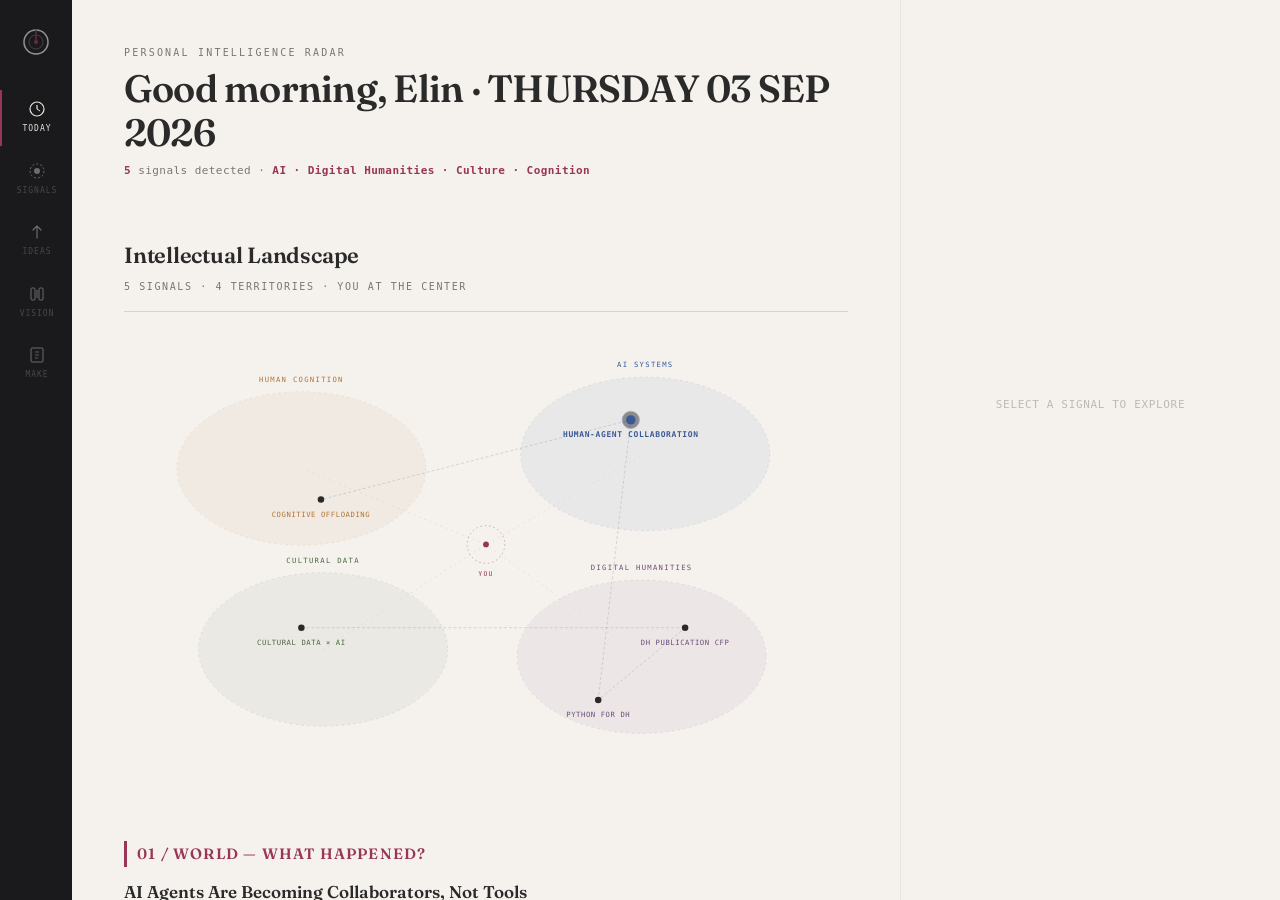
==== index.html @ cba7d3df "Initial commit: Personal Intelligence Radar v5 — six editorial windows, three-column layout with lef" ====
<!DOCTYPE html>
<html lang="en">
<head>
<meta charset="UTF-8">
<meta name="viewport" content="width=device-width, initial-scale=1.0">
<title>My Radar · Personal Intelligence System</title>
<link rel="icon" type="image/svg+xml" href="data:image/svg+xml,%3Csvg xmlns='http://www.w3.org/2000/svg' viewBox='0 0 64 64'%3E%3Ccircle cx='32' cy='32' r='28' fill='none' stroke='%23993556' stroke-width='3'/%3E%3Ccircle cx='32' cy='32' r='18' fill='none' stroke='%23993556' stroke-width='1.5' opacity='.45'/%3E%3Ccircle cx='32' cy='32' r='9' fill='none' stroke='%23993556' stroke-width='1' opacity='.3'/%3E%3Ccircle cx='32' cy='32' r='3' fill='%23993556'/%3E%3Cline x1='32' y1='32' x2='32' y2='6' stroke='%23993556' stroke-width='2.5' stroke-linecap='round'/%3E%3Ccircle cx='24' cy='16' r='2.5' fill='%233B5998'/%3E%3Ccircle cx='42' cy='22' r='2' fill='%23B07333'/%3E%3Ccircle cx='20' cy='40' r='2' fill='%234A6741'/%3E%3Ccircle cx='44' cy='44' r='2' fill='%236B4C7A'/%3E%3C/svg%3E">
<link rel="preconnect" href="https://fonts.googleapis.com">
<link rel="preconnect" href="https://fonts.gstatic.com" crossorigin>
<link href="https://fonts.googleapis.com/css2?family=Fraunces:opsz,wght@9..144,400;9..144,500;9..144,600;9..144,700&family=Inter:wght@300;400;500;600;700&display=swap" rel="stylesheet">
<style>
  :root {
    --bg: #F5F2ED;
    --bg-alt: #EDE9E1;
    --bg-dark: #1A1A1C;
    --text: #2A2A2A;
    --text-muted: #57534D;
    --text-light: #7C766D;
    --text-on-dark: #E8E4DD;
    --text-on-dark-muted: #8A8580;
    --accent: #993556;
    --accent-soft: rgba(153,53,86,0.08);
    --border: #D9D4CB;
    --border-light: #E8E3DA;
    --white: #FFFFFF;
    --serif: 'Fraunces', Georgia, serif;
    --sans: 'Inter', -apple-system, 'SF Pro Text', sans-serif;
    --mono: 'SF Mono', 'JetBrains Mono', monospace;
    --rail-w: 72px;
    --panel-w: 380px;
    /* Six editorial section colors */
    --world: #993556;
    --think: #3B5998;
    --look: #4A6741;
    --discover: #6B4C7A;
    --explore: #B07333;
    --make: #1A1A1C;
  }

  * { margin:0; padding:0; box-sizing:border-box; }
  html { scroll-behavior:smooth; }
  body {
    font-family:var(--sans); background:var(--bg); color:var(--text);
    line-height:1.7; font-size:15px; font-weight:400;
    -webkit-font-smoothing:antialiased; overflow:hidden;
  }

  /* === LEFT RAIL === */
  .rail {
    position:fixed; left:0; top:0; bottom:0; width:var(--rail-w);
    background:var(--bg-dark); display:flex; flex-direction:column;
    align-items:center; padding:28px 0 20px; z-index:50; gap:6px;
  }
  .rail-logo {
    width:28px; height:28px; margin-bottom:28px; opacity:0.6;
  }
  .rail-item {
    display:flex; flex-direction:column; align-items:center; gap:4px;
    cursor:pointer; text-decoration:none; padding:10px 0; width:100%;
    border-left:2px solid transparent; transition:border-color 0.2s, opacity 0.2s;
    opacity:0.4;
  }
  .rail-item.active, .rail-item:hover { opacity:1; border-left-color:var(--accent); }
  .rail-icon {
    width:18px; height:18px; display:block; color:var(--text-on-dark);
  }
  .rail-label {
    font-family:var(--mono); font-size:8px; letter-spacing:0.12em;
    text-transform:uppercase; color:var(--text-on-dark-muted); text-align:center;
  }
  .rail-item.active .rail-label { color:var(--text-on-dark); }

  /* === CENTER AREA === */
  .center {
    position:fixed; left:var(--rail-w); top:0; bottom:0;
    right:var(--panel-w); overflow-y:auto; overflow-x:hidden;
  }
  .center-inner {
    max-width:820px; margin:0 auto; padding:0 48px;
  }

  /* --- greeting --- */
  .greeting {
    padding:44px 0 12px;
  }
  .greeting-kicker {
    font-family:var(--mono); font-size:10px; letter-spacing:0.22em;
    text-transform:uppercase; color:var(--text-light); margin-bottom:6px;
  }
  .greeting-line {
    font-family:var(--serif); font-size:clamp(28px,4.5vw,38px);
    font-weight:600; color:var(--text); letter-spacing:-0.02em; line-height:1.15;
  }
  .greeting-meta {
    font-family:var(--mono); font-size:11px; color:var(--text-light);
    letter-spacing:0.04em; margin-top:8px;
  }
  .greeting-meta span { color:var(--accent); font-weight:600; }

  /* --- landscape header --- */
  .ls-header {
    margin-top:44px; padding-bottom:16px; border-bottom:1px solid var(--border);
  }
  .ls-title {
    font-family:var(--serif); font-size:22px; font-weight:600;
    color:var(--text); letter-spacing:-0.01em;
  }
  .ls-subtitle {
    font-family:var(--mono); font-size:10px; letter-spacing:0.16em;
    text-transform:uppercase; color:var(--text-light); margin-top:4px;
  }

  /* --- landscape SVG --- */
  .ls-scroll { overflow-x:auto; margin-top:8px; }
  .ls-svg { display:block; width:100%; min-width:640px; height:auto; }
  .ls-territory { stroke-dasharray:3 5; }
  .ls-territory-label { font-family:var(--mono); font-size:10px; letter-spacing:0.18em; text-transform:uppercase; text-anchor:middle; }
  .ls-spoke { stroke:var(--border); stroke-dasharray:2 6; }
  .ls-edge { stroke-width:1; opacity:0.28; stroke-dasharray:4 3; }
  .ls-you-ring { fill:none; stroke:var(--accent); stroke-dasharray:2 4; opacity:0.55; }
  .ls-you-dot { fill:var(--accent); }
  .ls-you-label { font-family:var(--mono); font-size:9px; letter-spacing:0.2em; fill:var(--accent); text-anchor:middle; }
  .ls-node { cursor:pointer; outline:none; }
  .ls-dot { }
  .ls-dot-ring { opacity:0.4; }
  .ls-node-label { font-family:var(--mono); font-size:10px; letter-spacing:0.08em; text-transform:uppercase; text-anchor:middle; }
  .ls-node:hover .ls-node-label, .ls-node:focus-visible .ls-node-label { font-weight:600; opacity:0.85; }
  .ls-node:hover .ls-dot, .ls-node:focus-visible .ls-dot { stroke-width:2; }
  .ls-strong .ls-node-label { font-weight:600; font-size:11px; }

  /* --- bottom sections --- */
  .bottom-sections { margin-top:48px; padding-bottom:64px; }
  .kicker-label {
    display:block; font-family:var(--mono); font-size:9px; font-weight:600;
    letter-spacing:0.2em; text-transform:uppercase; margin-bottom:10px;
  }
  .pattern-block { padding-top:24px; border-top:1px solid var(--border); }
  .pattern-statement {
    font-family:var(--serif); font-size:22px; font-weight:500;
    line-height:1.42; color:var(--text); max-width:28em; margin-bottom:16px;
  }
  .pattern-contrib {
    display:flex; align-items:baseline; gap:12px; padding:9px 0;
    border-top:1px dashed var(--border-light);
  }
  .pattern-contrib:first-of-type { border-top:none; }
  .pc-num { font-family:var(--mono); font-size:10px; }
  .pc-head {
    font-family:var(--serif); font-size:15px; font-weight:600;
    color:var(--text); background:none; border:none; padding:0;
    cursor:pointer; text-align:left;
  }
  .pc-head:hover { opacity:0.7; }
  .pc-dom {
    margin-left:auto; font-family:var(--mono); font-size:9px;
    letter-spacing:0.1em; text-transform:uppercase; color:var(--text-light); white-space:nowrap;
  }

  .question-block { margin-top:44px; padding:6px 0 6px 22px; border-left:3px solid #B07333; }
  .question-text {
    font-family:var(--serif); font-style:italic; font-size:21px;
    line-height:1.45; color:var(--text); max-width:26em;
  }

  /* --- timeline --- */
  .timeline-block { margin-top:44px; padding-top:24px; border-top:1px solid var(--border); }
  .timeline-row {
    display:flex; align-items:baseline; gap:12px; padding:8px 0;
    border-bottom:1px solid var(--border-light);
  }
  .tl-date { font-family:var(--mono); font-size:10px; color:var(--text-light); white-space:nowrap; min-width:70px; }
  .tl-dot { width:6px; height:6px; border-radius:50%; flex-shrink:0; margin-top:4px; }
  .tl-headline { font-size:13px; color:var(--text-muted); cursor:pointer; }
  .tl-headline:hover { color:var(--text); }
  .tl-domain { font-family:var(--mono); font-size:9px; letter-spacing:0.08em; text-transform:uppercase; color:var(--text-light); margin-left:auto; white-space:nowrap; }

  /* === RIGHT DETAIL PANEL === */
  .detail-panel {
    position:fixed; right:0; top:0; bottom:0; width:var(--panel-w);
    background:var(--bg); border-left:1px solid var(--border);
    overflow-y:auto; z-index:40; padding:36px 28px 48px;
    transition:opacity 0.2s;
  }
  .detail-panel.empty { opacity:0.45; }
  .dp-empty {
    font-family:var(--mono); font-size:11px; color:var(--text-light);
    letter-spacing:0.06em; text-transform:uppercase;
    text-align:center; margin-top:40vh;
  }
  .dp-kicker {
    font-family:var(--mono); font-size:9px; letter-spacing:0.16em;
    text-transform:uppercase; margin-bottom:10px;
  }
  .dp-headline {
    font-family:var(--serif); font-size:22px; font-weight:600;
    line-height:1.22; color:var(--text); margin-bottom:8px;
  }
  .dp-oneliner {
    font-size:14px; line-height:1.55; color:var(--text-muted); margin-bottom:20px;
  }
  .dp-block {
    padding:12px 0 4px; border-top:1px solid var(--border-light); margin-top:12px;
  }
  .dp-text { font-size:13px; line-height:1.6; color:var(--text-muted); }
  .dp-chain {
    font-family:var(--mono); font-size:10px; letter-spacing:0.06em;
    text-transform:uppercase; color:var(--text); margin-bottom:6px;
  }
  .dp-chain .dp-node { white-space:nowrap; }
  .dp-chain .dp-dash { margin:0 6px; }
  .dp-conn { font-size:12px; line-height:1.55; color:var(--text-muted); padding:6px 0; }
  .dp-conn-to {
    display:block; font-family:var(--mono); font-size:9px;
    letter-spacing:0.08em; text-transform:uppercase; margin-bottom:2px;
  }
  .dp-source { font-size:12px; color:var(--text-light); line-height:1.55; margin-bottom:10px; }
  .dp-link {
    font-family:var(--mono); font-size:10px; letter-spacing:0.12em;
    text-transform:uppercase; text-decoration:none; border-bottom:1px solid; padding-bottom:2px;
  }
  .dp-link:hover { opacity:0.75; }
  .dp-action {
    margin-top:16px; padding:14px 16px; background:var(--bg-alt);
    border-left:2px solid var(--accent); border-radius:0 4px 4px 0;
    font-size:13px; line-height:1.55; color:var(--text-muted);
  }
  .dp-action-label {
    font-family:var(--mono); font-size:9px; font-weight:600;
    letter-spacing:0.1em; text-transform:uppercase; color:var(--accent);
    display:block; margin-bottom:4px;
  }

  /* === RESPONSIVE === */
  @media (max-width:1100px) {
    :root { --panel-w:320px; }
  }
  @media (max-width:860px) {
    :root { --panel-w:0px; }
    .detail-panel { display:none; }
    /* show overlay panel instead */
    .detail-panel.mobile-show {
      display:block; position:fixed; left:0; width:100%; z-index:90;
      background:var(--bg); padding:24px 20px 36px;
    }
  }
  @media (max-width:640px) {
    :root { --rail-w:0px; }
    .rail { display:none; }
    .center-inner { padding:0 20px; }
  }

  /* ============================================================
     SIX EDITORIAL WINDOWS — WORLD/THINK/LOOK/DISCOVER/EXPLORE/MAKE
     ============================================================ */
  .editorial-windows { margin-top:48px; padding-bottom:12px; }
  .ew-section { margin-top:40px; padding-top:24px; border-top:1px solid var(--border-light); }
  .ew-section:first-child { margin-top:0; border-top:none; }
  .ew-label {
    font-family:var(--serif); font-size:15px; font-weight:600; letter-spacing:0.08em;
    text-transform:uppercase; margin-bottom:14px;
  }
  .ew-section--world .ew-label { color:var(--world); border-left:3px solid var(--world); padding-left:10px; }
  .ew-section--think .ew-label { color:var(--think); border-left:3px solid var(--think); padding-left:10px; }
  .ew-section--look .ew-label { color:var(--look); border-left:3px solid var(--look); padding-left:10px; }
  .ew-section--discover .ew-label { color:var(--discover); border-left:3px solid var(--discover); padding-left:10px; }
  .ew-section--explore .ew-label { color:var(--explore); border-left:3px solid var(--explore); padding-left:10px; }
  .ew-section--make .ew-label { color:var(--make); border-left:3px solid var(--make); padding-left:10px; }

  /* WORLD */
  .ew-world-item { margin-bottom:20px; }
  .ew-world-item:last-child { margin-bottom:0; }
  .ew-world-head { font-family:var(--serif); font-size:17px; font-weight:600; line-height:1.3; color:var(--text); cursor:pointer; }
  .ew-world-head:hover { opacity:0.75; }
  .ew-world-sub { font-size:13px; color:var(--text-muted); margin-top:3px; line-height:1.5; }
  .ew-world-why { font-size:11px; color:var(--text-light); margin-top:3px; }
  .ew-world-why::before { content:'Why → '; font-family:var(--mono); font-size:9px; letter-spacing:0.04em; color:var(--world); }
  .ew-world-src { font-family:var(--mono); font-size:9px; letter-spacing:0.02em; margin-top:2px; }
  .ew-world-src a { color:var(--world); }

  /* THINK */
  .ew-think-item { margin-bottom:32px; }
  .ew-think-item:last-child { margin-bottom:0; }
  .ew-think-concept { font-family:var(--mono); font-size:9px; letter-spacing:0.1em; text-transform:uppercase; color:var(--think); margin-bottom:8px; }
  .ew-think-question { font-family:var(--serif); font-size:20px; font-style:italic; font-weight:400; line-height:1.3; color:var(--text); }
  .ew-think-explain { font-size:13px; color:var(--text-muted); margin-top:14px; line-height:1.6; }
  .ew-think-why { font-size:12px; color:var(--text); margin-top:10px; line-height:1.55; }
  .ew-think-why::before { content:'Why this matters — '; font-family:var(--mono); font-size:9px; letter-spacing:0.04em; color:var(--think); }
  .ew-think-conn { font-size:11px; color:var(--text-muted); margin-top:4px; line-height:1.5; }
  .ew-think-conn::before { content:'For you — '; font-family:var(--mono); font-size:9px; letter-spacing:0.04em; color:var(--think); }
  .ew-think-src { font-family:var(--mono); font-size:9px; margin-top:6px; }
  .ew-think-src a { color:var(--think); }

  /* LOOK */
  .ew-look-image { width:100%; height:280px; object-fit:cover; margin-bottom:16px; background:var(--bg-alt); display:flex; align-items:center; justify-content:center; }
  .ew-look-image-placeholder { font-family:var(--mono); font-size:9px; color:var(--text-light); letter-spacing:0.04em; }
  .ew-look-subject { font-family:var(--serif); font-size:19px; font-weight:600; line-height:1.25; color:var(--text); }
  .ew-look-subtitle { font-size:12px; color:var(--text-muted); margin-top:2px; }
  .ew-look-why { font-size:12px; color:var(--text-muted); margin-top:10px; line-height:1.55; }
  .ew-look-why::before { content:'Why today — '; font-family:var(--mono); font-size:9px; letter-spacing:0.04em; color:var(--look); }
  .ew-look-for-label { font-family:var(--mono); font-size:9px; letter-spacing:0.08em; text-transform:uppercase; color:var(--look); margin-top:12px; margin-bottom:6px; }
  .ew-look-for-list li { font-size:12px; color:var(--text); padding-left:16px; position:relative; margin-bottom:4px; line-height:1.5; }
  .ew-look-for-list li::before { content:'→'; position:absolute; left:0; color:var(--look); }
  .ew-look-visit { font-family:var(--mono); font-size:9px; letter-spacing:0.04em; margin-top:10px; }
  .ew-look-visit a { color:var(--look); }

  /* DISCOVER */
  .ew-discover-layout { display:flex; gap:20px; align-items:flex-start; }
  .ew-discover-portrait { flex:0 0 auto; width:120px; height:150px; object-fit:cover; background:var(--bg-alt); display:flex; align-items:center; justify-content:center; }
  .ew-discover-portrait-placeholder { font-family:var(--mono); font-size:8px; color:var(--text-light); }
  .ew-discover-body { flex:1 1 auto; min-width:0; }
  .ew-discover-name { font-family:var(--serif); font-size:18px; font-weight:600; line-height:1.2; color:var(--text); }
  .ew-discover-roles { font-family:var(--mono); font-size:9px; letter-spacing:0.06em; text-transform:uppercase; color:var(--discover); margin-top:5px; }
  .ew-discover-desc { font-size:12px; color:var(--text-muted); margin-top:10px; line-height:1.55; }
  .ew-discover-why { font-size:12px; color:var(--text); margin-top:10px; line-height:1.55; }
  .ew-discover-why::before { content:'Why her — '; font-family:var(--mono); font-size:9px; letter-spacing:0.04em; color:var(--discover); }
  .ew-discover-tags { display:flex; flex-wrap:wrap; gap:6px; margin-top:10px; }
  .ew-discover-tag { font-family:var(--mono); font-size:8px; letter-spacing:0.04em; padding:2px 8px; border:1px solid var(--border-light); color:var(--text-light); border-radius:2px; }
  .ew-discover-link { font-family:var(--mono); font-size:9px; margin-top:10px; }
  .ew-discover-link a { color:var(--discover); }

  /* EXPLORE */
  .ew-explore-question { font-family:var(--serif); font-size:16px; font-weight:500; line-height:1.35; color:var(--text); margin-bottom:8px; }
  .ew-explore-start { font-family:var(--mono); font-size:10px; letter-spacing:0.03em; margin-bottom:16px; }
  .ew-explore-start a { color:var(--explore); }
  .ew-explore-trail { position:relative; padding-left:16px; }
  .ew-explore-trail::before { content:''; position:absolute; left:3px; top:6px; bottom:6px; width:1px; background:var(--border-light); }
  .ew-explore-step { position:relative; margin-bottom:14px; padding-left:12px; }
  .ew-explore-step:last-child { margin-bottom:0; }
  .ew-explore-step::before { content:''; position:absolute; left:-12px; top:5px; width:4px; height:4px; border-radius:50%; background:var(--explore); opacity:0.5; }
  .ew-explore-step-title { font-family:var(--serif); font-size:13px; font-weight:500; line-height:1.35; color:var(--text); }
  .ew-explore-step-hint { font-size:11px; color:var(--text-muted); margin-top:2px; line-height:1.45; }
  .ew-explore-why { font-size:11px; color:var(--text-muted); margin-top:14px; line-height:1.55; }
  .ew-explore-why::before { content:'Why this rabbit hole — '; font-family:var(--mono); font-size:9px; letter-spacing:0.04em; color:var(--explore); }

  /* MAKE */
  .ew-make-tool { font-family:var(--mono); font-size:11px; font-weight:700; letter-spacing:0.02em; color:var(--make); }
  .ew-make-does { font-size:13px; color:var(--text); margin-top:5px; line-height:1.5; }
  .ew-make-why { font-size:11px; color:var(--text-muted); margin-top:5px; }
  .ew-make-why::before { content:'Why now — '; font-family:var(--mono); font-size:9px; letter-spacing:0.03em; color:var(--make); }
  .ew-make-try { font-size:11px; color:var(--text-muted); margin-top:6px; line-height:1.5; }
  .ew-make-try::before { content:'Try → '; font-family:var(--mono); font-size:9px; letter-spacing:0.03em; color:var(--make); }
  .ew-make-link { font-family:var(--mono); font-size:9px; margin-top:6px; }
  .ew-make-link a { color:var(--make); }
</style>
</head>
<body>

<!-- LEFT RAIL -->
<nav class="rail" aria-label="Navigation">
  <svg class="rail-logo" viewBox="0 0 28 28" fill="none">
    <circle cx="14" cy="14" r="12" stroke="#E8E4DD" stroke-width="1.5"/>
    <circle cx="14" cy="14" r="7" stroke="#E8E4DD" stroke-width="0.8" opacity="0.4"/>
    <circle cx="14" cy="14" r="2" fill="#993556"/>
    <line x1="14" y1="14" x2="14" y2="2" stroke="#993556" stroke-width="1.5" stroke-linecap="round"/>
  </svg>
  <a class="rail-item active" data-view="today" href="javascript:void(0)" aria-label="Today">
    <svg class="rail-icon" viewBox="0 0 18 18" fill="none"><circle cx="9" cy="9" r="7" stroke="currentColor" stroke-width="1.2"/><line x1="9" y1="5" x2="9" y2="9" stroke="currentColor" stroke-width="1.2"/><line x1="9" y1="9" x2="12" y2="11" stroke="currentColor" stroke-width="1"/></svg>
    <span class="rail-label">Today</span>
  </a>
  <a class="rail-item" data-view="world" href="javascript:void(0)" aria-label="World">
    <svg class="rail-icon" viewBox="0 0 18 18" fill="none"><circle cx="9" cy="9" r="3" fill="currentColor"/><circle cx="9" cy="9" r="7" stroke="currentColor" stroke-width="1" stroke-dasharray="2 2"/></svg>
    <span class="rail-label">Signals</span>
  </a>
  <a class="rail-item" data-view="think" href="javascript:void(0)" aria-label="Think">
    <svg class="rail-icon" viewBox="0 0 18 18" fill="none"><path d="M9 15 L9 3 M5 7 L9 3 L13 7" stroke="currentColor" stroke-width="1.2" fill="none" stroke-linecap="round" stroke-linejoin="round"/></svg>
    <span class="rail-label">Ideas</span>
  </a>
  <a class="rail-item" data-view="look" href="javascript:void(0)" aria-label="Look">
    <svg class="rail-icon" viewBox="0 0 18 18" fill="none"><rect x="3" y="3" width="4" height="12" rx="1" stroke="currentColor" stroke-width="1"/><rect x="11" y="3" width="4" height="12" rx="1" stroke="currentColor" stroke-width="1"/><line x1="9" y1="5" x2="9" y2="13" stroke="currentColor" stroke-width="1"/></svg>
    <span class="rail-label">Vision</span>
  </a>
  <a class="rail-item" data-view="make" href="javascript:void(0)" aria-label="Make">
    <svg class="rail-icon" viewBox="0 0 18 18" fill="none"><rect x="3" y="2" width="12" height="14" rx="1" stroke="currentColor" stroke-width="1"/><line x1="7" y1="6" x2="11" y2="6" stroke="currentColor" stroke-width="0.8"/><line x1="7" y1="9" x2="11" y2="9" stroke="currentColor" stroke-width="0.8"/><line x1="7" y1="12" x2="10" y2="12" stroke="currentColor" stroke-width="0.8"/></svg>
    <span class="rail-label">Make</span>
  </a>
</nav>

<!-- CENTER -->
<main class="center" id="center">
<div class="center-inner">

  <!-- greeting -->
  <div class="greeting" id="anchor-today">
    <p class="greeting-kicker">Personal Intelligence Radar</p>
    <h1 class="greeting-line" id="greetingLine">Good morning, Elin</h1>
    <p class="greeting-meta"><span id="signalCount">5</span> signals detected · <span id="domainList">AI · Digital Humanities · Culture · Cognition</span></p>
  </div>

  <!-- landscape -->
  <div class="ls-header" id="anchor-intel">
    <h2 class="ls-title">Intellectual Landscape</h2>
    <p class="ls-subtitle" id="lsSubtitle">5 signals · 4 territories · you at the center</p>
  </div>
  <div class="ls-scroll">
    <div id="landscapeMount"></div>
  </div>

  <!-- six editorial windows -->
  <div class="editorial-windows" id="anchor-mag">

    <!-- 01 / WORLD -->
    <div class="ew-section ew-section--world" id="ew-world">
      <div class="ew-label">01 / World — What happened?</div>
      <article class="ew-world-item">
        <div class="ew-world-head">AI Agents Are Becoming Collaborators, Not Tools</div>
        <p class="ew-world-sub">A new CHI 2026 paper argues the dominant metaphor for AI is shifting from 'tool' to 'collaborator' — with real implications for agency, accountability, and design.</p>
        <p class="ew-world-why">If AI agents are collaborators, then human-AI workflows change fundamentally — from command-and-control to negotiation, from delegation to co-creation.</p>
        <div class="ew-world-src"><a href="https://dl.acm.org/doi/10.1145/3772363.3778744">ACM CHI 2026 →</a></div>
      </article>
      <article class="ew-world-item">
        <div class="ew-world-head">Who Owns Cultural Data in the Age of AI?</div>
        <p class="ew-world-sub">Europeana's new impulse paper asks who controls the cultural heritage data that AI models are trained on — and what governance structures are needed.</p>
        <p class="ew-world-why">Cultural heritage institutions are the source data for generative AI. Who sets the terms of that extraction shapes what AI can know and who gets compensated.</p>
        <div class="ew-world-src"><a href="https://pro.europeana.eu/post/discover-our-new-impulse-paper-publishing-cultural-heritage-data-in-the-age-of-ai">Europeana →</a></div>
      </article>
      <article class="ew-world-item">
        <div class="ew-world-head">Your First DH Publication Has a Deadline: October 1</div>
        <p class="ew-world-sub">DH Now is accepting submissions for its 2026 cycle. A concrete next step for anyone in digital humanities with work to share.</p>
        <div class="ew-world-src"><a href="https://digitalhumanitiesnow.org/2026/08/submissions/">DH Now →</a></div>
      </article>
    </div>

    <!-- 02 / THINK -->
    <div class="ew-section ew-section--think" id="ew-think">
      <div class="ew-label">02 / Think — What idea is worth carrying?</div>
      <article class="ew-think-item">
        <div class="ew-think-concept">Cognitive Offloading & Distributed Memory</div>
        <h3 class="ew-think-question">What happens to memory when your tools remember for you — and what happens when they stop?</h3>
        <p class="ew-think-explain">A Nature paper examines how digital tools that store, surface, and synthesize information change the relationship between remembering and knowing. The infrastructure of that memory is fragile: platforms sunset, APIs break, formats rot.</p>
        <p class="ew-think-why">This reframes digital preservation from an archival problem to a cognitive one. If your intellectual practice depends on externalized memory, then the durability of that memory is the durability of your thinking.</p>
        <p class="ew-think-conn">Your daily radar itself is an act of cognitive offloading. What's your fallback when the radar goes dark?</p>
        <div class="ew-think-src"><a href="https://www.nature.com/articles/s41599-026-06621-5">Nature →</a></div>
      </article>
      <article class="ew-think-item">
        <div class="ew-think-concept">Code as Hermeneutic Practice</div>
        <h3 class="ew-think-question">Can Python be a humanities method — not just a utility?</h3>
        <p class="ew-think-explain">When humanists write interfaces, not just scripts, they're making interpretive claims about how knowledge should be encountered. The GUI is an argument. Python becomes a medium through which you think about text.</p>
        <p class="ew-think-why">The distinction between 'using code' and 'thinking in code' is the boundary between digital humanities as service and digital humanities as practice.</p>
        <div class="ew-think-src"><a href="https://programminghistorian.org/en/lessons/creating-guis-in-python-for-digital-humanities-projects">Programming Historian →</a></div>
      </article>
    </div>

    <!-- 03 / LOOK -->
    <div class="ew-section ew-section--look" id="ew-look">
      <div class="ew-label">03 / Look — What should train your eye?</div>
      <article>
        <img class="ew-look-image" src="https://bpando.org/wp-content/uploads/12-Mauritshuis-Art-Museum-Gallery-Branding-Print-Poster-Metallic-Gold-Spot-Colour-Dutch-Design-Studio-Dumbar-BPO.jpg" alt="Studio Dumbar — Mauritshuis identity" style="width:100%;height:280px;object-fit:cover;"/>
        <h3 class="ew-look-subject">Studio Dumbar</h3>
        <p class="ew-look-subtitle">Dutch graphic design studio, Rotterdam</p>
        <p class="ew-look-why">Studio Dumbar's recent identity for the Rotterdam Philharmonic Orchestra reimagines how motion and classical form coexist — a live case study in designing for institutions that must be both historic and contemporary.</p>
        <div class="ew-look-for-label">Look for</div>
        <ul class="ew-look-for-list">
          <li>Typographic scale that creates hierarchy without hierarchy — large forms that don't dominate, small forms that don't disappear.</li>
          <li>The interplay of photographic and geometric elements: where does the image stop and the system begin?</li>
          <li>Color as structure, not decoration — color fields that divide space the way a grid would, but with more ambiguity.</li>
        </ul>
        <div class="ew-look-visit"><a href="https://studiodumbar.com">Visit studio →</a></div>
      </article>
    </div>

    <!-- 04 / DISCOVER -->
    <div class="ew-section ew-section--discover" id="ew-discover">
      <div class="ew-label">04 / Discover — Who should enter your world?</div>
      <article>
        <div class="ew-discover-layout">
          <img class="ew-discover-portrait" src="https://seis.ucla.edu/wp-content/uploads/2024/01/Johanna-Drucker.webp" alt="Johanna Drucker" style="width:120px;height:150px;object-fit:cover;"/>
          <div class="ew-discover-body">
            <h3 class="ew-discover-name">Johanna Drucker</h3>
            <div class="ew-discover-roles">Scholar · Critic · Book Artist · Typographer</div>
            <p class="ew-discover-desc">Breslauer Professor of Bibliographical Studies at UCLA. One of the most incisive thinkers on the materiality of the page — physical and digital. Her work spans artist's books, critical theory, digital humanities, and the history of writing.</p>
            <p class="ew-discover-why">Drucker's critique of the 'flat' digital page — the assumption that content is independent of its graphical presentation — is becoming more urgent as AI-generated text floods every surface. If form is content, then AI that outputs plain text is not just incomplete; it's wrong about what text is.</p>
            <div class="ew-discover-tags">
              <span class="ew-discover-tag">Materiality</span>
              <span class="ew-discover-tag">Critical visualization</span>
              <span class="ew-discover-tag">Interface as interpretation</span>
              <span class="ew-discover-tag">History of writing</span>
            </div>
            <div class="ew-discover-link"><a href="https://seis.ucla.edu/faculty/johanna-drucker/">Explore her work →</a></div>
          </div>
        </div>
      </article>
    </div>

    <!-- 05 / EXPLORE -->
    <div class="ew-section ew-section--explore" id="ew-explore">
      <div class="ew-label">05 / Explore — Where could curiosity take you?</div>
      <article>
        <h3 class="ew-explore-question">How do you preserve art that was made to be ephemeral — and what does 'preserving' it even mean?</h3>
        <div class="ew-explore-start">Start here — <a href="https://artbase.rhizome.org">Rhizome ArtBase</a></div>
        <div class="ew-explore-trail">
          <div class="ew-explore-step">
            <div class="ew-explore-step-title">Net Art & Browser-Based Work</div>
            <div class="ew-explore-step-hint">Art that lives in the browser — what happens when the browser changes or disappears?</div>
          </div>
          <div class="ew-explore-step">
            <div class="ew-explore-step-title">Emulation vs. Documentation</div>
            <div class="ew-explore-step-hint">Is a screenshot of an interactive work a preservation or an admission of loss?</div>
          </div>
          <div class="ew-explore-step">
            <div class="ew-explore-step-title">Webrecorder & Archiving Tools</div>
            <div class="ew-explore-step-hint">Capture behavior, not just appearance.</div>
          </div>
          <div class="ew-explore-step">
            <div class="ew-explore-step-title">Born-Digital Conservation Ethics</div>
            <div class="ew-explore-step-hint">When does preserving a work become rewriting it?</div>
          </div>
        </div>
        <p class="ew-explore-why">Rhizome at the New Museum has been thinking about digital preservation since 1999. Their ArtBase is a living archive of net art, and their approach is relevant to anyone who makes things in code and wants them to survive.</p>
      </article>
    </div>

    <!-- 06 / MAKE -->
    <div class="ew-section ew-section--make" id="ew-make">
      <div class="ew-label">06 / Make — What could help you create?</div>
      <article>
        <div class="ew-make-tool">p5.js</div>
        <p class="ew-make-does">A JavaScript library for creative coding — sketches, generative art, interactive visualizations — that runs directly in the browser with no build step.</p>
        <p class="ew-make-why">p5.js 2.0 is in active development with improved WebGL, color management, and accessibility. The on-ramp has never been smoother.</p>
        <p class="ew-make-try">Open the <a href="https://editor.p5js.org">p5.js web editor</a>, paste a sketch, hit play.</p>
        <div class="ew-make-link"><a href="https://p5js.org">Explore p5.js →</a></div>
      </article>
    </div>

  </div>

  <!-- bottom -->
  <div class="bottom-sections" id="anchor-grow">
    <div id="patternMount"></div>
    <div id="questionMount"></div>
    <div id="timelineMount"></div>
  </div>

</div>
</main>

<!-- RIGHT DETAIL PANEL -->
<aside class="detail-panel empty" id="detailPanel" role="complementary" aria-label="Signal detail">
  <p class="dp-empty">Select a signal to explore</p>
</aside>

<script>
(function(){
  "use strict";
  var SVG_NS = 'http://www.w3.org/2000/svg';
  var YOU = {x:500, y:310};
  var DOMAIN_COLORS = {
    'AI SYSTEMS':         {fill:'rgba(59,89,152,0.06)', stroke:'rgba(59,89,152,0.18)', label:'#3B5998', dot:'#3B5998'},
    'HUMAN COGNITION':    {fill:'rgba(176,115,51,0.06)', stroke:'rgba(176,115,51,0.18)', label:'#B07333', dot:'#B07333'},
    'CULTURAL DATA':      {fill:'rgba(74,103,65,0.06)', stroke:'rgba(74,103,65,0.18)', label:'#4A6741', dot:'#4A6741'},
    'DIGITAL HUMANITIES':{fill:'rgba(107,76,122,0.06)',stroke:'rgba(107,76,122,0.18)',label:'#6B4C7A', dot:'#6B4C7A'}
  };
  var PATTERN_COLOR = '#3B5998';
  var QUESTION_COLOR = '#B07333';
  function dc(d){ return DOMAIN_COLORS[d] || DOMAIN_COLORS['AI SYSTEMS']; }

  function $(id){ return document.getElementById(id); }
  function esc(v){ var d=document.createElement('div'); d.textContent=(v==null?'':String(v)); return d.innerHTML; }
  function el(tag,cls,html){ var e=document.createElement(tag); if(cls)e.className=cls; if(html!=null)e.innerHTML=html; return e; }
  function svgE(tag,attrs,parent){
    var e=document.createElementNS(SVG_NS,tag);
    for(var k in attrs) e.setAttribute(k,attrs[k]);
    if(parent) parent.appendChild(e);
    return e;
  }
  function pad(n){ return (n<10?'0':'')+n; }
  function safeUrl(s){ var u=s.url||(s.source&&s.source.url)||''; return /^https?:/i.test(u)?u:'#'; }
  function headlineOf(s){ return s.headline||'(untitled)'; }
  function indexById(arr){ var m={}; arr.forEach(function(s){ m[s.id]=s; }); return m; }

  function heroDate(iso){
    var MONTHS=['JAN','FEB','MAR','APR','MAY','JUN','JUL','AUG','SEP','OCT','NOV','DEC'];
    var DAYS=['SUNDAY','MONDAY','TUESDAY','WEDNESDAY','THURSDAY','FRIDAY','SATURDAY'];
    var p=String(iso||'').split('-');
    var d=(p.length===3)?new Date(+p[0],+p[1]-1,+p[2]):new Date();
    var h=new Date().getHours();
    var g=(h<12)?'Good morning':(h<18?'Good afternoon':'Good evening');
    return g+', Elin · '+DAYS[d.getDay()]+' '+pad(d.getDate())+' '+MONTHS[d.getMonth()]+' '+d.getFullYear();
  }

  /* --- landscape --- */
  function renderLandscape(feed,mount){
    var root=svgE('svg',{'class':'ls-svg',viewBox:'0 0 1000 620',role:'img','aria-label':'Intellectual landscape'},mount);
    (feed.territories||[]).forEach(function(t){
      var c=dc(t.name);
      svgE('ellipse',{'class':'ls-territory',cx:t.x,cy:t.y,rx:172,ry:106,fill:c.fill,stroke:c.stroke},root);
      var lbl=svgE('text',{'class':'ls-territory-label',x:t.x,y:t.y-120,fill:c.label},root);
      lbl.textContent=t.name;
    });
    (feed.territories||[]).forEach(function(t){
      svgE('line',{'class':'ls-spoke',x1:t.x,y1:t.y,x2:YOU.x,y2:YOU.y},root);
    });
    svgE('circle',{'class':'ls-you-ring',cx:YOU.x,cy:YOU.y,r:26},root);
    svgE('circle',{'class':'ls-you-dot',cx:YOU.x,cy:YOU.y,r:4},root);
    var youLbl=svgE('text',{'class':'ls-you-label',x:YOU.x,y:YOU.y+44},root);
    youLbl.textContent='YOU';
    var byId=indexById(feed.signals);
    var seen={};
    feed.signals.forEach(function(s){
      (s.connections||[]).forEach(function(c){
        var a=s.landscape,b=byId[c.to_signal]&&byId[c.to_signal].landscape;
        if(!a||!b)return;
        var key=[s.id,c.to_signal].sort().join('|');
        if(seen[key])return; seen[key]=1;
        svgE('line',{'class':'ls-edge',x1:a.x,y1:a.y,x2:b.x,y2:b.y,stroke:dc(s.landscape.domain).dot},root);
      });
    });
    feed.signals.forEach(function(s){
      var L=s.landscape||{};
      var strong=(L.strength==='strong');
      var nc=dc(L.domain);
      var g=svgE('g',{'class':'ls-node'+(strong?' ls-strong':''),transform:'translate('+L.x+','+L.y+')',tabindex:'0',role:'button','aria-label':headlineOf(s),'data-sid':s.id},root);
      if(strong) svgE('circle',{'class':'ls-dot-ring',r:12,stroke:nc.dot},g);
      svgE('circle',{'class':'ls-dot',r:strong?6.5:4.5,fill:strong?nc.dot:'var(--text)'},g);
      var lbl=svgE('text',{'class':'ls-node-label',y:24,fill:nc.label},g);
      lbl.textContent=L.short||headlineOf(s);
      svgE('title',{},g).textContent=headlineOf(s);
      g.addEventListener('click',function(){ showDetail(s); });
      g.addEventListener('keydown',function(ev){ if(ev.key==='Enter'||ev.key===' '){ev.preventDefault();showDetail(s);} });
    });
  }

  /* --- pattern --- */
  function renderPattern(feed,mount){
    var p=feed.pattern||{};
    var block=el('div','pattern-block');
    var kl=el('span','kicker-label',esc(p.label||'Pattern emerging'));
    kl.style.color=PATTERN_COLOR; block.appendChild(kl);
    block.appendChild(el('p','pattern-statement',esc(p.statement||'')));
    var byId=indexById(feed.signals);
    (p.contributing||[]).forEach(function(id,i){
      var s=byId[id]; if(!s)return;
      var row=el('div','pattern-contrib');
      var pn=el('span','pc-num',pad(i+1));
      pn.style.color=dc((s.landscape||{}).domain).dot; row.appendChild(pn);
      var btn=el('button','pc-head'); btn.type='button'; btn.textContent=headlineOf(s);
      btn.addEventListener('click',function(){ showDetail(s); }); row.appendChild(btn);
      row.appendChild(el('span','pc-dom',esc((s.landscape&&s.landscape.domain)||'')));
      block.appendChild(row);
    });
    mount.appendChild(block);
  }

  /* --- question --- */
  function renderQuestion(feed,mount){
    var q=feed.open_question||{};
    var block=el('div','question-block');
    var kl=el('span','kicker-label',esc(q.label||'A question worth carrying'));
    kl.style.color=QUESTION_COLOR; block.appendChild(kl);
    block.appendChild(el('p','question-text',esc(q.text||'')));
    mount.appendChild(block);
  }

  /* --- timeline --- */
  function renderTimeline(feed,mount){
    var block=el('div','timeline-block');
    var kl=el('span','kicker-label','Recent Signals'); kl.style.color='#4A6741'; block.appendChild(kl);
    feed.signals.forEach(function(s){
      var L=s.landscape||{};
      var c=dc(L.domain);
      var row=el('div','timeline-row');
      row.appendChild(el('span','tl-date',esc(s.date||'')));
      var dot=el('span','tl-dot'); dot.style.background=c.dot; row.appendChild(dot);
      var hl=el('span','tl-headline',esc(headlineOf(s)));
      hl.addEventListener('click',function(){ showDetail(s); }); row.appendChild(hl);
      row.appendChild(el('span','tl-domain',esc(L.domain||'')));
      block.appendChild(row);
    });
    mount.appendChild(block);
  }

  /* --- right detail panel --- */
  function showDetail(s){
    var panel=$('detailPanel');
    panel.classList.remove('empty');
    panel.innerHTML='';
    var L=s.landscape||{};
    var c=dc(L.domain);
    panel.appendChild(el('span','dp-kicker','SIGNAL '+pad(feedCache.signals.indexOf(s)+1)+' · '+esc(s.signal_type||'')+' · '+esc(L.domain||'')));
    var kicker=panel.querySelector('.dp-kicker'); if(kicker) kicker.style.color=c.dot;
    panel.appendChild(el('h3','dp-headline',esc(headlineOf(s))));
    panel.appendChild(el('p','dp-oneliner',esc(s.one_liner||'')));

    // why radar
    var b1=el('div','dp-block');
    var kl1=el('span','kicker-label','Why it entered your radar'); kl1.style.color=c.dot; b1.appendChild(kl1);
    b1.appendChild(el('p','dp-text',esc(s.why_you||'')));
    panel.appendChild(b1);

    // personal relevance
    var b2=el('div','dp-block');
    var kl2=el('span','kicker-label','Personal relevance'); kl2.style.color=c.dot; b2.appendChild(kl2);
    b2.appendChild(el('p','dp-text',esc(s.why_you_should_care||'')));
    panel.appendChild(b2);

    // connections
    var b3=el('div','dp-block');
    var kl3=el('span','kicker-label','Connections in your world'); kl3.style.color=c.dot; b3.appendChild(kl3);
    if(s.chain&&s.chain.length){
      var chainEl=el('p','dp-chain');
      chainEl.innerHTML=s.chain.map(function(p){return'<span class="dp-node">'+esc(p)+'</span>';}).join('<span class="dp-dash"> — </span>');
      chainEl.querySelectorAll('.dp-dash').forEach(function(d){d.style.color=c.dot;});
      b3.appendChild(chainEl);
    }
    var byId=indexById(feedCache.signals);
    (s.connections||[]).forEach(function(cn){
      var t=byId[cn.to_signal];
      var row=el('p','dp-conn');
      var to=el('span','dp-conn-to','→ '+(t?'SIGNAL '+pad(feedCache.signals.indexOf(t)+1)+' · '+headlineOf(t):esc(cn.type||'')));
      to.style.color=c.dot; row.appendChild(to);
      row.appendChild(document.createTextNode(cn.description||''));
      b3.appendChild(row);
    });
    panel.appendChild(b3);

    // source
    var b4=el('div','dp-block');
    var kl4=el('span','kicker-label','Original source'); kl4.style.color=c.dot; b4.appendChild(kl4);
    b4.appendChild(el('p','dp-source',esc(s.title||'')+' · '+esc(s.source&&s.source.name?s.source.name:'')+' · '+esc(s.date||'')));
    var link=el('a','dp-link','Read original →');
    link.href=safeUrl(s); link.target='_blank'; link.rel='noopener';
    link.style.color=c.dot; link.style.borderColor=c.dot;
    b4.appendChild(link);
    panel.appendChild(b4);

    // suggested action
    if(s.suggested_action){
      var act=el('div','dp-action');
      act.appendChild(el('span','dp-action-label','Suggested action'));
      act.appendChild(el('span','',esc(s.suggested_action)));
      panel.appendChild(act);
    }
  }

  /* === INLINE DATA === */
  var feedCache = null;
var feed = {"$schema": "radar-daily-feed-v1", "version": "1.0", "date": "2026-09-03", "generated_at": "2026-09-03T09:20:00+08:00", "profile_version": "1.0", "location": "Venice, Italy", "domain_summary": ["AI", "Digital Humanities", "Culture", "Cognition"], "signal_count": 5, "signals": [{"id": "2026-09-03-001", "headline": "AI Agents Are Becoming Collaborators, Not Tools", "one_liner": "A new HCI framework argues that AI agents should be studied as remote collaborators rather than software features.", "signal_type": "STRONG SIGNAL", "signal_label": "STRONG SIGNAL", "domain_tag": "AI × HCI", "chain": ["AI Agents", "HCI", "Collaboration Design"], "why_you": "You are already moving from using AI tools to building systems around them — OpenClaw, WorkBuddy, the AJOS coach. This gives that transition a name and a research framework, so you can analyze why some agent interactions feel productive and others don't.", "title": "From Human-Human Collaboration to Human-Agent Collaboration: A Vision, Design Philosophy, and an Empirical Framework for Studying LLM Agents as Remote Collaborators", "category": "NOW", "source": {"name": "ACM CHI 2026", "url": "https://dl.acm.org/doi/10.1145/3772363.3778744", "type": "conference"}, "url": "https://dl.acm.org/doi/10.1145/3772363.3778744", "date": "2026-04-13", "summary": "Proposes treating LLM agents not as tools but as remote collaborators, drawing on decades of CSCW and distributed teamwork research. Introduces an empirical framework for studying human-agent collaboration through the lens of remote work.", "why_it_matters": "You interact with AI agents daily (OpenClaw, WorkBuddy). This paper reconceptualizes that interaction using established HCI theory rather than the ad-hoc 'chatbot' paradigm. It's the difference between using agents and understanding how agent interaction should be designed.", "why_you_should_care": "Directly supports growth edge ge-02 (AI Tool User → AI Systems Understander). The 'remote collaborator' framing gives you a vocabulary for analyzing your own daily agent interactions — why some feel productive and others don't. Also relevant to ge-03 (Visual Designer → Interaction Designer): this is interaction design for a new kind of 'user'.", "radar_score": 0.87, "domains": ["AI", "HCI", "Interaction Design"], "connections": [{"to_signal": "2026-09-03-004", "type": "design_implication", "description": "If agents are remote collaborators, then cognitive offloading TO agents has different design implications than offloading to static tools"}], "suggested_action": "Read the abstract and introduction (10 min). Note which aspects of your daily OpenClaw/WorkBuddy usage match or contradict their framework. This is not a deep-dive day — just plant the mental model.", "landscape": {"domain": "AI SYSTEMS", "short": "Human-Agent Collaboration", "x": 700, "y": 138, "strength": "strong"}}, {"id": "2026-09-03-002", "headline": "Python for Digital Humanities", "one_liner": "A peer-reviewed, hands-on guide to building a real Python GUI — learning Python inside a domain you actually care about.", "signal_type": "LEARN", "signal_label": "HIGH RELEVANCE", "domain_tag": "Python × DH", "chain": ["Python", "GUI", "Digital Heritage"], "why_you": "Your highest-priority growth edge is going from DS beginner to computational thinker. This tutorial's example is merging archival PDFs — practice with a tangible output instead of another calculator exercise.", "title": "Creating GUIs in Python for Digital Humanities Projects", "category": "LEARN", "source": {"name": "Programming Historian", "url": "https://programminghistorian.org/en/lessons/creating-guis-in-python-for-digital-humanities-projects", "type": "tutorial"}, "url": "https://programminghistorian.org/en/lessons/creating-guis-in-python-for-digital-humanities-projects", "date": "2023", "summary": "Peer-reviewed tutorial teaching how to build a Python GUI application (using Qt Designer) for a real DH task: merging PDF files. Covers the full workflow from UI design to implementation.", "why_it_matters": "You need Python practice (growth edge ge-01, highest priority). Most Python tutorials use generic examples (calculator, todo list). This one uses a DH workflow — merging archival PDFs — so you're building DS/CS foundation in a domain you actually care about.", "why_you_should_care": "Kills two birds with one stone: Python practice + DH method exposure. The output is a tangible tool you could actually use. Qt Designer is also a gateway into understanding GUI frameworks, which connects to your interaction design interest.", "radar_score": 0.86, "domains": ["Data Science", "Digital Humanities", "Cultural Heritage"], "connections": [{"to_signal": "2026-09-03-001", "type": "skill_bridge", "description": "Building this GUI teaches the kind of system thinking that the CHI remote-collaborator paper analyzes at a theoretical level"}], "suggested_action": "Bookmark for this weekend. Set aside 60-90 min to follow the tutorial end-to-end. Don't just read it — build it. This is your first concrete step on growth edge ge-01.", "landscape": {"domain": "DIGITAL HUMANITIES", "short": "Python for DH", "x": 655, "y": 525, "strength": "normal"}}, {"id": "2026-09-03-003", "headline": "Who Owns Cultural Data in the Age of AI?", "one_liner": "Europeana and Open Future ask how heritage institutions should publish their collections as AI systems begin consuming archives at scale.", "signal_type": "SIGNAL", "signal_label": "HIGH RELEVANCE", "domain_tag": "Culture × AI", "chain": ["Cultural Heritage", "AI", "Data Governance"], "why_you": "This is the current European policy thinking on exactly the data layer your EUTOPIA project sits on. If the October interview happens, referencing this framework moves your positioning from 'student with an idea' to 'student who understands the ecosystem'.", "title": "Publishing Cultural Heritage Data in the Age of AI (Europeana Impulse Paper)", "category": "NOW", "source": {"name": "Europeana Foundation / Open Future Foundation", "url": "https://pro.europeana.eu/post/discover-our-new-impulse-paper-publishing-cultural-heritage-data-in-the-age-of-ai", "type": "institution"}, "url": "https://pro.europeana.eu/post/discover-our-new-impulse-paper-publishing-cultural-heritage-data-in-the-age-of-ai", "date": "2026-08", "summary": "Joint impulse paper by Europeana and Open Future Foundation exploring how cultural heritage institutions should decide whether and how to publish their collections in the age of AI. Develops a framework for data access decisions balancing openness, AI training use, and institutional control.", "why_it_matters": "You just submitted an EUTOPIA Cultural Heritage proposal. The European Commission is developing an AI strategy for cultural/creative sectors with a deadline Sept 11. This paper is the current European policy thinking on exactly the data layer your EUTOPIA project would sit on.", "why_you_should_care": "If you get the EUTOPIA interview in October, being able to reference this framework shows you understand the infrastructure layer beneath 'AI for Cultural Heritage'. It moves your positioning from 'student with an idea' to 'student who understands the ecosystem'.", "radar_score": 0.85, "domains": ["Cultural Heritage", "AI", "Digital Humanities", "Knowledge Systems"], "connections": [{"to_signal": "2026-09-03-005", "type": "ecosystem", "description": "The data publishing framework here defines the infrastructure that undergraduate DH research (Signal 5) operates within"}], "suggested_action": "Skim the impulse paper (10 min). Focus on the decision framework, not the policy details. Note 2-3 key principles that could strengthen your EUTOPIA interview talking points.", "landscape": {"domain": "CULTURAL DATA", "short": "Cultural Data × AI", "x": 245, "y": 425, "strength": "normal"}}, {"id": "2026-09-03-004", "headline": "What Happens to Memory When Tools Remember for You", "one_liner": "A Nature review finds that offloading choices follow metacognitive beliefs, not actual performance needs — with systematic errors as the cost.", "signal_type": "IDEA", "signal_label": "WORTH YOUR ATTENTION", "domain_tag": "Cognition × Knowledge", "chain": ["Memory", "Tools", "Learning"], "why_you": "Your Anki bridge and the AJOS coach are both offloading tools. This is the evidence base for when offloading helps and when it hollows out learning — a design spec for when your coach should intervene and when it should step back.", "title": "Meta-cognitive Insights into Cognitive Offloading: Mechanisms, Interventions, and Educational Implications", "category": "LEARN", "source": {"name": "Nature Humanities and Social Sciences Communications", "url": "https://www.nature.com/articles/s41599-026-06621-5", "type": "journal"}, "url": "https://www.nature.com/articles/s41599-026-06621-5", "date": "2026", "summary": "Comprehensive review of cognitive offloading — the practice of shifting cognitive tasks to external aids. Examines meta-cognitive mechanisms (when and why people choose to offload), interventions to improve offloading decisions, and educational implications. Finds that offloading choices are driven by metacognitive beliefs rather than actual performance needs, leading to systematic errors.", "why_it_matters": "Your Academic Journey OS has an AI coach feature. Your Anki system is a cognitive offloading tool. Your daily use of OpenClaw is cognitive offloading. This paper explains WHEN offloading helps learning and WHEN IT HURTS — a distinction that should inform how you design the AJOS coach and how you personally manage your learning tools.", "why_you_should_care": "Not just a psychology paper. It's a design spec for when AI learning tools should intervene and when they should step back. If AJOS coach always gives answers, it may be enabling harmful offloading. This paper gives you the evidence base to design the coach's behavior.", "radar_score": 0.83, "domains": ["Psychology", "Cognitive Science", "HCI", "Knowledge Systems"], "connections": [{"to_signal": "2026-09-03-001", "type": "design_implication", "description": "If agents are 'remote collaborators', then offloading cognitive work TO them has different failure modes than offloading to static tools like Anki"}], "suggested_action": "Read the abstract and the 'educational implications' section (10 min). Ask yourself: does the AJOS coach design encourage productive or harmful offloading? No action needed yet — just hold the question.", "landscape": {"domain": "HUMAN COGNITION", "short": "Cognitive Offloading", "x": 272, "y": 248, "strength": "normal"}}, {"id": "2026-09-03-005", "headline": "Your First DH Publication Has a Deadline: October 1", "one_liner": "An undergraduate journal of digital humanities is open for Fall 2026 submissions — four weeks away, and you already have adaptable material.", "signal_type": "OPPORTUNITY", "signal_label": "WORTH YOUR ATTENTION", "domain_tag": "Research Opportunity", "chain": ["Digital Humanities", "Publication"], "why_you": "Your EUTOPIA narrative, your Anki methodology, or a small Python tool from Signal 02 could become a 3,000–5,000 word paper. Even submitting is a real step from knowledge consumer to knowledge builder.", "title": "Undergraduate Journal of Digital Humanities — Fall 2026 Submissions Due October 1", "category": "BUILD", "source": {"name": "Digital Humanities Now", "url": "https://digitalhumanitiesnow.org/2026/08/submissions/", "type": "publication"}, "url": "https://digitalhumanitiesnow.org/2026/08/submissions/", "date": "2026-08", "summary": "Call for submissions for the Fall 2026 issue of the Undergraduate Journal of Digital Humanities (UJDH). Open to any undergraduate student globally. Deadline: October 1, 2026, 11:59 PM ET.", "why_it_matters": "You're a Y1 undergraduate with a Cultural Heritage × DH trajectory (EUTOPIA submission, Venice context, Anki bilingual knowledge system). A DH journal publication as an undergraduate would be exceptional for your research profile (growth edge ge-04: Knowledge Consumer → Knowledge Builder).", "why_you_should_care": "This is not a distant opportunity. You already have content that could be adapted: your EUTOPIA proposal narrative, your Anki system methodology, or even a critical analysis of a DH tool. The deadline is 4 weeks away — tight but feasible. Even submitting (regardless of acceptance) is a meaningful step on growth edge ge-05 (Interdisciplinary Interest → Researchable Direction).", "radar_score": 0.76, "domains": ["Digital Humanities", "Cultural Heritage", "Knowledge Systems"], "connections": [{"to_signal": "2026-09-03-002", "type": "skill_requirement", "description": "Following the Programming Historian Python tutorial could produce a small DH project suitable for UJDH submission"}], "suggested_action": "Open the CFP page. Read submission requirements. Brainstorm for 5 minutes: which of your existing projects (EUTOPIA, Anki, or a new small analysis) could become a 3000-5000 word DH paper? If something clicks, mark October 1 in your calendar. If not, let it go — no pressure.", "landscape": {"domain": "DIGITAL HUMANITIES", "short": "DH Publication CFP", "x": 775, "y": 425, "strength": "normal"}}], "territories": [{"name": "AI SYSTEMS", "x": 720, "y": 185}, {"name": "HUMAN COGNITION", "x": 245, "y": 205}, {"name": "CULTURAL DATA", "x": 275, "y": 455}, {"name": "DIGITAL HUMANITIES", "x": 715, "y": 465}], "pattern": {"label": "PATTERN EMERGING", "statement": "AI is moving from a tool people use toward infrastructure people think and work with.", "contributing": ["2026-09-03-001", "2026-09-03-003", "2026-09-03-004"]}, "open_question": {"label": "A QUESTION WORTH CARRYING", "text": "When does AI extend human cognition — and when does it quietly replace it?"}};
  // bootstrap
  feedCache = feed;
  var signals = feed.signals || [];
  $('greetingLine').textContent = heroDate(feed.date);
  $('signalCount').textContent = signals.length;
  $('domainList').textContent = (feed.domain_summary||[]).join(' · ');
  $('lsSubtitle').textContent = signals.length+' signals · '+(feed.territories||[]).length+' territories · you at the center';

  renderLandscape(feed, $('landscapeMount'));
  renderPattern(feed, $('patternMount'));
  renderQuestion(feed, $('questionMount'));
  renderTimeline(feed, $('timelineMount'));

  // rail nav — scroll using getBoundingClientRect for pixel-precise positioning
  var scrollAnchors = {
    today: 'anchor-today',
    world: 'ew-world',
    think: 'ew-think',
    look: 'ew-look',
    make: 'ew-make'
  };
  var centerEl = $('center');
  document.querySelectorAll('.rail-item').forEach(function(item){
    item.addEventListener('click', function(e){
      e.preventDefault();
      e.stopPropagation();
      document.querySelectorAll('.rail-item').forEach(function(i){i.classList.remove('active');});
      item.classList.add('active');
      var view = item.getAttribute('data-view');
      var targetId = scrollAnchors[view];
      var t = targetId ? $(targetId) : null;
      if(t && centerEl){
        var tRect = t.getBoundingClientRect();
        var cRect = centerEl.getBoundingClientRect();
        var delta = tRect.top - cRect.top;
        var newScrollTop = centerEl.scrollTop + delta - 20;
        console.log('[nav]', view, '→', targetId, 'delta='+delta, 'scrollTop='+centerEl.scrollTop, '→'+newScrollTop);
        centerEl.scrollTo({top: Math.max(0, newScrollTop), behavior:'smooth'});
      } else {
        console.log('[nav] MISS', view, 'targetId='+targetId, 't='+!!t, 'center='+!!centerEl);
      }
    });
  });
  // wire up editorial world items to show detail panel
  document.querySelectorAll('.ew-world-item').forEach(function(item, idx){
    var head = item.querySelector('.ew-world-head');
    if(head && signals[idx]){
      var s = signals[idx];
      head.style.cursor = 'pointer';
      head.addEventListener('click', function(){ showDetail(s); });
    }
  });
  // wire up think items too (signals 3,4 = indices 3,4)
  document.querySelectorAll('.ew-think-item').forEach(function(item, idx){
    var q = item.querySelector('.ew-think-question');
    var sIdx = idx + 3; // think items map to signals[3], signals[4]
    if(q && signals[sIdx]){
      q.style.cursor = 'pointer';
      q.addEventListener('click', function(){ showDetail(signals[sIdx]); });
    }
  });

})();
</script>
</body>
</html>
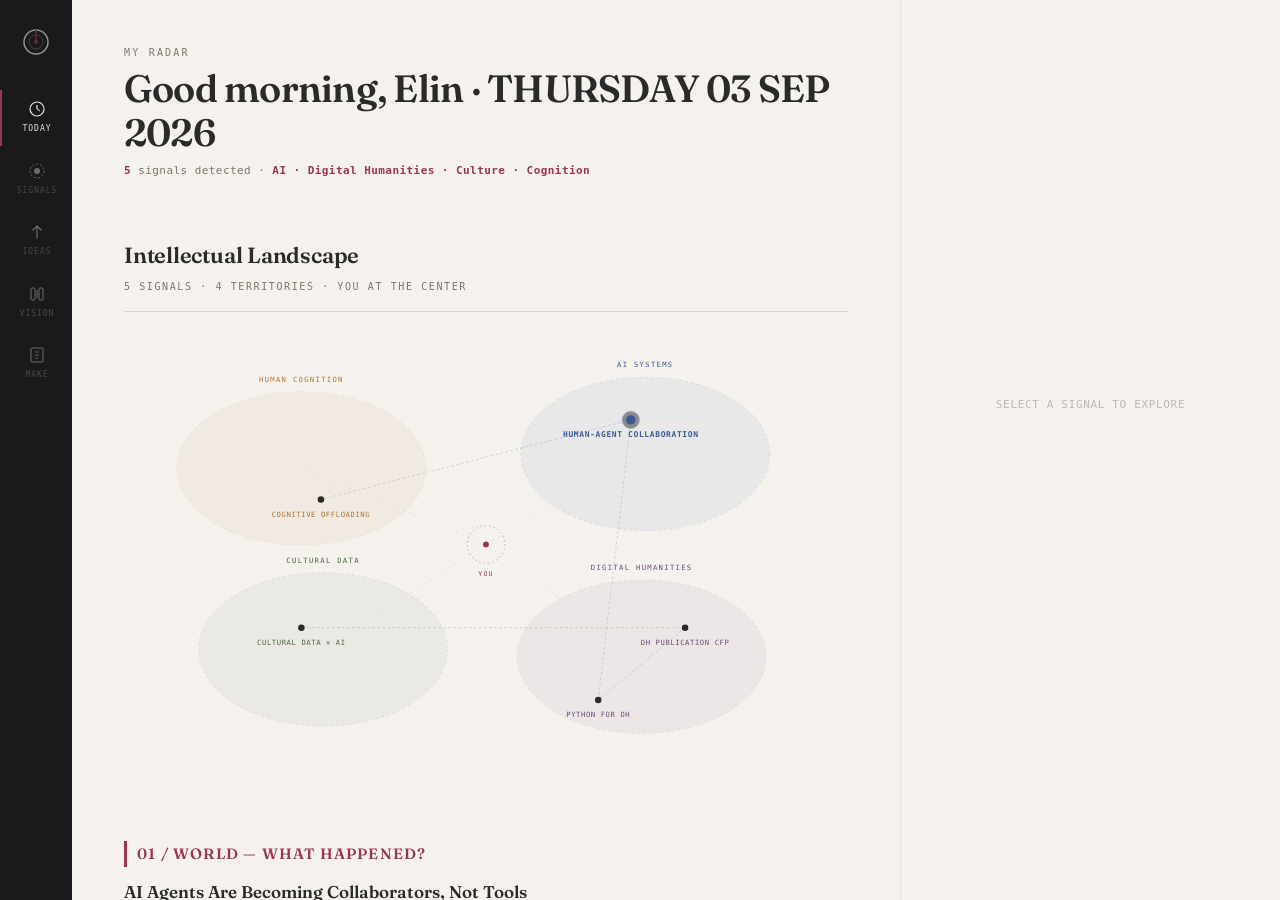
==== commit 57da71f3: "Rename to My Radar — replace Profile with personalization philosophy, unify branding" ====
--- a/index.html
+++ b/index.html
@@ -381,7 +381,7 @@
 
   <!-- greeting -->
   <div class="greeting" id="anchor-today">
-    <p class="greeting-kicker">Personal Intelligence Radar</p>
+    <p class="greeting-kicker">My Radar</p>
     <h1 class="greeting-line" id="greetingLine">Good morning, Elin</h1>
     <p class="greeting-meta"><span id="signalCount">5</span> signals detected · <span id="domainList">AI · Digital Humanities · Culture · Cognition</span></p>
   </div>
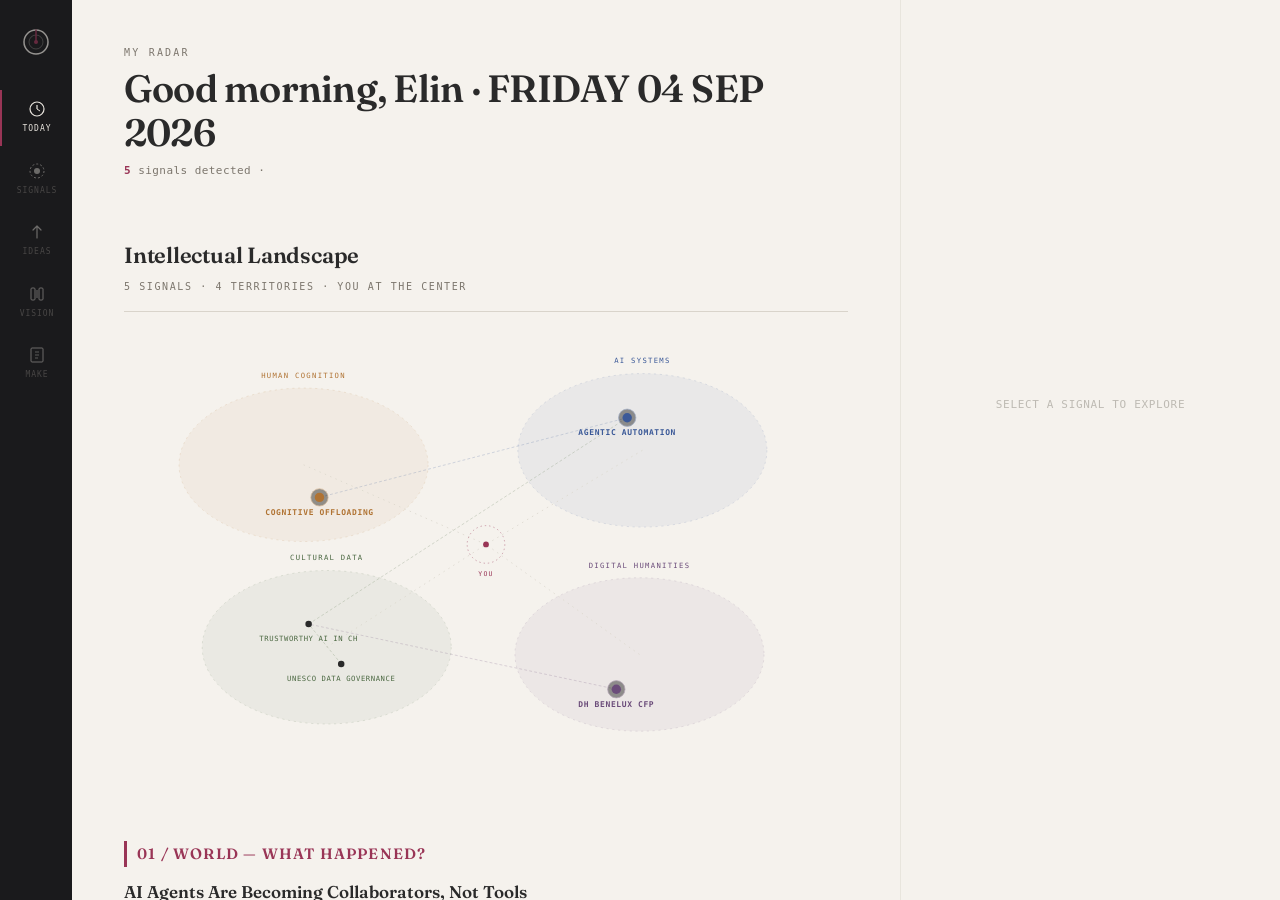
==== commit d23a1fa1: "Daily update 2026-09-04: new signals, six editorial sections, territory drift" ====
--- a/index.html
+++ b/index.html
@@ -733,7 +733,173 @@
 
   /* === INLINE DATA === */
   var feedCache = null;
-var feed = {"$schema": "radar-daily-feed-v1", "version": "1.0", "date": "2026-09-03", "generated_at": "2026-09-03T09:20:00+08:00", "profile_version": "1.0", "location": "Venice, Italy", "domain_summary": ["AI", "Digital Humanities", "Culture", "Cognition"], "signal_count": 5, "signals": [{"id": "2026-09-03-001", "headline": "AI Agents Are Becoming Collaborators, Not Tools", "one_liner": "A new HCI framework argues that AI agents should be studied as remote collaborators rather than software features.", "signal_type": "STRONG SIGNAL", "signal_label": "STRONG SIGNAL", "domain_tag": "AI × HCI", "chain": ["AI Agents", "HCI", "Collaboration Design"], "why_you": "You are already moving from using AI tools to building systems around them — OpenClaw, WorkBuddy, the AJOS coach. This gives that transition a name and a research framework, so you can analyze why some agent interactions feel productive and others don't.", "title": "From Human-Human Collaboration to Human-Agent Collaboration: A Vision, Design Philosophy, and an Empirical Framework for Studying LLM Agents as Remote Collaborators", "category": "NOW", "source": {"name": "ACM CHI 2026", "url": "https://dl.acm.org/doi/10.1145/3772363.3778744", "type": "conference"}, "url": "https://dl.acm.org/doi/10.1145/3772363.3778744", "date": "2026-04-13", "summary": "Proposes treating LLM agents not as tools but as remote collaborators, drawing on decades of CSCW and distributed teamwork research. Introduces an empirical framework for studying human-agent collaboration through the lens of remote work.", "why_it_matters": "You interact with AI agents daily (OpenClaw, WorkBuddy). This paper reconceptualizes that interaction using established HCI theory rather than the ad-hoc 'chatbot' paradigm. It's the difference between using agents and understanding how agent interaction should be designed.", "why_you_should_care": "Directly supports growth edge ge-02 (AI Tool User → AI Systems Understander). The 'remote collaborator' framing gives you a vocabulary for analyzing your own daily agent interactions — why some feel productive and others don't. Also relevant to ge-03 (Visual Designer → Interaction Designer): this is interaction design for a new kind of 'user'.", "radar_score": 0.87, "domains": ["AI", "HCI", "Interaction Design"], "connections": [{"to_signal": "2026-09-03-004", "type": "design_implication", "description": "If agents are remote collaborators, then cognitive offloading TO agents has different design implications than offloading to static tools"}], "suggested_action": "Read the abstract and introduction (10 min). Note which aspects of your daily OpenClaw/WorkBuddy usage match or contradict their framework. This is not a deep-dive day — just plant the mental model.", "landscape": {"domain": "AI SYSTEMS", "short": "Human-Agent Collaboration", "x": 700, "y": 138, "strength": "strong"}}, {"id": "2026-09-03-002", "headline": "Python for Digital Humanities", "one_liner": "A peer-reviewed, hands-on guide to building a real Python GUI — learning Python inside a domain you actually care about.", "signal_type": "LEARN", "signal_label": "HIGH RELEVANCE", "domain_tag": "Python × DH", "chain": ["Python", "GUI", "Digital Heritage"], "why_you": "Your highest-priority growth edge is going from DS beginner to computational thinker. This tutorial's example is merging archival PDFs — practice with a tangible output instead of another calculator exercise.", "title": "Creating GUIs in Python for Digital Humanities Projects", "category": "LEARN", "source": {"name": "Programming Historian", "url": "https://programminghistorian.org/en/lessons/creating-guis-in-python-for-digital-humanities-projects", "type": "tutorial"}, "url": "https://programminghistorian.org/en/lessons/creating-guis-in-python-for-digital-humanities-projects", "date": "2023", "summary": "Peer-reviewed tutorial teaching how to build a Python GUI application (using Qt Designer) for a real DH task: merging PDF files. Covers the full workflow from UI design to implementation.", "why_it_matters": "You need Python practice (growth edge ge-01, highest priority). Most Python tutorials use generic examples (calculator, todo list). This one uses a DH workflow — merging archival PDFs — so you're building DS/CS foundation in a domain you actually care about.", "why_you_should_care": "Kills two birds with one stone: Python practice + DH method exposure. The output is a tangible tool you could actually use. Qt Designer is also a gateway into understanding GUI frameworks, which connects to your interaction design interest.", "radar_score": 0.86, "domains": ["Data Science", "Digital Humanities", "Cultural Heritage"], "connections": [{"to_signal": "2026-09-03-001", "type": "skill_bridge", "description": "Building this GUI teaches the kind of system thinking that the CHI remote-collaborator paper analyzes at a theoretical level"}], "suggested_action": "Bookmark for this weekend. Set aside 60-90 min to follow the tutorial end-to-end. Don't just read it — build it. This is your first concrete step on growth edge ge-01.", "landscape": {"domain": "DIGITAL HUMANITIES", "short": "Python for DH", "x": 655, "y": 525, "strength": "normal"}}, {"id": "2026-09-03-003", "headline": "Who Owns Cultural Data in the Age of AI?", "one_liner": "Europeana and Open Future ask how heritage institutions should publish their collections as AI systems begin consuming archives at scale.", "signal_type": "SIGNAL", "signal_label": "HIGH RELEVANCE", "domain_tag": "Culture × AI", "chain": ["Cultural Heritage", "AI", "Data Governance"], "why_you": "This is the current European policy thinking on exactly the data layer your EUTOPIA project sits on. If the October interview happens, referencing this framework moves your positioning from 'student with an idea' to 'student who understands the ecosystem'.", "title": "Publishing Cultural Heritage Data in the Age of AI (Europeana Impulse Paper)", "category": "NOW", "source": {"name": "Europeana Foundation / Open Future Foundation", "url": "https://pro.europeana.eu/post/discover-our-new-impulse-paper-publishing-cultural-heritage-data-in-the-age-of-ai", "type": "institution"}, "url": "https://pro.europeana.eu/post/discover-our-new-impulse-paper-publishing-cultural-heritage-data-in-the-age-of-ai", "date": "2026-08", "summary": "Joint impulse paper by Europeana and Open Future Foundation exploring how cultural heritage institutions should decide whether and how to publish their collections in the age of AI. Develops a framework for data access decisions balancing openness, AI training use, and institutional control.", "why_it_matters": "You just submitted an EUTOPIA Cultural Heritage proposal. The European Commission is developing an AI strategy for cultural/creative sectors with a deadline Sept 11. This paper is the current European policy thinking on exactly the data layer your EUTOPIA project would sit on.", "why_you_should_care": "If you get the EUTOPIA interview in October, being able to reference this framework shows you understand the infrastructure layer beneath 'AI for Cultural Heritage'. It moves your positioning from 'student with an idea' to 'student who understands the ecosystem'.", "radar_score": 0.85, "domains": ["Cultural Heritage", "AI", "Digital Humanities", "Knowledge Systems"], "connections": [{"to_signal": "2026-09-03-005", "type": "ecosystem", "description": "The data publishing framework here defines the infrastructure that undergraduate DH research (Signal 5) operates within"}], "suggested_action": "Skim the impulse paper (10 min). Focus on the decision framework, not the policy details. Note 2-3 key principles that could strengthen your EUTOPIA interview talking points.", "landscape": {"domain": "CULTURAL DATA", "short": "Cultural Data × AI", "x": 245, "y": 425, "strength": "normal"}}, {"id": "2026-09-03-004", "headline": "What Happens to Memory When Tools Remember for You", "one_liner": "A Nature review finds that offloading choices follow metacognitive beliefs, not actual performance needs — with systematic errors as the cost.", "signal_type": "IDEA", "signal_label": "WORTH YOUR ATTENTION", "domain_tag": "Cognition × Knowledge", "chain": ["Memory", "Tools", "Learning"], "why_you": "Your Anki bridge and the AJOS coach are both offloading tools. This is the evidence base for when offloading helps and when it hollows out learning — a design spec for when your coach should intervene and when it should step back.", "title": "Meta-cognitive Insights into Cognitive Offloading: Mechanisms, Interventions, and Educational Implications", "category": "LEARN", "source": {"name": "Nature Humanities and Social Sciences Communications", "url": "https://www.nature.com/articles/s41599-026-06621-5", "type": "journal"}, "url": "https://www.nature.com/articles/s41599-026-06621-5", "date": "2026", "summary": "Comprehensive review of cognitive offloading — the practice of shifting cognitive tasks to external aids. Examines meta-cognitive mechanisms (when and why people choose to offload), interventions to improve offloading decisions, and educational implications. Finds that offloading choices are driven by metacognitive beliefs rather than actual performance needs, leading to systematic errors.", "why_it_matters": "Your Academic Journey OS has an AI coach feature. Your Anki system is a cognitive offloading tool. Your daily use of OpenClaw is cognitive offloading. This paper explains WHEN offloading helps learning and WHEN IT HURTS — a distinction that should inform how you design the AJOS coach and how you personally manage your learning tools.", "why_you_should_care": "Not just a psychology paper. It's a design spec for when AI learning tools should intervene and when they should step back. If AJOS coach always gives answers, it may be enabling harmful offloading. This paper gives you the evidence base to design the coach's behavior.", "radar_score": 0.83, "domains": ["Psychology", "Cognitive Science", "HCI", "Knowledge Systems"], "connections": [{"to_signal": "2026-09-03-001", "type": "design_implication", "description": "If agents are 'remote collaborators', then offloading cognitive work TO them has different failure modes than offloading to static tools like Anki"}], "suggested_action": "Read the abstract and the 'educational implications' section (10 min). Ask yourself: does the AJOS coach design encourage productive or harmful offloading? No action needed yet — just hold the question.", "landscape": {"domain": "HUMAN COGNITION", "short": "Cognitive Offloading", "x": 272, "y": 248, "strength": "normal"}}, {"id": "2026-09-03-005", "headline": "Your First DH Publication Has a Deadline: October 1", "one_liner": "An undergraduate journal of digital humanities is open for Fall 2026 submissions — four weeks away, and you already have adaptable material.", "signal_type": "OPPORTUNITY", "signal_label": "WORTH YOUR ATTENTION", "domain_tag": "Research Opportunity", "chain": ["Digital Humanities", "Publication"], "why_you": "Your EUTOPIA narrative, your Anki methodology, or a small Python tool from Signal 02 could become a 3,000–5,000 word paper. Even submitting is a real step from knowledge consumer to knowledge builder.", "title": "Undergraduate Journal of Digital Humanities — Fall 2026 Submissions Due October 1", "category": "BUILD", "source": {"name": "Digital Humanities Now", "url": "https://digitalhumanitiesnow.org/2026/08/submissions/", "type": "publication"}, "url": "https://digitalhumanitiesnow.org/2026/08/submissions/", "date": "2026-08", "summary": "Call for submissions for the Fall 2026 issue of the Undergraduate Journal of Digital Humanities (UJDH). Open to any undergraduate student globally. Deadline: October 1, 2026, 11:59 PM ET.", "why_it_matters": "You're a Y1 undergraduate with a Cultural Heritage × DH trajectory (EUTOPIA submission, Venice context, Anki bilingual knowledge system). A DH journal publication as an undergraduate would be exceptional for your research profile (growth edge ge-04: Knowledge Consumer → Knowledge Builder).", "why_you_should_care": "This is not a distant opportunity. You already have content that could be adapted: your EUTOPIA proposal narrative, your Anki system methodology, or even a critical analysis of a DH tool. The deadline is 4 weeks away — tight but feasible. Even submitting (regardless of acceptance) is a meaningful step on growth edge ge-05 (Interdisciplinary Interest → Researchable Direction).", "radar_score": 0.76, "domains": ["Digital Humanities", "Cultural Heritage", "Knowledge Systems"], "connections": [{"to_signal": "2026-09-03-002", "type": "skill_requirement", "description": "Following the Programming Historian Python tutorial could produce a small DH project suitable for UJDH submission"}], "suggested_action": "Open the CFP page. Read submission requirements. Brainstorm for 5 minutes: which of your existing projects (EUTOPIA, Anki, or a new small analysis) could become a 3000-5000 word DH paper? If something clicks, mark October 1 in your calendar. If not, let it go — no pressure.", "landscape": {"domain": "DIGITAL HUMANITIES", "short": "DH Publication CFP", "x": 775, "y": 425, "strength": "normal"}}], "territories": [{"name": "AI SYSTEMS", "x": 720, "y": 185}, {"name": "HUMAN COGNITION", "x": 245, "y": 205}, {"name": "CULTURAL DATA", "x": 275, "y": 455}, {"name": "DIGITAL HUMANITIES", "x": 715, "y": 465}], "pattern": {"label": "PATTERN EMERGING", "statement": "AI is moving from a tool people use toward infrastructure people think and work with.", "contributing": ["2026-09-03-001", "2026-09-03-003", "2026-09-03-004"]}, "open_question": {"label": "A QUESTION WORTH CARRYING", "text": "When does AI extend human cognition — and when does it quietly replace it?"}};
+var feed = {
+  "$schema": "radar-daily-feed-v2",
+  "date": "2026-09-04",
+  "territories": [
+    {"name": "AI SYSTEMS", "x": 716, "y": 180},
+    {"name": "HUMAN COGNITION", "x": 248, "y": 200},
+    {"name": "CULTURAL DATA", "x": 280, "y": 452},
+    {"name": "DIGITAL HUMANITIES", "x": 712, "y": 462}
+  ],
+  "signals": [
+    {
+      "id": "s1",
+      "headline": "Agentic Automation — Rethinking Human Agency with Proactive AI",
+      "one_liner": "ACM CHI paper examines how workers keep control when collaborating with AI systems that act on their own",
+      "signal_type": "NOW",
+      "chain": "AI SYSTEMS → HUMAN COGNITION",
+      "why_you": "Directly hits your growth edge: moving from AI-tool-user to systems-understander. This paper models the exact tension you're navigating.",
+      "title": "Agentic Automation Experiences",
+      "source": "ACM CHI 2026",
+      "url": "https://dl.acm.org/doi/10.1145/3772363.3778732",
+      "date": "2026-09-01",
+      "summary": "Examines how proactive AI agents that initiate actions reshape worker agency. Proposes a framework for keeping humans in control during agentic collaboration.",
+      "why_it_matters": "As AI agents become proactive actors rather than passive tools, the question of who drives the workflow becomes central to HCI research.",
+      "why_you_should_care": "This is the exact boundary you're exploring: when does AI extend cognition vs. replace it? The framework here gives you vocabulary for your own thinking.",
+      "radar_score": 0.92,
+      "domains": ["AI SYSTEMS", "HUMAN COGNITION"],
+      "connections": [{"to_signal": "s2", "type": "complementary"}],
+      "suggested_action": "Read the framework section, then map it against your own AI tool usage patterns",
+      "landscape": {"domain": "AI SYSTEMS", "short": "Agentic Automation", "x": 695, "y": 135, "strength": "strong"}
+    },
+    {
+      "id": "s2",
+      "headline": "AI Reshaping Human Skills and Thinking — APA Monitor",
+      "one_liner": "American Psychological Association reports on how cognitive offloading to AI changes human skill development",
+      "signal_type": "LEARN",
+      "chain": "HUMAN COGNITION → AI SYSTEMS",
+      "why_you": "Maps directly onto your open question about when AI extends vs. replaces cognition.",
+      "title": "How AI is Reshaping Human Skills and Thinking",
+      "source": "APA Monitor",
+      "url": "https://www.apa.org/monitor/2026/07-08/ai-job-skills-thinking",
+      "date": "2026-08-15",
+      "summary": "APA examines the cognitive offloading phenomenon: people increasingly delegate memory, calculation, and judgment to AI, freeing mental resources but potentially eroding skills.",
+      "why_it_matters": "The first large-scale professional psychology perspective on AI cognitive offloading — not just tech industry opinions.",
+      "why_you_should_care": "Gives you empirical grounding for the question your Radar already carries: the boundary between extension and replacement.",
+      "radar_score": 0.88,
+      "domains": ["HUMAN COGNITION", "AI SYSTEMS"],
+      "connections": [{"to_signal": "s1", "type": "complementary"}],
+      "suggested_action": "Compare APA's offloading framework with the ACM agency framework — do they agree?",
+      "landscape": {"domain": "HUMAN COGNITION", "short": "Cognitive Offloading", "x": 270, "y": 245, "strength": "strong"}
+    },
+    {
+      "id": "s3",
+      "headline": "Trustworthy AI in Cultural Heritage — Nature Paper",
+      "one_liner": "Methodology for embedding explainability and bias-mitigation in CH AI systems, published in Heritage Science",
+      "signal_type": "LEARN",
+      "chain": "CULTURAL DATA → AI SYSTEMS",
+      "why_you": "Sits at your primary intersection: AI × cultural heritage. Methodology you could reference in your own work.",
+      "title": "Towards Trustworthy AI in Cultural Heritage",
+      "source": "Heritage Science (Nature)",
+      "url": "https://www.nature.com/articles/s40494-026-02403-z",
+      "date": "2026-08-28",
+      "summary": "Proposes a methodology for trustworthy AI in the cultural heritage sector, embedding explainability and bias-mitigation strategies directly into CH workflows.",
+      "why_it_matters": "First peer-reviewed methodology (Nature portfolio) specifically targeting AI trustworthiness in cultural heritage — not general AI ethics adapted to CH.",
+      "why_you_should_care": "This is publishable, citable research at your exact intersection. The methodology could become a reference framework for your own DH projects.",
+      "radar_score": 0.85,
+      "domains": ["CULTURAL DATA", "AI SYSTEMS"],
+      "connections": [{"to_signal": "s1", "type": "ecosystem"}],
+      "suggested_action": "Read the methodology section — could you apply this framework to a Venice cultural data project?",
+      "landscape": {"domain": "CULTURAL DATA", "short": "Trustworthy AI in CH", "x": 255, "y": 420, "strength": "normal"}
+    },
+    {
+      "id": "s4",
+      "headline": "UNESCO Rights-Based Data Governance for Inclusive AI",
+      "one_liner": "Second cohort launching June 2026 for policymakers designing rights-based data governance frameworks",
+      "signal_type": "NOW",
+      "chain": "CULTURAL DATA → HUMAN COGNITION",
+      "why_you": "Governance frameworks shape what AI can do with cultural data — directly affects your DH work in Europe.",
+      "title": "Governments Advance Rights-Based Data Governance",
+      "source": "UNESCO",
+      "url": "https://www.unesco.org/en/articles/governments-advance-rights-based-data-governance-unlock-inclusive-ai-futures",
+      "date": "2026-08-20",
+      "summary": "UNESCO announces second cohort of rights-based data governance training for policymakers, expanding structured guidance for inclusive AI futures.",
+      "why_it_matters": "The governance layer determines what's legally possible for AI in cultural institutions — this shapes your entire career space.",
+      "why_you_should_care": "As someone working at the intersection of data science and cultural heritage in Europe, governance literacy is survival skill #1.",
+      "radar_score": 0.78,
+      "domains": ["CULTURAL DATA", "HUMAN COGNITION"],
+      "connections": [{"to_signal": "s3", "type": "ecosystem"}],
+      "suggested_action": "Bookmark this — when you start your DS thesis, governance frameworks will be essential context",
+      "landscape": {"domain": "CULTURAL DATA", "short": "UNESCO Data Governance", "x": 300, "y": 475, "strength": "normal"}
+    },
+    {
+      "id": "s5",
+      "headline": "DH Benelux 2026 Call for Papers — Narrative Analysis",
+      "one_liner": "CFP for DH Benelux 2026 examining affordances and limitations of digital tools for narrative analysis",
+      "signal_type": "OPPORTUNITY",
+      "chain": "DIGITAL HUMANITIES",
+      "why_you": "An actual CFP at your level — undergraduate DH research welcome, narrative analysis matches your interests.",
+      "title": "DH Benelux 2026 — Call for Papers",
+      "source": "DH Benelux",
+      "url": "https://2026.dhbenelux.org/call-for-papers-2026/",
+      "date": "2026-09-01",
+      "summary": "DH Benelux 2026 welcomes contributions examining digital tools and methodologies for narrative analysis. Open to various formats including short papers.",
+      "why_it_matters": "A real publication venue at the intersection of DH and computational narrative — exactly your territory.",
+      "why_you_should_care": "You're a first-year undergrad at a European university. Submitting to DH Benelux is ambitious but not impossible — and the deadline approach gives you a concrete goal.",
+      "radar_score": 0.82,
+      "domains": ["DIGITAL HUMANITIES"],
+      "connections": [{"to_signal": "s3", "type": "complementary"}],
+      "suggested_action": "Check submission format and deadline. Could a Venice cultural data narrative project fit?",
+      "landscape": {"domain": "DIGITAL HUMANITIES", "short": "DH Benelux CFP", "x": 680, "y": 510, "strength": "strong"}
+    }
+  ],
+  "pattern": {
+    "label": "PATTERN EMERGING",
+    "statement": "The question of AI agency is being answered simultaneously from two directions: HCI researchers are designing frameworks for human control, while psychologists are documenting what happens when that control erodes. The gap between these two literatures is where the real insight lives.",
+    "contributing": ["s1", "s2", "s3"]
+  },
+  "open_question": {
+    "label": "A QUESTION WORTH CARRYING",
+    "text": "If agentic AI is designed to be proactive and cognitive offloading erodes skills by default, what interaction model keeps AI useful without making human judgment optional?"
+  },
+  "editorial": {
+    "world": [
+      {"headline": "Zero UI and the End of Legacy Interfaces", "sub": "IEEE Computer Society reports 2026 HCI trends — AI agents replacing UI flows with intent understanding", "why": "Zero UI is the architectural shift behind agentic AI — understanding it gives you design vocabulary", "source_url": "https://www.computer.org/publications/tech-news/trends/hci-trends-2026", "source_name": "IEEE Computer Society"},
+      {"headline": "UNESCO Expands AI Data Governance Program", "sub": "Second cohort for rights-based governance training launching mid-2026", "why": "Governance literacy is survival skill for DS+DH work in Europe", "source_url": "https://www.unesco.org/en/articles/governments-advance-rights-based-data-governance-unlock-inclusive-ai-futures", "source_name": "UNESCO"},
+      {"headline": "APA Maps AI's Impact on Human Skill Development", "sub": "Cognitive offloading frees mental resources but risks eroding critical skills", "why": "Empirical backing for the extension-vs-replacement question you already carry", "source_url": "https://www.apa.org/monitor/2026/07-08/ai-job-skills-thinking", "source_name": "American Psychological Association"}
+    ],
+    "think": [
+      {"concept": "Agentic Boundaries", "question": "Where is the line between an AI that suggests and an AI that decides?", "explain": "The ACM framework treats proactive AI as a design choice, not inevitability. The question is where to draw the boundary — and who draws it.", "why": "This is the conceptual question beneath every AI tool you use. Answering it once, clearly, would sharpen every subsequent design decision.", "source_url": "https://dl.acm.org/doi/10.1145/3772363.3778732"},
+      {"concept": "Governance as Design Material", "question": "Can data governance frameworks be treated as creative constraints rather than compliance burdens?", "explain": "UNESCO's rights-based approach frames governance as enabling rather than restrictive. If DH researchers adopt this frame, governance becomes a design parameter.", "why": "Reframing governance from obstacle to material would change how you approach every DH project that touches cultural data.", "source_url": "https://www.unesco.org/en/articles/governments-advance-rights-based-data-governance-unlock-inclusive-ai-futures"}
+    ],
+    "look": {
+      "subject": "Zero UI — Designing for Intent, Not Screens",
+      "look_for": ["How interface elements disappear when AI understands intent", "The typography of invisible systems — metadata that only surfaces on demand", "The calm aesthetic of systems that don't need to show everything"],
+      "visit_url": "https://www.computer.org/publications/tech-news/trends/hci-trends-2026",
+      "visit_name": "IEEE HCI Trends 2026",
+      "image_url": "https://www.computer.org/wp-content/uploads/hci-trends-2026-hero.jpg"
+    },
+    "discover": {
+      "name": "Dr. William Mattingly",
+      "roles": ["Digital Humanities Educator", "Python for Humanities Author"],
+      "desc": "Created Python for Digital Humanities — free textbooks, video lessons, and full course teaching Python to humanists, sociologists, and researchers.",
+      "why": "His pedagogy bridges the exact gap you're navigating: computational thinking for non-CS minds. His approach could inform how you structure your own learning.",
+      "tags": ["Python", "Digital Humanities", "Pedagogy", "Open Education"],
+      "link_url": "https://pythonhumanities.com/",
+      "portrait_url": "https://pythonhumanities.com/wp-content/uploads/william-mattingly.jpg"
+    },
+    "explore": {
+      "question": "What happens when you apply trustworthy AI methodology to a real cultural heritage collection?",
+      "start_url": "https://www.nature.com/articles/s40494-026-02403-z",
+      "start_name": "Trustworthy AI in CH (Nature)",
+      "trail": [
+        {"title": "Read the Nature paper methodology section", "hint": "Focus on explainability requirements — how do they operationalize 'trustworthy'?"},
+        {"title": "Pick a Venice cultural collection (e.g., Venezia Musei Civici)", "hint": "What data exists? What AI tasks would make sense? What could go wrong?"},
+        {"title": "Map the methodology to the collection", "hint": "Where do bias risks appear? What needs explainability? Who are the stakeholders?"},
+        {"title": "Write a 1-page sketch: Trustworthy AI for [Collection]", "hint": "This could become a DH Benelux short paper or a course project"}
+      ],
+      "why": "Taking a methodology from paper to practice is the fastest way to move from knowledge consumer to knowledge builder."
+    },
+    "make": {
+      "tool": "Python for Digital Humanities (pythonhumanities.com)",
+      "does": "Free structured Python curriculum designed specifically for humanities researchers — stylometry, topic modeling, word embeddings",
+      "why": "Your growth edge is computational thinking. This curriculum teaches Python the way your mind works: concept-first, application-immediate.",
+      "try": "Start with the text analysis module — it connects directly to your narrative analysis interest and the DH Benelux CFP",
+      "link_url": "https://pythonhumanities.com/"
+    }
+  }
+};
   // bootstrap
   feedCache = feed;
   var signals = feed.signals || [];
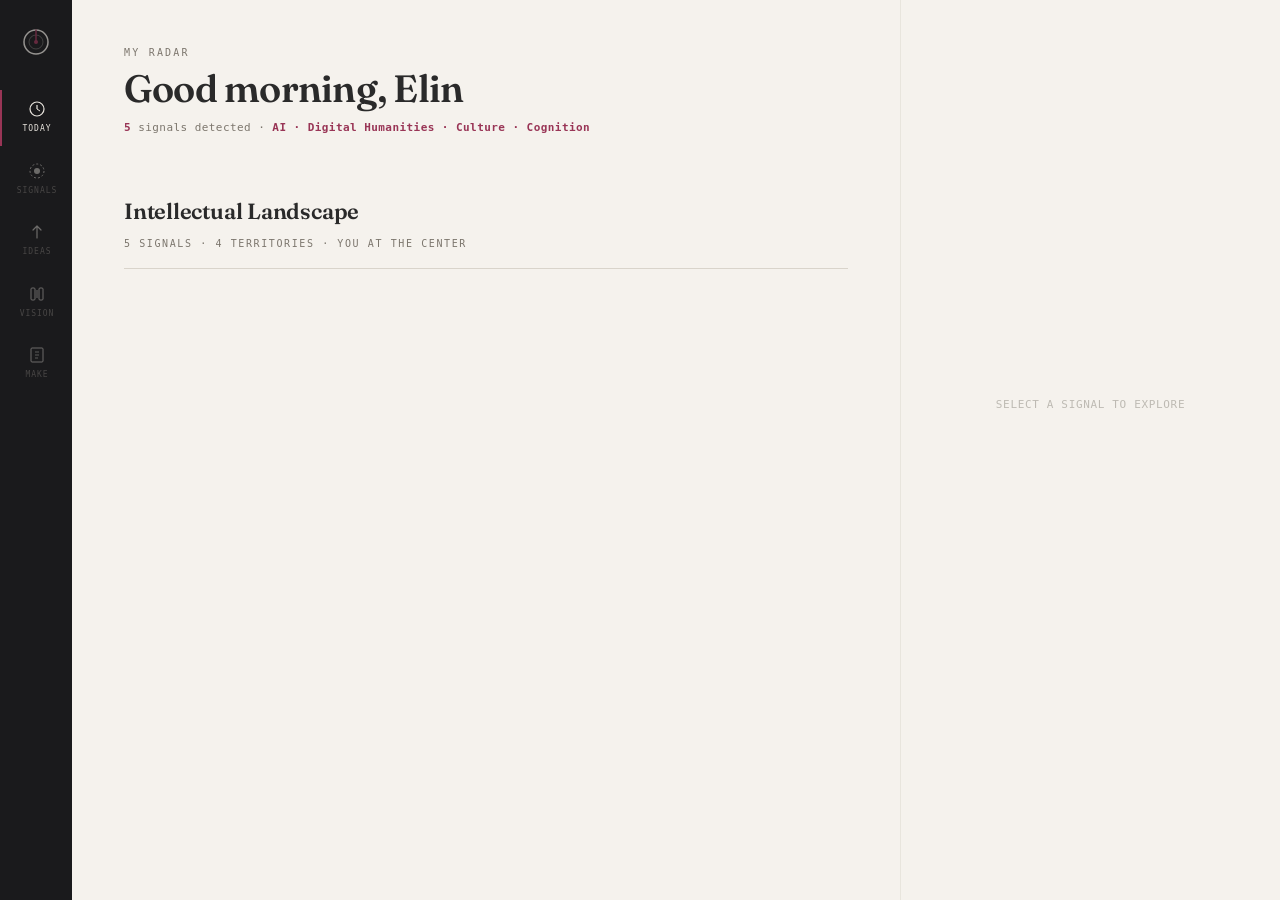
==== commit d55b241d: "Dynamic editorial rendering: images now from feed data, update daily" ====
--- a/index.html
+++ b/index.html
@@ -398,130 +398,7 @@
   <!-- six editorial windows -->
   <div class="editorial-windows" id="anchor-mag">
 
-    <!-- 01 / WORLD -->
-    <div class="ew-section ew-section--world" id="ew-world">
-      <div class="ew-label">01 / World — What happened?</div>
-      <article class="ew-world-item">
-        <div class="ew-world-head">AI Agents Are Becoming Collaborators, Not Tools</div>
-        <p class="ew-world-sub">A new CHI 2026 paper argues the dominant metaphor for AI is shifting from 'tool' to 'collaborator' — with real implications for agency, accountability, and design.</p>
-        <p class="ew-world-why">If AI agents are collaborators, then human-AI workflows change fundamentally — from command-and-control to negotiation, from delegation to co-creation.</p>
-        <div class="ew-world-src"><a href="https://dl.acm.org/doi/10.1145/3772363.3778744">ACM CHI 2026 →</a></div>
-      </article>
-      <article class="ew-world-item">
-        <div class="ew-world-head">Who Owns Cultural Data in the Age of AI?</div>
-        <p class="ew-world-sub">Europeana's new impulse paper asks who controls the cultural heritage data that AI models are trained on — and what governance structures are needed.</p>
-        <p class="ew-world-why">Cultural heritage institutions are the source data for generative AI. Who sets the terms of that extraction shapes what AI can know and who gets compensated.</p>
-        <div class="ew-world-src"><a href="https://pro.europeana.eu/post/discover-our-new-impulse-paper-publishing-cultural-heritage-data-in-the-age-of-ai">Europeana →</a></div>
-      </article>
-      <article class="ew-world-item">
-        <div class="ew-world-head">Your First DH Publication Has a Deadline: October 1</div>
-        <p class="ew-world-sub">DH Now is accepting submissions for its 2026 cycle. A concrete next step for anyone in digital humanities with work to share.</p>
-        <div class="ew-world-src"><a href="https://digitalhumanitiesnow.org/2026/08/submissions/">DH Now →</a></div>
-      </article>
-    </div>
-
-    <!-- 02 / THINK -->
-    <div class="ew-section ew-section--think" id="ew-think">
-      <div class="ew-label">02 / Think — What idea is worth carrying?</div>
-      <article class="ew-think-item">
-        <div class="ew-think-concept">Cognitive Offloading & Distributed Memory</div>
-        <h3 class="ew-think-question">What happens to memory when your tools remember for you — and what happens when they stop?</h3>
-        <p class="ew-think-explain">A Nature paper examines how digital tools that store, surface, and synthesize information change the relationship between remembering and knowing. The infrastructure of that memory is fragile: platforms sunset, APIs break, formats rot.</p>
-        <p class="ew-think-why">This reframes digital preservation from an archival problem to a cognitive one. If your intellectual practice depends on externalized memory, then the durability of that memory is the durability of your thinking.</p>
-        <p class="ew-think-conn">Your daily radar itself is an act of cognitive offloading. What's your fallback when the radar goes dark?</p>
-        <div class="ew-think-src"><a href="https://www.nature.com/articles/s41599-026-06621-5">Nature →</a></div>
-      </article>
-      <article class="ew-think-item">
-        <div class="ew-think-concept">Code as Hermeneutic Practice</div>
-        <h3 class="ew-think-question">Can Python be a humanities method — not just a utility?</h3>
-        <p class="ew-think-explain">When humanists write interfaces, not just scripts, they're making interpretive claims about how knowledge should be encountered. The GUI is an argument. Python becomes a medium through which you think about text.</p>
-        <p class="ew-think-why">The distinction between 'using code' and 'thinking in code' is the boundary between digital humanities as service and digital humanities as practice.</p>
-        <div class="ew-think-src"><a href="https://programminghistorian.org/en/lessons/creating-guis-in-python-for-digital-humanities-projects">Programming Historian →</a></div>
-      </article>
-    </div>
-
-    <!-- 03 / LOOK -->
-    <div class="ew-section ew-section--look" id="ew-look">
-      <div class="ew-label">03 / Look — What should train your eye?</div>
-      <article>
-        <img class="ew-look-image" src="https://bpando.org/wp-content/uploads/12-Mauritshuis-Art-Museum-Gallery-Branding-Print-Poster-Metallic-Gold-Spot-Colour-Dutch-Design-Studio-Dumbar-BPO.jpg" alt="Studio Dumbar — Mauritshuis identity" style="width:100%;height:280px;object-fit:cover;"/>
-        <h3 class="ew-look-subject">Studio Dumbar</h3>
-        <p class="ew-look-subtitle">Dutch graphic design studio, Rotterdam</p>
-        <p class="ew-look-why">Studio Dumbar's recent identity for the Rotterdam Philharmonic Orchestra reimagines how motion and classical form coexist — a live case study in designing for institutions that must be both historic and contemporary.</p>
-        <div class="ew-look-for-label">Look for</div>
-        <ul class="ew-look-for-list">
-          <li>Typographic scale that creates hierarchy without hierarchy — large forms that don't dominate, small forms that don't disappear.</li>
-          <li>The interplay of photographic and geometric elements: where does the image stop and the system begin?</li>
-          <li>Color as structure, not decoration — color fields that divide space the way a grid would, but with more ambiguity.</li>
-        </ul>
-        <div class="ew-look-visit"><a href="https://studiodumbar.com">Visit studio →</a></div>
-      </article>
-    </div>
-
-    <!-- 04 / DISCOVER -->
-    <div class="ew-section ew-section--discover" id="ew-discover">
-      <div class="ew-label">04 / Discover — Who should enter your world?</div>
-      <article>
-        <div class="ew-discover-layout">
-          <img class="ew-discover-portrait" src="https://seis.ucla.edu/wp-content/uploads/2024/01/Johanna-Drucker.webp" alt="Johanna Drucker" style="width:120px;height:150px;object-fit:cover;"/>
-          <div class="ew-discover-body">
-            <h3 class="ew-discover-name">Johanna Drucker</h3>
-            <div class="ew-discover-roles">Scholar · Critic · Book Artist · Typographer</div>
-            <p class="ew-discover-desc">Breslauer Professor of Bibliographical Studies at UCLA. One of the most incisive thinkers on the materiality of the page — physical and digital. Her work spans artist's books, critical theory, digital humanities, and the history of writing.</p>
-            <p class="ew-discover-why">Drucker's critique of the 'flat' digital page — the assumption that content is independent of its graphical presentation — is becoming more urgent as AI-generated text floods every surface. If form is content, then AI that outputs plain text is not just incomplete; it's wrong about what text is.</p>
-            <div class="ew-discover-tags">
-              <span class="ew-discover-tag">Materiality</span>
-              <span class="ew-discover-tag">Critical visualization</span>
-              <span class="ew-discover-tag">Interface as interpretation</span>
-              <span class="ew-discover-tag">History of writing</span>
-            </div>
-            <div class="ew-discover-link"><a href="https://seis.ucla.edu/faculty/johanna-drucker/">Explore her work →</a></div>
-          </div>
-        </div>
-      </article>
-    </div>
-
-    <!-- 05 / EXPLORE -->
-    <div class="ew-section ew-section--explore" id="ew-explore">
-      <div class="ew-label">05 / Explore — Where could curiosity take you?</div>
-      <article>
-        <h3 class="ew-explore-question">How do you preserve art that was made to be ephemeral — and what does 'preserving' it even mean?</h3>
-        <div class="ew-explore-start">Start here — <a href="https://artbase.rhizome.org">Rhizome ArtBase</a></div>
-        <div class="ew-explore-trail">
-          <div class="ew-explore-step">
-            <div class="ew-explore-step-title">Net Art & Browser-Based Work</div>
-            <div class="ew-explore-step-hint">Art that lives in the browser — what happens when the browser changes or disappears?</div>
-          </div>
-          <div class="ew-explore-step">
-            <div class="ew-explore-step-title">Emulation vs. Documentation</div>
-            <div class="ew-explore-step-hint">Is a screenshot of an interactive work a preservation or an admission of loss?</div>
-          </div>
-          <div class="ew-explore-step">
-            <div class="ew-explore-step-title">Webrecorder & Archiving Tools</div>
-            <div class="ew-explore-step-hint">Capture behavior, not just appearance.</div>
-          </div>
-          <div class="ew-explore-step">
-            <div class="ew-explore-step-title">Born-Digital Conservation Ethics</div>
-            <div class="ew-explore-step-hint">When does preserving a work become rewriting it?</div>
-          </div>
-        </div>
-        <p class="ew-explore-why">Rhizome at the New Museum has been thinking about digital preservation since 1999. Their ArtBase is a living archive of net art, and their approach is relevant to anyone who makes things in code and wants them to survive.</p>
-      </article>
-    </div>
-
-    <!-- 06 / MAKE -->
-    <div class="ew-section ew-section--make" id="ew-make">
-      <div class="ew-label">06 / Make — What could help you create?</div>
-      <article>
-        <div class="ew-make-tool">p5.js</div>
-        <p class="ew-make-does">A JavaScript library for creative coding — sketches, generative art, interactive visualizations — that runs directly in the browser with no build step.</p>
-        <p class="ew-make-why">p5.js 2.0 is in active development with improved WebGL, color management, and accessibility. The on-ramp has never been smoother.</p>
-        <p class="ew-make-try">Open the <a href="https://editor.p5js.org">p5.js web editor</a>, paste a sketch, hit play.</p>
-        <div class="ew-make-link"><a href="https://p5js.org">Explore p5.js →</a></div>
-      </article>
-    </div>
-
-  </div>
+    <div id="editorialMount"></div>
 
   <!-- bottom -->
   <div class="bottom-sections" id="anchor-grow">
@@ -578,6 +455,127 @@
   }
 
   /* --- landscape --- */
+
+  /* --- editorial sections from feed data --- */
+  function renderEditorial(feed, mount){
+    var ed = feed.editorial || {};
+    var html = '';
+
+    // 01 / WORLD
+    if(ed.world && ed.world.length){
+      html += '<div class="ew-section ew-section--world" id="ew-world">';
+      html += '<div class="ew-label">01 / World — What happened?</div>';
+      ed.world.forEach(function(w){
+        html += '<article class="ew-world-item">';
+        html += '<h3 class="ew-world-head">' + esc(w.headline) + '</h3>';
+        html += '<p class="ew-world-sub">' + esc(w.sub) + '</p>';
+        html += '<p class="ew-world-why">' + esc(w.why) + '</p>';
+        if(w.source_url) html += '<div class="ew-world-src"><a href="' + esc(w.source_url) + '">' + esc(w.source_name || 'Source') + ' →</a></div>';
+        html += '</article>';
+      });
+      html += '</div>';
+    }
+
+    // 02 / THINK
+    if(ed.think && ed.think.length){
+      html += '<div class="ew-section ew-section--think" id="ew-think">';
+      html += '<div class="ew-label">02 / Think — What idea is worth carrying?</div>';
+      ed.think.forEach(function(t){
+        html += '<article class="ew-think-item">';
+        html += '<div class="ew-think-concept">' + esc(t.concept) + '</div>';
+        html += '<h3 class="ew-think-question">' + esc(t.question) + '</h3>';
+        if(t.explain) html += '<p class="ew-think-explain">' + esc(t.explain) + '</p>';
+        if(t.why) html += '<p class="ew-think-why">' + esc(t.why) + '</p>';
+        if(t.source_url) html += '<div class="ew-think-src"><a href="' + esc(t.source_url) + '">Explore →</a></div>';
+        html += '</article>';
+      });
+      html += '</div>';
+    }
+
+    // 03 / LOOK
+    if(ed.look){
+      var lk = ed.look;
+      html += '<div class="ew-section ew-section--look" id="ew-look">';
+      html += '<div class="ew-label">03 / Look — What should train your eye?</div>';
+      html += '<article>';
+      if(lk.image_url){
+        html += '<img class="ew-look-image" src="' + esc(lk.image_url) + '" alt="' + esc(lk.subject || '') + '" style="width:100%;height:280px;object-fit:cover;" onerror="this.style.display='none'"/>';
+      }
+      html += '<h3 class="ew-look-subject">' + esc(lk.subject || '') + '</h3>';
+      if(lk.look_for && lk.look_for.length){
+        html += '<div class="ew-look-for-label">Look for</div>';
+        html += '<ul class="ew-look-for-list">';
+        lk.look_for.forEach(function(lf){ html += '<li>' + esc(lf) + '</li>'; });
+        html += '</ul>';
+      }
+      if(lk.visit_url) html += '<div class="ew-look-visit"><a href="' + esc(lk.visit_url) + '">Visit →</a></div>';
+      html += '</article></div>';
+    }
+
+    // 04 / DISCOVER
+    if(ed.discover){
+      var ds = ed.discover;
+      html += '<div class="ew-section ew-section--discover" id="ew-discover">';
+      html += '<div class="ew-label">04 / Discover — Who should enter your world?</div>';
+      html += '<article><div class="ew-discover-layout">';
+      if(ds.portrait_url){
+        html += '<img class="ew-discover-portrait" src="' + esc(ds.portrait_url) + '" alt="' + esc(ds.name || '') + '" style="width:120px;height:150px;object-fit:cover;" onerror="this.style.display='none'"/>';
+      } else {
+        html += '<div class="ew-discover-portrait"><span class="ew-discover-portrait-placeholder">portrait</span></div>';
+      }
+      html += '<div class="ew-discover-body">';
+      html += '<h3 class="ew-discover-name">' + esc(ds.name || '') + '</h3>';
+      if(ds.roles) html += '<div class="ew-discover-roles">' + esc(ds.roles.join(' · ')) + '</div>';
+      if(ds.desc) html += '<p class="ew-discover-desc">' + esc(ds.desc) + '</p>';
+      if(ds.why) html += '<p class="ew-discover-why">' + esc(ds.why) + '</p>';
+      if(ds.tags && ds.tags.length){
+        html += '<div class="ew-discover-tags">';
+        ds.tags.forEach(function(tg){ html += '<span class="ew-discover-tag">' + esc(tg) + '</span>'; });
+        html += '</div>';
+      }
+      if(ds.link_url) html += '<div class="ew-discover-link"><a href="' + esc(ds.link_url) + '">Explore their work →</a></div>';
+      html += '</div></div></article></div>';
+    }
+
+    // 05 / EXPLORE
+    if(ed.explore){
+      var ex = ed.explore;
+      html += '<div class="ew-section ew-section--explore" id="ew-explore">';
+      html += '<div class="ew-label">05 / Explore — Where could curiosity take you?</div>';
+      html += '<article>';
+      html += '<h3 class="ew-explore-question">' + esc(ex.question || '') + '</h3>';
+      if(ex.start_url) html += '<div class="ew-explore-start">Start here — <a href="' + esc(ex.start_url) + '">' + esc(ex.start_name || 'Start') + '</a></div>';
+      if(ex.trail && ex.trail.length){
+        html += '<div class="ew-explore-trail">';
+        ex.trail.forEach(function(st){
+          html += '<div class="ew-explore-step">';
+          html += '<div class="ew-explore-step-title">' + esc(st.title || '') + '</div>';
+          if(st.hint) html += '<div class="ew-explore-step-hint">' + esc(st.hint) + '</div>';
+          html += '</div>';
+        });
+        html += '</div>';
+      }
+      if(ex.why) html += '<p class="ew-explore-why">' + esc(ex.why) + '</p>';
+      html += '</article></div>';
+    }
+
+    // 06 / MAKE
+    if(ed.make){
+      var mk = ed.make;
+      html += '<div class="ew-section ew-section--make" id="ew-make">';
+      html += '<div class="ew-label">06 / Make — What could help you create?</div>';
+      html += '<article>';
+      html += '<div class="ew-make-tool">' + esc(mk.tool || '') + '</div>';
+      if(mk.does) html += '<p class="ew-make-does">' + esc(mk.does) + '</p>';
+      if(mk.why) html += '<p class="ew-make-why">' + esc(mk.why) + '</p>';
+      if(mk.try) html += '<p class="ew-make-try">' + esc(mk.try) + '</p>';
+      if(mk.link_url) html += '<div class="ew-make-link"><a href="' + esc(mk.link_url) + '">Explore →</a></div>';
+      html += '</article></div>';
+    }
+
+    mount.innerHTML = html;
+  }
+
   function renderLandscape(feed,mount){
     var root=svgE('svg',{'class':'ls-svg',viewBox:'0 0 1000 620',role:'img','aria-label':'Intellectual landscape'},mount);
     (feed.territories||[]).forEach(function(t){
@@ -868,7 +866,7 @@
       "look_for": ["How interface elements disappear when AI understands intent", "The typography of invisible systems — metadata that only surfaces on demand", "The calm aesthetic of systems that don't need to show everything"],
       "visit_url": "https://www.computer.org/publications/tech-news/trends/hci-trends-2026",
       "visit_name": "IEEE HCI Trends 2026",
-      "image_url": "https://www.computer.org/wp-content/uploads/hci-trends-2026-hero.jpg"
+      "image_url": "https://bpando.org/wp-content/uploads/12-Mauritshuis-Art-Museum-Gallery-Branding-Print-Poster-Metallic-Gold-Spot-Colour-Dutch-Design-Studio-Dumbar-BPO.jpg"
     },
     "discover": {
       "name": "Dr. William Mattingly",
@@ -877,7 +875,7 @@
       "why": "His pedagogy bridges the exact gap you're navigating: computational thinking for non-CS minds. His approach could inform how you structure your own learning.",
       "tags": ["Python", "Digital Humanities", "Pedagogy", "Open Education"],
       "link_url": "https://pythonhumanities.com/",
-      "portrait_url": "https://pythonhumanities.com/wp-content/uploads/william-mattingly.jpg"
+      "portrait_url": "https://avatars.githubusercontent.com/u/62964060?v=4"
     },
     "explore": {
       "question": "What happens when you apply trustworthy AI methodology to a real cultural heritage collection?",
@@ -908,6 +906,7 @@
   $('domainList').textContent = (feed.domain_summary||[]).join(' · ');
   $('lsSubtitle').textContent = signals.length+' signals · '+(feed.territories||[]).length+' territories · you at the center';
 
+  renderEditorial(feed, $('editorialMount'));
   renderLandscape(feed, $('landscapeMount'));
   renderPattern(feed, $('patternMount'));
   renderQuestion(feed, $('questionMount'));
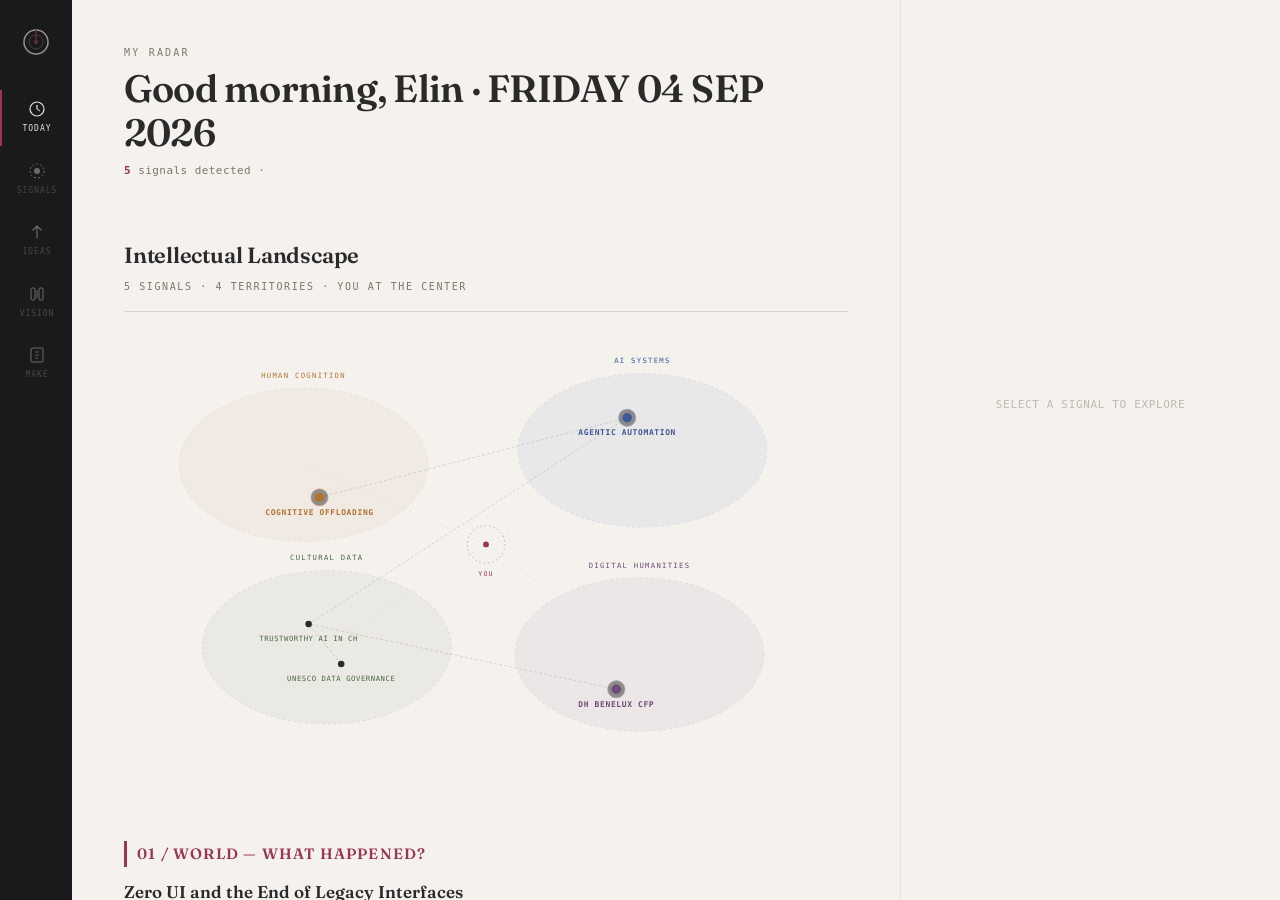
==== commit dc4a0d3e: "Fix JS syntax error: onerror handler single-quote conflict, use this.remove()" ====
--- a/index.html
+++ b/index.html
@@ -499,7 +499,7 @@
       html += '<div class="ew-label">03 / Look — What should train your eye?</div>';
       html += '<article>';
       if(lk.image_url){
-        html += '<img class="ew-look-image" src="' + esc(lk.image_url) + '" alt="' + esc(lk.subject || '') + '" style="width:100%;height:280px;object-fit:cover;" onerror="this.style.display='none'"/>';
+        html += '<img class="ew-look-image" src="' + esc(lk.image_url) + '" alt="' + esc(lk.subject || '') + '" style="width:100%;height:280px;object-fit:cover;" onerror="this.remove()"/>';
       }
       html += '<h3 class="ew-look-subject">' + esc(lk.subject || '') + '</h3>';
       if(lk.look_for && lk.look_for.length){
@@ -519,7 +519,7 @@
       html += '<div class="ew-label">04 / Discover — Who should enter your world?</div>';
       html += '<article><div class="ew-discover-layout">';
       if(ds.portrait_url){
-        html += '<img class="ew-discover-portrait" src="' + esc(ds.portrait_url) + '" alt="' + esc(ds.name || '') + '" style="width:120px;height:150px;object-fit:cover;" onerror="this.style.display='none'"/>';
+        html += '<img class="ew-discover-portrait" src="' + esc(ds.portrait_url) + '" alt="' + esc(ds.name || '') + '" style="width:120px;height:150px;object-fit:cover;" onerror="this.remove()"/>';
       } else {
         html += '<div class="ew-discover-portrait"><span class="ew-discover-portrait-placeholder">portrait</span></div>';
       }
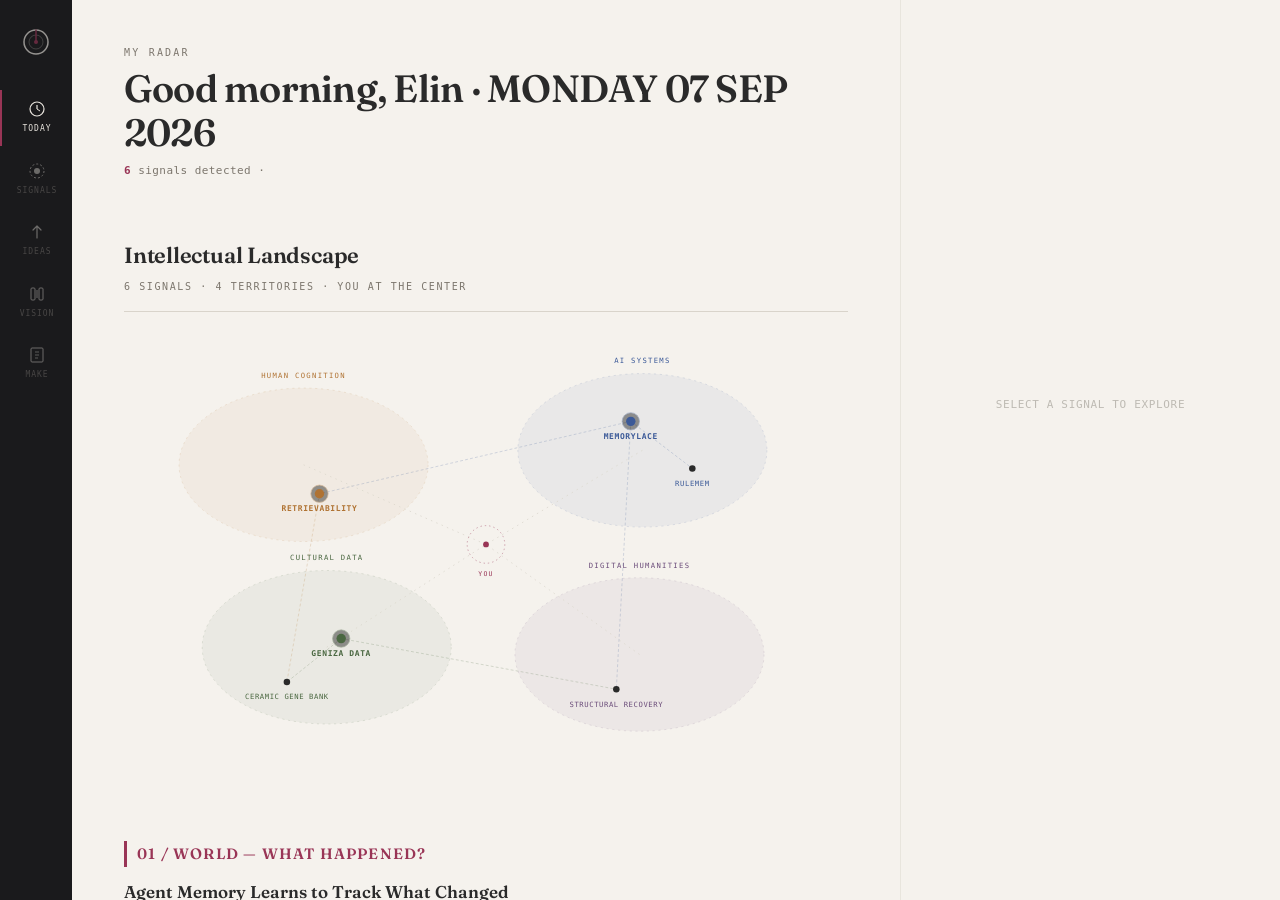
==== commit 91d2f205: "Daily update 2026-09-07 (rebuilt from template)" ====
--- a/index.html
+++ b/index.html
@@ -733,168 +733,254 @@
   var feedCache = null;
 var feed = {
   "$schema": "radar-daily-feed-v2",
-  "date": "2026-09-04",
+  "date": "2026-09-07",
   "territories": [
-    {"name": "AI SYSTEMS", "x": 716, "y": 180},
-    {"name": "HUMAN COGNITION", "x": 248, "y": 200},
-    {"name": "CULTURAL DATA", "x": 280, "y": 452},
-    {"name": "DIGITAL HUMANITIES", "x": 712, "y": 462}
+    { "name": "AI SYSTEMS", "x": 716, "y": 180 },
+    { "name": "HUMAN COGNITION", "x": 248, "y": 200 },
+    { "name": "CULTURAL DATA", "x": 280, "y": 452 },
+    { "name": "DIGITAL HUMANITIES", "x": 712, "y": 462 }
   ],
   "signals": [
     {
       "id": "s1",
-      "headline": "Agentic Automation — Rethinking Human Agency with Proactive AI",
-      "one_liner": "ACM CHI paper examines how workers keep control when collaborating with AI systems that act on their own",
+      "headline": "Agent Memory Learns to Track What Changed",
+      "one_liner": "MemoryLACE models the lifecycle of evidence — merge, supersession, contradiction — instead of storing memories as flat facts",
       "signal_type": "NOW",
       "chain": "AI SYSTEMS → HUMAN COGNITION",
-      "why_you": "Directly hits your growth edge: moving from AI-tool-user to systems-understander. This paper models the exact tension you're navigating.",
-      "title": "Agentic Automation Experiences",
-      "source": "ACM CHI 2026",
-      "url": "https://dl.acm.org/doi/10.1145/3772363.3778732",
-      "date": "2026-09-01",
-      "summary": "Examines how proactive AI agents that initiate actions reshape worker agency. Proposes a framework for keeping humans in control during agentic collaboration.",
-      "why_it_matters": "As AI agents become proactive actors rather than passive tools, the question of who drives the workflow becomes central to HCI research.",
-      "why_you_should_care": "This is the exact boundary you're exploring: when does AI extend cognition vs. replace it? The framework here gives you vocabulary for your own thinking.",
-      "radar_score": 0.92,
+      "why_you": "Your Phase 9 coaching layer persists conversations. This paper asks the question your schema hasn't answered yet: what happens when a later message contradicts an earlier one?",
+      "title": "MemoryLACE: Memory Lifecycle-Aware Consolidation and Evidence Retrieval",
+      "source": "arXiv (cs.CL)",
+      "url": "https://arxiv.org/abs/2609.03201",
+      "date": "2026-09-02",
+      "summary": "Argues that long-term LLM agents must distinguish repeated evidence, historical states, updates and unresolved contradictions — but that most textual memory systems leave those relations implicit, while richer structured approaches pay for them in complexity. MemLACE models the lifecycle explicitly through sparse merge, supersession and contradiction relations while preserving atomic natural-language memories and their provenance. At retrieval time it reconstructs relation-aware evidence units that expose current, historical, supporting and conflicting evidence. On BEAM and StructMemEval it achieves the highest overall performance in same-backbone comparisons and cuts end-to-end runtime on BEAM by 66.6% relative to Hindsight, the strongest reported reflective-memory baseline. Ablations identify lifecycle expansion and temporal awareness as the principal contributors.",
+      "why_it_matters": "It shows you don't need a full knowledge graph or global reflection to get long-term memory right — modelling the local lifecycle of evidence is sufficient. That's a much cheaper design than the field assumed.",
+      "why_you_should_care": "You already require every coaching suggestion to carry an Evidence ID, a reasoning trace and a confidence number. MemLACE is the same instinct applied to storage: a fact with no origin and no history isn't a fact, it's a guess.",
+      "radar_score": 0.91,
       "domains": ["AI SYSTEMS", "HUMAN COGNITION"],
-      "connections": [{"to_signal": "s2", "type": "complementary"}],
-      "suggested_action": "Read the framework section, then map it against your own AI tool usage patterns",
-      "landscape": {"domain": "AI SYSTEMS", "short": "Agentic Automation", "x": 695, "y": 135, "strength": "strong"}
+      "connections": [
+        { "to_signal": "s2", "type": "convergence" },
+        { "to_signal": "s3", "type": "complementary" },
+        { "to_signal": "s6", "type": "ecosystem" }
+      ],
+      "suggested_action": "Skim the section on relation types, then write down what your own conversation store does today when a newer message contradicts an older one. If the answer is 'nothing', you've just found your next Phase 9 issue.",
+      "landscape": { "domain": "AI SYSTEMS", "short": "MemoryLACE", "x": 700, "y": 140, "strength": "strong" }
     },
     {
       "id": "s2",
-      "headline": "AI Reshaping Human Skills and Thinking — APA Monitor",
-      "one_liner": "American Psychological Association reports on how cognitive offloading to AI changes human skill development",
-      "signal_type": "LEARN",
-      "chain": "HUMAN COGNITION → AI SYSTEMS",
-      "why_you": "Maps directly onto your open question about when AI extends vs. replaces cognition.",
-      "title": "How AI is Reshaping Human Skills and Thinking",
-      "source": "APA Monitor",
-      "url": "https://www.apa.org/monitor/2026/07-08/ai-job-skills-thinking",
-      "date": "2026-08-15",
-      "summary": "APA examines the cognitive offloading phenomenon: people increasingly delegate memory, calculation, and judgment to AI, freeing mental resources but potentially eroding skills.",
-      "why_it_matters": "The first large-scale professional psychology perspective on AI cognitive offloading — not just tech industry opinions.",
-      "why_you_should_care": "Gives you empirical grounding for the question your Radar already carries: the boundary between extension and replacement.",
-      "radar_score": 0.88,
-      "domains": ["HUMAN COGNITION", "AI SYSTEMS"],
-      "connections": [{"to_signal": "s1", "type": "complementary"}],
-      "suggested_action": "Compare APA's offloading framework with the ACM agency framework — do they agree?",
-      "landscape": {"domain": "HUMAN COGNITION", "short": "Cognitive Offloading", "x": 270, "y": 245, "strength": "strong"}
+      "headline": "Memory as Rules, Not Transcripts",
+      "one_liner": "RuleMem induces reusable Horn clauses from conversation history and validates each one with a perplexity-consistency check",
+      "signal_type": "NOW",
+      "chain": "AI SYSTEMS",
+      "why_you": "Two independent teams published this week concluding that storing conversation history verbatim is the wrong primitive. Yours currently stores it verbatim.",
+      "title": "RuleMem: Active Rule Memory for Long-Term Conversational Agents",
+      "source": "arXiv (cs.CL)",
+      "url": "https://arxiv.org/abs/2609.03915",
+      "date": "2026-09-03",
+      "summary": "Existing memory mechanisms mostly treat past information as passively stored facts, which leaves semantic gaps and makes reasoning unreliable. RuleMem instead induces reusable natural-language Horn clauses from historical interactions and validates them with a Rule Perplexity Consistency (RPC) mechanism. The induced rules then actively guide both evidence retrieval and answer generation, supplying explicit logical structure. Against 14 baselines on LoCoMo it achieved the highest accuracy, exceeding the baseline average by 27.47 points — a 54.3% relative improvement.",
+      "why_it_matters": "It reframes agent memory from 'retrieve the closest past utterance' to 'retrieve the pattern that held across many utterances' — a shift from similarity search to induction.",
+      "why_you_should_care": "Your rule engine is hand-written and deterministic; your LLM layer is probabilistic. RuleMem sits precisely in the gap: rules that are learned from data but still readable as sentences you can inspect.",
+      "radar_score": 0.84,
+      "domains": ["AI SYSTEMS"],
+      "connections": [
+        { "to_signal": "s1", "type": "convergence" }
+      ],
+      "suggested_action": "Read how RPC decides whether an induced rule is trustworthy, then ask whether your deterministic fallback layer could be extended the same way — learned, but still inspectable.",
+      "landscape": { "domain": "AI SYSTEMS", "short": "RuleMem", "x": 785, "y": 205, "strength": "normal" }
     },
     {
       "id": "s3",
-      "headline": "Trustworthy AI in Cultural Heritage — Nature Paper",
-      "one_liner": "Methodology for embedding explainability and bias-mitigation in CH AI systems, published in Heritage Science",
+      "headline": "You Miss AI Errors Because You Can't Reach What You Know",
+      "one_liner": "A 640-person field experiment: oversight fails on retrievability, not on knowledge or effort",
       "signal_type": "LEARN",
-      "chain": "CULTURAL DATA → AI SYSTEMS",
-      "why_you": "Sits at your primary intersection: AI × cultural heritage. Methodology you could reference in your own work.",
-      "title": "Towards Trustworthy AI in Cultural Heritage",
-      "source": "Heritage Science (Nature)",
-      "url": "https://www.nature.com/articles/s40494-026-02403-z",
-      "date": "2026-08-28",
-      "summary": "Proposes a methodology for trustworthy AI in the cultural heritage sector, embedding explainability and bias-mitigation strategies directly into CH workflows.",
-      "why_it_matters": "First peer-reviewed methodology (Nature portfolio) specifically targeting AI trustworthiness in cultural heritage — not general AI ethics adapted to CH.",
-      "why_you_should_care": "This is publishable, citable research at your exact intersection. The methodology could become a reference framework for your own DH projects.",
-      "radar_score": 0.85,
-      "domains": ["CULTURAL DATA", "AI SYSTEMS"],
-      "connections": [{"to_signal": "s1", "type": "ecosystem"}],
-      "suggested_action": "Read the methodology section — could you apply this framework to a Venice cultural data project?",
-      "landscape": {"domain": "CULTURAL DATA", "short": "Trustworthy AI in CH", "x": 255, "y": 420, "strength": "normal"}
+      "chain": "HUMAN COGNITION → AI SYSTEMS",
+      "why_you": "This is the concept to carry this week. It turns 'be careful with AI output' from a willpower problem into a design problem — and you are currently designing exactly that surface.",
+      "title": "Knowing Is Not Enough: Information Retrievability as a Precondition to Effective LLM Oversight",
+      "source": "arXiv (cs.HC / cs.AI)",
+      "url": "https://arxiv.org/abs/2609.01976",
+      "date": "2026-09-02",
+      "summary": "Prior work locates oversight failures in users' capability to review LLM output or their engagement in doing so. This paper develops an alternative, retrieval-based account: error detection is more effective when oversight-relevant information is accessible at the moment of review. Across two randomized lab-in-the-field experiments with 640 customer-facing employees, self-generated explanations improved error detection and strengthened recall of verification-relevant reasoning, while cues that reactivate that reasoning helped sustain detection under repeated LLM use. The authors identify information retrievability as a distinct precondition for effective oversight, and generative encoding plus cue-supported reactivation as the mechanisms that build and sustain it.",
+      "why_it_matters": "It moves the fix from 'train users to be more careful' to 'design the review moment so the relevant reasoning is reachable' — an interface problem, not a discipline problem.",
+      "why_you_should_care": "Your coach returns seven sections including Evidence and Confidence. This is the empirical argument for why those fields must be visible at the moment you read the answer, not buried below it. It also explains a feeling you already have: you can know something and still fail to apply it while reviewing AI output.",
+      "radar_score": 0.89,
+      "domains": ["HUMAN COGNITION", "AI SYSTEMS"],
+      "connections": [
+        { "to_signal": "s1", "type": "complementary" },
+        { "to_signal": "s5", "type": "design_implication" }
+      ],
+      "suggested_action": "For one week: before accepting any AI-generated code or answer, write one sentence in your own words saying why you think it's right. That's generative encoding — the exact intervention the paper tested.",
+      "landscape": { "domain": "HUMAN COGNITION", "short": "Retrievability", "x": 270, "y": 240, "strength": "strong" }
     },
     {
       "id": "s4",
-      "headline": "UNESCO Rights-Based Data Governance for Inclusive AI",
-      "one_liner": "Second cohort launching June 2026 for policymakers designing rights-based data governance frameworks",
+      "headline": "Forty Years of Medieval Fragments, Released as a Dataset",
+      "one_liner": "The Princeton Geniza Project publishes its data essay and dataset: 35,855 documents, 1,802 people, 486 places — open, quarterly updated",
       "signal_type": "NOW",
-      "chain": "CULTURAL DATA → HUMAN COGNITION",
-      "why_you": "Governance frameworks shape what AI can do with cultural data — directly affects your DH work in Europe.",
-      "title": "Governments Advance Rights-Based Data Governance",
-      "source": "UNESCO",
-      "url": "https://www.unesco.org/en/articles/governments-advance-rights-based-data-governance-unlock-inclusive-ai-futures",
-      "date": "2026-08-20",
-      "summary": "UNESCO announces second cohort of rights-based data governance training for policymakers, expanding structured guidance for inclusive AI futures.",
-      "why_it_matters": "The governance layer determines what's legally possible for AI in cultural institutions — this shapes your entire career space.",
-      "why_you_should_care": "As someone working at the intersection of data science and cultural heritage in Europe, governance literacy is survival skill #1.",
-      "radar_score": 0.78,
-      "domains": ["CULTURAL DATA", "HUMAN COGNITION"],
-      "connections": [{"to_signal": "s3", "type": "ecosystem"}],
-      "suggested_action": "Bookmark this — when you start your DS thesis, governance frameworks will be essential context",
-      "landscape": {"domain": "CULTURAL DATA", "short": "UNESCO Data Governance", "x": 300, "y": 475, "strength": "normal"}
+      "chain": "CULTURAL DATA → DIGITAL HUMANITIES",
+      "why_you": "You keep wanting a real dataset to practise on that isn't Titanic or iris. This is one: everyday medieval Mediterranean life, openly licensed, documented by the people who built it.",
+      "title": "Princeton Geniza Project Datasets (Journal of Cultural Analytics, 11(3):1–35)",
+      "source": "Princeton Center for Digital Humanities",
+      "url": "http://cdh.princeton.edu/news/2026/09/01/journal-of-cultural-analytics-publishes-data-essay-on-cairo-geniza-bridging-medieval-middle-east-with-data-science-and-ai",
+      "date": "2026-09-01",
+      "summary": "A new data essay by Rebecca Sutton Koeser (CDH) and Marina Rustow (Near Eastern Studies / History) gives the first full account of the data behind the Princeton Geniza Project. The Cairo Geniza preserved hundreds of thousands of discarded Hebrew-script writings from everyday medieval life c. 950–1250, spanning Spain to Sumatra. PGP now holds 35,855 documents with descriptions, document types, languages and scripts, dates across multiple calendars, transcriptions, translations and citations — plus 1,802 people and 486 places. The essay documents forty years of history, from an IBM-funded 1986 pilot to the five-and-a-half-year rebuild, and explains the modelling decisions, including the many-to-many relationship between physical fragments and the documents written on them. The dataset is archived on Zenodo and updated quarterly; the essay is open access.",
+      "why_it_matters": "It's a rare case where a flagship humanities dataset publishes not just the data but the reasoning behind its schema — the part that's normally invisible, and the part most worth studying.",
+      "why_you_should_care": "The core modelling decision — one physical fragment can carry many documents, one document can span many fragments — is a genuinely interesting data-modelling problem, and it has the same shape as 'which memory does this fact belong to' in the MemoryLACE signal.",
+      "radar_score": 0.87,
+      "domains": ["CULTURAL DATA", "DIGITAL HUMANITIES"],
+      "connections": [
+        { "to_signal": "s6", "type": "ecosystem" },
+        { "to_signal": "s5", "type": "theme" }
+      ],
+      "suggested_action": "Read the modelling-decisions section before you touch the data. Then download it and count documents by script — one query, and you already know something no single scholar could see by hand.",
+      "landscape": { "domain": "CULTURAL DATA", "short": "Geniza Data", "x": 300, "y": 440, "strength": "strong" }
     },
     {
       "id": "s5",
-      "headline": "DH Benelux 2026 Call for Papers — Narrative Analysis",
-      "one_liner": "CFP for DH Benelux 2026 examining affordances and limitations of digital tools for narrative analysis",
+      "headline": "The Algorithm Proposes, the Restorer Disposes",
+      "one_liner": "Jingdezhen's ceramic gene bank uses AI to match 16,000+ dragon-jar shards — and writes human judgment back into the next search",
+      "signal_type": "NOW",
+      "chain": "CULTURAL DATA",
+      "why_you": "You work in clay. This is the largest ceramics digitisation programme on earth saying out loud that AI has algorithmic ability but no judgment — and designing the whole loop around that fact.",
+      "title": "Jingdezhen Ancient Ceramics Gene Bank Gives Millennia-Old Shards a Digital Afterlife",
+      "source": "China News Service (中新社)",
+      "url": "https://www.chinanews.com.cn/sh/2026/09-04/10690243.shtml",
+      "date": "2026-09-04",
+      "summary": "More than 16,000 blue-and-white dragon-jar shards at the Jingdezhen Imperial Kiln Museum are receiving new 'identity cards': 3D scanning converts fracture surfaces, curvature and ornament into computable data, and AI proposes candidate neighbouring fragments. Then an experienced restorer judges — and that judgment is written back into the database to narrow the machine's next search. As restoration lead Hao Guojiang puts it, 'AI has algorithmic ability, but no judgment'; humans and AI are not a substitution relationship but a spiral of asking questions and correcting answers. The technique has been validated on 246 large dragon-jar fragments. The gene bank rests on roughly 20 million kiln specimens excavated over forty years, organised in an '8+X' schema, and 89 institutions including the British Museum and the Met are collaborating on a World Ceramics Interactive Map.",
+      "why_it_matters": "It's a deployed human-in-the-loop system where the human correction isn't an afterthought but the mechanism that shrinks the search space — a rare honest account of what AI actually does in conservation.",
+      "why_you_should_care": "Two things. First, it's your exact material — ceramics — treated as computable geometry. Second, 'AI has algorithmic ability but no judgment' is the same sentence the Georgia Tech architectural historian said yesterday, from a completely different field and continent.",
+      "radar_score": 0.85,
+      "domains": ["CULTURAL DATA"],
+      "connections": [
+        { "to_signal": "s4", "type": "theme" },
+        { "to_signal": "s3", "type": "design_implication" }
+      ],
+      "suggested_action": "Note the loop shape: machine proposes → human judges → judgment becomes data. Sketch it next to your rule-engine fallback. They're the same loop wearing different clothes.",
+      "landscape": { "domain": "CULTURAL DATA", "short": "Ceramic Gene Bank", "x": 225, "y": 500, "strength": "normal" }
+    },
+    {
+      "id": "s6",
+      "headline": "Digitization Breaks Relationships. Someone Is Fixing That.",
+      "one_liner": "A Purdue project uses generative AI to restore what scanning destroys — who is speaking, who a letter was sent to — and will publish the workflow openly",
       "signal_type": "OPPORTUNITY",
       "chain": "DIGITAL HUMANITIES",
-      "why_you": "An actual CFP at your level — undergraduate DH research welcome, narrative analysis matches your interests.",
-      "title": "DH Benelux 2026 — Call for Papers",
-      "source": "DH Benelux",
-      "url": "https://2026.dhbenelux.org/call-for-papers-2026/",
+      "why_you": "This is a named, funded, reproducible research problem sitting exactly on your intersection — and unlike most, it's publishing its method, not just its results.",
+      "title": "Structural Recovery for Digitized Historical Archives (IMLS Early Career Research project, Purdue)",
+      "source": "Purdue Libraries and School of Information Studies",
+      "url": "https://blogs.lib.purdue.edu/news/2026/09/01/purdue-libraries-and-school-of-information-studies-faculty-advance-ai-innovation-across-research-teaching-and-knowledge-stewardship",
       "date": "2026-09-01",
-      "summary": "DH Benelux 2026 welcomes contributions examining digital tools and methodologies for narrative analysis. Open to various formats including short papers.",
-      "why_it_matters": "A real publication venue at the intersection of DH and computational narrative — exactly your territory.",
-      "why_you_should_care": "You're a first-year undergrad at a European university. Submitting to DH Benelux is ambitious but not impossible — and the deadline approach gives you a concrete goal.",
-      "radar_score": 0.82,
-      "domains": ["DIGITAL HUMANITIES"],
-      "connections": [{"to_signal": "s3", "type": "complementary"}],
-      "suggested_action": "Check submission format and deadline. Could a Venice cultural data narrative project fit?",
-      "landscape": {"domain": "DIGITAL HUMANITIES", "short": "DH Benelux CFP", "x": 680, "y": 510, "strength": "strong"}
+      "summary": "Spencer Stewart's project starts from an observation most digitization programmes ignore: scanning preserves the text but strips the relationships — identifying who is speaking in a transcript, or who the recipient of a letter was. The project uses generative AI to build a structural recovery framework that automatically identifies and reconstructs those relationships while maintaining archival accuracy, transparency and accountability, tested through three case studies with Purdue Archives and Special Collections. It will produce a generalizable, reproducible workflow plus open online learning modules. In the same announcement, Gang Shao's AIMI project builds an agentic infrastructure in which multiple agents find metadata gaps, retrieve authoritative vocabularies, validate against schemas, and document provenance, confidence measures and decision processes.",
+      "why_it_matters": "It names a failure mode of digitization — the scan is not the record — and treats relationship recovery as a first-class research problem rather than a cleanup chore.",
+      "why_you_should_care": "Combined with the Geniza dataset, this is a complete beginner's setup: an open dataset with exactly this problem, and an open method being published for exactly this problem. You don't need a lab, a supervisor, or permission to start.",
+      "radar_score": 0.83,
+      "domains": ["DIGITAL HUMANITIES", "CULTURAL DATA"],
+      "connections": [
+        { "to_signal": "s4", "type": "ecosystem" },
+        { "to_signal": "s1", "type": "ecosystem" }
+      ],
+      "suggested_action": "Bookmark it and set a reminder to watch for the learning modules. Meanwhile, open the Geniza data and find one letter where the recipient is ambiguous — you'll feel the problem in about five minutes.",
+      "landscape": { "domain": "DIGITAL HUMANITIES", "short": "Structural Recovery", "x": 680, "y": 510, "strength": "normal" }
     }
   ],
   "pattern": {
     "label": "PATTERN EMERGING",
-    "statement": "The question of AI agency is being answered simultaneously from two directions: HCI researchers are designing frameworks for human control, while psychologists are documenting what happens when that control erodes. The gap between these two literatures is where the real insight lives.",
-    "contributing": ["s1", "s2", "s3"]
+    "statement": "Four unrelated teams spent this week solving the same problem from different ends: knowing something is not the same as being able to reach it when it matters. A memory framework for LLM agents models merge, supersession and contradiction explicitly instead of storing facts flat. A second one induces reusable rules rather than saving statements. An HCI study with 640 employees finds reviewers miss AI errors not because they lack knowledge but because the relevant reasoning isn't retrievable at the moment of review. And archivists are hitting the identical failure in cultural data — digitization preserves the object but strips the relationships, so nobody can tell who wrote to whom. Different fields, one discovery: memory is not storage. It's provenance plus retrievability.",
+    "contributing": ["s1", "s2", "s3", "s4", "s6"]
   },
   "open_question": {
     "label": "A QUESTION WORTH CARRYING",
-    "text": "If agentic AI is designed to be proactive and cognitive offloading erodes skills by default, what interaction model keeps AI useful without making human judgment optional?"
+    "text": "If what actually fails is retrieval at the moment you need it — not knowledge itself — then what should an AI system hand back to you: the answer, or the reasoning you'd need in order to catch the answer being wrong?"
   },
   "editorial": {
     "world": [
-      {"headline": "Zero UI and the End of Legacy Interfaces", "sub": "IEEE Computer Society reports 2026 HCI trends — AI agents replacing UI flows with intent understanding", "why": "Zero UI is the architectural shift behind agentic AI — understanding it gives you design vocabulary", "source_url": "https://www.computer.org/publications/tech-news/trends/hci-trends-2026", "source_name": "IEEE Computer Society"},
-      {"headline": "UNESCO Expands AI Data Governance Program", "sub": "Second cohort for rights-based governance training launching mid-2026", "why": "Governance literacy is survival skill for DS+DH work in Europe", "source_url": "https://www.unesco.org/en/articles/governments-advance-rights-based-data-governance-unlock-inclusive-ai-futures", "source_name": "UNESCO"},
-      {"headline": "APA Maps AI's Impact on Human Skill Development", "sub": "Cognitive offloading frees mental resources but risks eroding critical skills", "why": "Empirical backing for the extension-vs-replacement question you already carry", "source_url": "https://www.apa.org/monitor/2026/07-08/ai-job-skills-thinking", "source_name": "American Psychological Association"}
+      {
+        "headline": "Agent Memory Learns to Track What Changed",
+        "sub": "MemoryLACE models merge, supersession and contradiction — and cuts runtime 66.6% versus the strongest reflective-memory baseline",
+        "why": "The design conclusion is cheaper than expected: you don't need a knowledge graph, you need an evidence lifecycle",
+        "source_url": "https://arxiv.org/abs/2609.03201",
+        "source_name": "arXiv (cs.CL)"
+      },
+      {
+        "headline": "Forty Years of Medieval Fragments, Released",
+        "sub": "Princeton publishes the Geniza dataset — 35,855 documents, 1,802 people, 486 places, open and updated quarterly",
+        "why": "A flagship humanities dataset that publishes its schema reasoning, not just its rows — the part worth studying",
+        "source_url": "http://cdh.princeton.edu/news/2026/09/01/journal-of-cultural-analytics-publishes-data-essay-on-cairo-geniza-bridging-medieval-middle-east-with-data-science-and-ai",
+        "source_name": "Princeton Center for Digital Humanities"
+      },
+      {
+        "headline": "The Algorithm Proposes, the Restorer Disposes",
+        "sub": "Jingdezhen's gene bank matches 16,000+ ceramic shards with AI, then writes the restorer's judgment back into the search",
+        "why": "Human correction isn't the safety net here — it's the mechanism that shrinks the search space",
+        "source_url": "https://www.chinanews.com.cn/sh/2026/09-04/10690243.shtml",
+        "source_name": "China News Service (中新社)"
+      }
     ],
     "think": [
-      {"concept": "Agentic Boundaries", "question": "Where is the line between an AI that suggests and an AI that decides?", "explain": "The ACM framework treats proactive AI as a design choice, not inevitability. The question is where to draw the boundary — and who draws it.", "why": "This is the conceptual question beneath every AI tool you use. Answering it once, clearly, would sharpen every subsequent design decision.", "source_url": "https://dl.acm.org/doi/10.1145/3772363.3778732"},
-      {"concept": "Governance as Design Material", "question": "Can data governance frameworks be treated as creative constraints rather than compliance burdens?", "explain": "UNESCO's rights-based approach frames governance as enabling rather than restrictive. If DH researchers adopt this frame, governance becomes a design parameter.", "why": "Reframing governance from obstacle to material would change how you approach every DH project that touches cultural data.", "source_url": "https://www.unesco.org/en/articles/governments-advance-rights-based-data-governance-unlock-inclusive-ai-futures"}
+      {
+        "concept": "Information Retrievability",
+        "question": "Why do you miss AI's errors even when you actually know the material?",
+        "explain": "Oversight failure usually gets blamed on skill or laziness. This paper argues the real precondition is whether the reasoning you'd need is reachable at the moment of review. Two mechanisms build it: generating your own explanation (generative encoding), and cues that reactivate that reasoning later (cue-supported reactivation).",
+        "why": "It converts 'be more careful with AI' from a character flaw into an interface requirement — and you're the one designing that interface.",
+        "source_url": "https://arxiv.org/abs/2609.01976"
+      },
+      {
+        "concept": "Provenance & Supersession",
+        "question": "What does a fact owe you about its own history?",
+        "explain": "A stored fact without an origin and a history is indistinguishable from a guess. Supersession is the relation that says 'this replaced that' — and it's the one flat memory stores quietly throw away. Agents need it (MemoryLACE), archives need it (structural recovery), and your Evidence ID requirement is a version of the same instinct.",
+        "why": "It's the rare idea that is simultaneously an engineering constraint, an archival principle, and a study habit.",
+        "source_url": "https://arxiv.org/abs/2609.03201"
+      }
     ],
     "look": {
-      "subject": "Zero UI — Designing for Intent, Not Screens",
-      "look_for": ["How interface elements disappear when AI understands intent", "The typography of invisible systems — metadata that only surfaces on demand", "The calm aesthetic of systems that don't need to show everything"],
-      "visit_url": "https://www.computer.org/publications/tech-news/trends/hci-trends-2026",
-      "visit_name": "IEEE HCI Trends 2026",
-      "image_url": "https://bpando.org/wp-content/uploads/12-Mauritshuis-Art-Museum-Gallery-Branding-Print-Poster-Metallic-Gold-Spot-Colour-Dutch-Design-Studio-Dumbar-BPO.jpg"
+      "subject": "A Geniza Fragment, Read as Data",
+      "look_for": [
+        "Text laid out at more than one angle on a single sheet — a physical object that resists one clean reading order",
+        "The gap between 'a fragment' and 'a document': one piece of parchment can carry several, one document can span several pieces",
+        "What has to be true of a database before this becomes searchable rather than merely photographed"
+      ],
+      "visit_url": "https://geniza.princeton.edu/",
+      "visit_name": "Princeton Geniza Project",
+      "image_url": "https://thumb.wikimedia.org/wikipedia/commons/thumb/6/6f/Bab_voc_fragment_2.jpg/960px-Bab_voc_fragment_2.jpg"
     },
     "discover": {
-      "name": "Dr. William Mattingly",
-      "roles": ["Digital Humanities Educator", "Python for Humanities Author"],
-      "desc": "Created Python for Digital Humanities — free textbooks, video lessons, and full course teaching Python to humanists, sociologists, and researchers.",
-      "why": "His pedagogy bridges the exact gap you're navigating: computational thinking for non-CS minds. His approach could inform how you structure your own learning.",
-      "tags": ["Python", "Digital Humanities", "Pedagogy", "Open Education"],
-      "link_url": "https://pythonhumanities.com/",
-      "portrait_url": "https://avatars.githubusercontent.com/u/62964060?v=4"
+      "name": "Marina Rustow",
+      "roles": [
+        "Professor of Near Eastern Studies & History, Princeton",
+        "Director, Princeton Geniza Lab"
+      ],
+      "desc": "A historian of the medieval Islamic and Jewish Mediterranean who spent years turning hundreds of thousands of scattered Geniza fragments into a queryable corpus — and who then published the reasoning behind the data model, not just the data.",
+      "why": "She's a working model of the thing you're trying to become: someone who refuses to choose between humanistic questions and computational rigour, and who treats the schema as an argument rather than plumbing.",
+      "tags": ["Cairo Geniza", "Medieval Mediterranean", "Digital Humanities", "Open Data"],
+      "link_url": "https://en.wikipedia.org/wiki/Marina_Rustow"
     },
     "explore": {
-      "question": "What happens when you apply trustworthy AI methodology to a real cultural heritage collection?",
-      "start_url": "https://www.nature.com/articles/s40494-026-02403-z",
-      "start_name": "Trustworthy AI in CH (Nature)",
+      "question": "What would you see in 35,855 medieval documents that no single scholar could?",
+      "start_url": "https://geniza.princeton.edu/",
+      "start_name": "Princeton Geniza Project",
       "trail": [
-        {"title": "Read the Nature paper methodology section", "hint": "Focus on explainability requirements — how do they operationalize 'trustworthy'?"},
-        {"title": "Pick a Venice cultural collection (e.g., Venezia Musei Civici)", "hint": "What data exists? What AI tasks would make sense? What could go wrong?"},
-        {"title": "Map the methodology to the collection", "hint": "Where do bias risks appear? What needs explainability? Who are the stakeholders?"},
-        {"title": "Write a 1-page sketch: Trustworthy AI for [Collection]", "hint": "This could become a DH Benelux short paper or a course project"}
+        {
+          "title": "Read the data essay's modelling-decisions section first",
+          "hint": "The many-to-many relation between fragments and documents is the whole difficulty. Understand it before you query anything."
+        },
+        {
+          "title": "Download the dataset from Zenodo (DOI 10.5281/zenodo.18716581)",
+          "hint": "CC-licensed, updated quarterly. Don't over-prepare — just get the file locally."
+        },
+        {
+          "title": "Count documents by script, then by document type",
+          "hint": "Two groupbys. Write them yourself, don't ask. This is the read → modify → write loop on real data."
+        },
+        {
+          "title": "Pick one person from the 1,802 and trace their appearances",
+          "hint": "The moment a name becomes a pattern across decades is the moment the dataset stops being abstract."
+        }
       ],
-      "why": "Taking a methodology from paper to practice is the fastest way to move from knowledge consumer to knowledge builder."
+      "why": "This is a first data-science project whose subject is medieval Mediterranean life instead of iris flowers — and the modelling problem at its centre is the same one the agent-memory papers are wrestling with."
     },
     "make": {
-      "tool": "Python for Digital Humanities (pythonhumanities.com)",
-      "does": "Free structured Python curriculum designed specifically for humanities researchers — stylometry, topic modeling, word embeddings",
-      "why": "Your growth edge is computational thinking. This curriculum teaches Python the way your mind works: concept-first, application-immediate.",
-      "try": "Start with the text analysis module — it connects directly to your narrative analysis interest and the DH Benelux CFP",
-      "link_url": "https://pythonhumanities.com/"
+      "tool": "A Provenance Log in 30 Lines",
+      "does": "A tiny Python store where every fact is a dict carrying source, timestamp and an optional supersedes field — and where get() refuses to return a fact without its origin attached",
+      "why": "You're building a coaching layer that must cite Evidence IDs and never hallucinate. Writing the storage primitive yourself is the fastest way to feel why 'every fact carries its provenance' is a design constraint, not a nice-to-have.",
+      "try": "Start with add_fact(text, source). Then add supersede(old_id, new_id). Finally, make get() raise an error if a fact has no source — and notice how much of your design suddenly has to be explicit.",
+      "link_url": "https://arxiv.org/abs/2609.03201"
     }
   }
 };
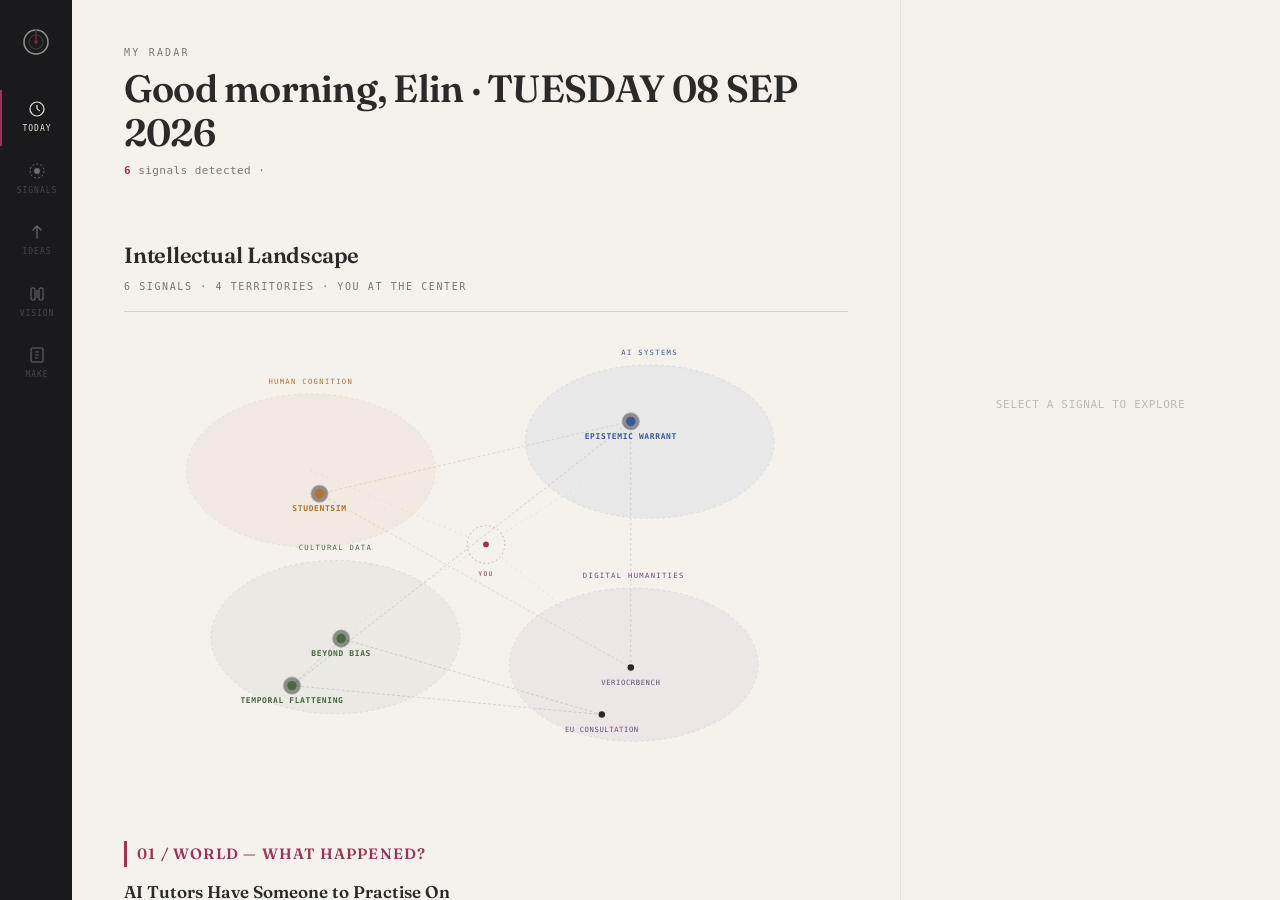
==== commit 4dc0392f: "Daily update 2026-09-08" ====
--- a/index.html
+++ b/index.html
@@ -733,254 +733,255 @@
   var feedCache = null;
 var feed = {
   "$schema": "radar-daily-feed-v2",
-  "date": "2026-09-07",
+  "date": "2026-09-08",
   "territories": [
-    { "name": "AI SYSTEMS", "x": 716, "y": 180 },
-    { "name": "HUMAN COGNITION", "x": 248, "y": 200 },
-    { "name": "CULTURAL DATA", "x": 280, "y": 452 },
-    { "name": "DIGITAL HUMANITIES", "x": 712, "y": 462 }
+    { "name": "AI SYSTEMS", "x": 726, "y": 168 },
+    { "name": "HUMAN COGNITION", "x": 258, "y": 208 },
+    { "name": "CULTURAL DATA", "x": 292, "y": 438 },
+    { "name": "DIGITAL HUMANITIES", "x": 704, "y": 476 }
   ],
   "signals": [
     {
       "id": "s1",
-      "headline": "Agent Memory Learns to Track What Changed",
-      "one_liner": "MemoryLACE models the lifecycle of evidence — merge, supersession, contradiction — instead of storing memories as flat facts",
+      "headline": "AI Tutors Finally Have Someone to Practise On",
+      "one_liner": "Microsoft and UIUC train one simulator per student, scored on two axes separately: does it still sound like them, and can it actually be taught",
       "signal_type": "NOW",
-      "chain": "AI SYSTEMS → HUMAN COGNITION",
-      "why_you": "Your Phase 9 coaching layer persists conversations. This paper asks the question your schema hasn't answered yet: what happens when a later message contradicts an earlier one?",
-      "title": "MemoryLACE: Memory Lifecycle-Aware Consolidation and Evidence Retrieval",
-      "source": "arXiv (cs.CL)",
-      "url": "https://arxiv.org/abs/2609.03201",
-      "date": "2026-09-02",
-      "summary": "Argues that long-term LLM agents must distinguish repeated evidence, historical states, updates and unresolved contradictions — but that most textual memory systems leave those relations implicit, while richer structured approaches pay for them in complexity. MemLACE models the lifecycle explicitly through sparse merge, supersession and contradiction relations while preserving atomic natural-language memories and their provenance. At retrieval time it reconstructs relation-aware evidence units that expose current, historical, supporting and conflicting evidence. On BEAM and StructMemEval it achieves the highest overall performance in same-backbone comparisons and cuts end-to-end runtime on BEAM by 66.6% relative to Hindsight, the strongest reported reflective-memory baseline. Ablations identify lifecycle expansion and temporal awareness as the principal contributors.",
-      "why_it_matters": "It shows you don't need a full knowledge graph or global reflection to get long-term memory right — modelling the local lifecycle of evidence is sufficient. That's a much cheaper design than the field assumed.",
-      "why_you_should_care": "You already require every coaching suggestion to carry an Evidence ID, a reasoning trace and a confidence number. MemLACE is the same instinct applied to storage: a fact with no origin and no history isn't a fact, it's a guess.",
+      "chain": "HUMAN COGNITION → AI SYSTEMS",
+      "why_you": "Your coaching layer can generate advice. It cannot yet tell whether the advice changed anything. This paper names that missing piece and builds a stand-in for it.",
+      "title": "StudentSim: Training LLM-based Student Simulators",
+      "source": "arXiv",
+      "url": "https://arxiv.org/abs/2609.01591",
+      "date": "2026-09-01",
+      "summary": "AI tutors need student feedback to improve, but real student feedback is slow, expensive and sparse — in the L2 writing corpus the median learner produced only 3 essays, and over two-thirds produced 5 or fewer. StudentSim trains a per-student simulator in two stages: first pooled across many students to learn domain-level shared patterns, then specialised on one student's own records. It evaluates on two separate axes rather than one: behavioral fidelity (does it reproduce what this student would actually do unaided) and guidance responsiveness (after reading the tutor's guidance, does it move toward the target). Across chess, L2 English writing and mathematics with 60 real students, it beats GPT-5.4, GPT-4o and the state-tracking model Maia2 on both axes. Crucially, when the frozen simulator is used as the reward source for RL on a tutor policy, expert blind rating puts the resulting tutor first on accuracy (90.5% vs 75.7% without RL), guidance quality and personalisation.",
+      "why_it_matters": "It separates two things that are usually collapsed into one number: sounding like the person, and being movable by instruction. High fidelity with low responsiveness just replays errors; high responsiveness with low fidelity is obedient but starts from the wrong place. Only the corner matters.",
+      "why_you_should_care": "This is the exact evaluation problem your Academic Coach has. You already require Evidence ID, reasoning and confidence on every suggestion — but you have no test for whether the suggestion worked. Behavioral fidelity and guidance responsiveness are two metrics you could actually implement against your own conversation store.",
       "radar_score": 0.91,
-      "domains": ["AI SYSTEMS", "HUMAN COGNITION"],
+      "domains": ["HUMAN COGNITION", "AI SYSTEMS"],
       "connections": [
-        { "to_signal": "s2", "type": "convergence" },
-        { "to_signal": "s3", "type": "complementary" },
-        { "to_signal": "s6", "type": "ecosystem" }
+        { "to_signal": "s5", "type": "complementary" },
+        { "to_signal": "s3", "type": "ecosystem" }
       ],
-      "suggested_action": "Skim the section on relation types, then write down what your own conversation store does today when a newer message contradicts an older one. If the answer is 'nothing', you've just found your next Phase 9 issue.",
-      "landscape": { "domain": "AI SYSTEMS", "short": "MemoryLACE", "x": 700, "y": 140, "strength": "strong" }
+      "suggested_action": "Write down what your coach's 'helpful' means today. If you can't express it as two separate numbers — one for 'is this right about me' and one for 'did I change after reading it' — you've found the gap this paper is about.",
+      "landscape": { "domain": "HUMAN COGNITION", "short": "StudentSim", "x": 270, "y": 240, "strength": "strong" }
     },
     {
       "id": "s2",
-      "headline": "Memory as Rules, Not Transcripts",
-      "one_liner": "RuleMem induces reusable Horn clauses from conversation history and validates each one with a perplexity-consistency check",
+      "headline": "Artists Fine-Tuned the Model. Then Compared It to the Big One.",
+      "one_liner": "Nine workshops, 200+ practitioners, artist-led LoRA training — participants used their own model's output as a mirror to see what commercial generative AI had smoothed away",
       "signal_type": "NOW",
-      "chain": "AI SYSTEMS",
-      "why_you": "Two independent teams published this week concluding that storing conversation history verbatim is the wrong primitive. Yours currently stores it verbatim.",
-      "title": "RuleMem: Active Rule Memory for Long-Term Conversational Agents",
-      "source": "arXiv (cs.CL)",
-      "url": "https://arxiv.org/abs/2609.03915",
-      "date": "2026-09-03",
-      "summary": "Existing memory mechanisms mostly treat past information as passively stored facts, which leaves semantic gaps and makes reasoning unreliable. RuleMem instead induces reusable natural-language Horn clauses from historical interactions and validates them with a Rule Perplexity Consistency (RPC) mechanism. The induced rules then actively guide both evidence retrieval and answer generation, supplying explicit logical structure. Against 14 baselines on LoCoMo it achieved the highest accuracy, exceeding the baseline average by 27.47 points — a 54.3% relative improvement.",
-      "why_it_matters": "It reframes agent memory from 'retrieve the closest past utterance' to 'retrieve the pattern that held across many utterances' — a shift from similarity search to induction.",
-      "why_you_should_care": "Your rule engine is hand-written and deterministic; your LLM layer is probabilistic. RuleMem sits precisely in the gap: rules that are learned from data but still readable as sentences you can inspect.",
-      "radar_score": 0.84,
-      "domains": ["AI SYSTEMS"],
+      "chain": "CULTURAL DATA",
+      "why_you": "This is the rare cultural-AI paper where the communities being represented hold the tools, not just the dataset. And the method is a mirror: you can only see what a model omitted after you've trained one that includes it.",
+      "title": "Beyond Bias: Participatory and Reflective Approaches to Cultural AI",
+      "source": "arXiv (cs.HC)",
+      "url": "https://arxiv.org/abs/2609.05102",
+      "date": "2026-09-04",
+      "summary": "A collaboration with Goethe-Institut India presenting a participatory approach to cultural AI built from four practices: collaborative dataset creation, reflective AI tooling, artist-led model fine-tuning, and co-authored governance. Across 9 workshops with over 200 participants, artists and cultural practitioners worked with generative systems through experimentation, iteration and collaborative LoRA training, then used their own AI-generated outputs and visualisations as reflective interfaces for examining symbolism, memory, authorship and cultural context. Comparing off-the-shelf generative output against participant fine-tuned output let participants identify, concretely, the cultural detail that big-tech systems were missing. The contribution is a framework for cultural AI grounded in cultural integrity and reflective practice rather than bias mitigation alone.",
+      "why_it_matters": "It reframes the problem from 'debias the model' to 'give the community the ability to build and inspect their own' — a shift from correction to authorship. The reflective interface is the clever part: the artefact is the evidence.",
+      "why_you_should_care": "You came out of an art-track background into data science, and you work in clay. This is that exact vantage point described as a research method: the practitioner's eye as a diagnostic instrument for what a model fails to represent.",
+      "radar_score": 0.86,
+      "domains": ["CULTURAL DATA"],
       "connections": [
-        { "to_signal": "s1", "type": "convergence" }
+        { "to_signal": "s4", "type": "complementary" },
+        { "to_signal": "s6", "type": "ecosystem" }
       ],
-      "suggested_action": "Read how RPC decides whether an induced rule is trustworthy, then ask whether your deterministic fallback layer could be extended the same way — learned, but still inspectable.",
-      "landscape": { "domain": "AI SYSTEMS", "short": "RuleMem", "x": 785, "y": 205, "strength": "normal" }
+      "suggested_action": "Take the one visual tradition you know best. Write down three things a commercial image model consistently gets wrong about it. That list is a dataset annotation schema — and probably the beginning of a project.",
+      "landscape": { "domain": "CULTURAL DATA", "short": "Beyond Bias", "x": 300, "y": 440, "strength": "strong" }
     },
     {
       "id": "s3",
-      "headline": "You Miss AI Errors Because You Can't Reach What You Know",
-      "one_liner": "A 640-person field experiment: oversight fails on retrievability, not on knowledge or effort",
-      "signal_type": "LEARN",
-      "chain": "HUMAN COGNITION → AI SYSTEMS",
-      "why_you": "This is the concept to carry this week. It turns 'be careful with AI output' from a willpower problem into a design problem — and you are currently designing exactly that surface.",
-      "title": "Knowing Is Not Enough: Information Retrievability as a Precondition to Effective LLM Oversight",
-      "source": "arXiv (cs.HC / cs.AI)",
-      "url": "https://arxiv.org/abs/2609.01976",
+      "headline": "The Archive Question Nobody Checks First",
+      "one_liner": "1,800 human-verified document tasks, 1,600 of them deliberately unanswerable — and 15 leading multimodal models mostly answered anyway",
+      "signal_type": "NOW",
+      "chain": "DIGITAL HUMANITIES → AI SYSTEMS",
+      "why_you": "If you ever point a vision model at a scanned archive — and that is the most likely shape of your first real DH project — this is the failure mode you will hit before any other.",
+      "title": "Beyond Blind Compliance: Benchmarking Task Verification in OCR Reasoning",
+      "source": "arXiv (cs.CV)",
+      "url": "https://arxiv.org/abs/2609.00232",
       "date": "2026-09-02",
-      "summary": "Prior work locates oversight failures in users' capability to review LLM output or their engagement in doing so. This paper develops an alternative, retrieval-based account: error detection is more effective when oversight-relevant information is accessible at the moment of review. Across two randomized lab-in-the-field experiments with 640 customer-facing employees, self-generated explanations improved error detection and strengthened recall of verification-relevant reasoning, while cues that reactivate that reasoning helped sustain detection under repeated LLM use. The authors identify information retrievability as a distinct precondition for effective oversight, and generative encoding plus cue-supported reactivation as the mechanisms that build and sustain it.",
-      "why_it_matters": "It moves the fix from 'train users to be more careful' to 'design the review moment so the relevant reasoning is reachable' — an interface problem, not a discipline problem.",
-      "why_you_should_care": "Your coach returns seven sections including Evidence and Confidence. This is the empirical argument for why those fields must be visible at the moment you read the answer, not buried below it. It also explains a feeling you already have: you can know something and still fail to apply it while reviewing AI output.",
-      "radar_score": 0.89,
-      "domains": ["HUMAN COGNITION", "AI SYSTEMS"],
+      "summary": "Existing OCR and document-reasoning benchmarks quietly assume every task is valid and answerable. In real archives that assumption fails constantly: the question rests on illegible text, occluded evidence, a visual target that isn't there, a premise that contradicts the image, or a missing variable. The paper formalises this as OCR-grounded task verification — a model should decide whether the image premise, textual premise and question jointly define an executable task before answering. VeriOCRBench contains 1,800 human-verified samples drawn from 8 OCR datasets across 8 image domains: 1,600 trap-injected invalid tasks across 8 trap types and four verification dimensions (visual, contextual, factual, logical), plus 200 trap-free controls to measure over-refusal. Evaluating 15 leading MLLMs finds persistent blind compliance, weak root-cause diagnosis, and prompt-induced over-refusal. Code is released on GitHub.",
+      "why_it_matters": "It names a failure that benchmark design had structurally hidden: a model can be excellent at reading and terrible at noticing that the question can't be answered from what it read. Those are different capabilities, and only the first one is currently being scored.",
+      "why_you_should_care": "Archives are exactly the environment where invalid questions are the norm — damaged folios, missing pages, a catalogue entry that disagrees with the object. A transcription pipeline that never says 'this cannot be read' is worse than useless; it launders guesses into the record.",
+      "radar_score": 0.84,
+      "domains": ["DIGITAL HUMANITIES", "AI SYSTEMS"],
       "connections": [
-        { "to_signal": "s1", "type": "complementary" },
-        { "to_signal": "s5", "type": "design_implication" }
+        { "to_signal": "s5", "type": "complementary" },
+        { "to_signal": "s1", "type": "ecosystem" }
       ],
-      "suggested_action": "For one week: before accepting any AI-generated code or answer, write one sentence in your own words saying why you think it's right. That's generative encoding — the exact intervention the paper tested.",
-      "landscape": { "domain": "HUMAN COGNITION", "short": "Retrievability", "x": 270, "y": 240, "strength": "strong" }
+      "suggested_action": "Next time a model transcribes something for you, ask it one follow-up: 'which part of the image did you actually read that from?' Then check whether that part is legible. You will be surprised how often it names a region it cannot have read.",
+      "landscape": { "domain": "DIGITAL HUMANITIES", "short": "VeriOCRBench", "x": 700, "y": 480, "strength": "normal" }
     },
     {
       "id": "s4",
-      "headline": "Forty Years of Medieval Fragments, Released as a Dataset",
-      "one_liner": "The Princeton Geniza Project publishes its data essay and dataset: 35,855 documents, 1,802 people, 486 places — open, quarterly updated",
+      "headline": "The Model Knows Where Your Culture Is. Not Which Way It's Moving.",
+      "one_liner": "Two decades of World Values Survey data, 40 countries, four frontier models — accurate on the snapshot, systematically wrong on the trajectory",
       "signal_type": "NOW",
-      "chain": "CULTURAL DATA → DIGITAL HUMANITIES",
-      "why_you": "You keep wanting a real dataset to practise on that isn't Titanic or iris. This is one: everyday medieval Mediterranean life, openly licensed, documented by the people who built it.",
-      "title": "Princeton Geniza Project Datasets (Journal of Cultural Analytics, 11(3):1–35)",
-      "source": "Princeton Center for Digital Humanities",
-      "url": "http://cdh.princeton.edu/news/2026/09/01/journal-of-cultural-analytics-publishes-data-essay-on-cairo-geniza-bridging-medieval-middle-east-with-data-science-and-ai",
+      "chain": "CULTURAL DATA → AI SYSTEMS",
+      "why_you": "You are living inside a second culture while studying a third. This paper is the first serious measurement of whether AI systems can hold a culture as something that moves rather than something that sits still.",
+      "title": "Accurate in space, unreliable in time: how LLMs represent national cultural change",
+      "source": "arXiv (cs.CY)",
+      "url": "https://arxiv.org/abs/2609.01902",
       "date": "2026-09-01",
-      "summary": "A new data essay by Rebecca Sutton Koeser (CDH) and Marina Rustow (Near Eastern Studies / History) gives the first full account of the data behind the Princeton Geniza Project. The Cairo Geniza preserved hundreds of thousands of discarded Hebrew-script writings from everyday medieval life c. 950–1250, spanning Spain to Sumatra. PGP now holds 35,855 documents with descriptions, document types, languages and scripts, dates across multiple calendars, transcriptions, translations and citations — plus 1,802 people and 486 places. The essay documents forty years of history, from an IBM-funded 1986 pilot to the five-and-a-half-year rebuild, and explains the modelling decisions, including the many-to-many relationship between physical fragments and the documents written on them. The dataset is archived on Zenodo and updated quarterly; the essay is open access.",
-      "why_it_matters": "It's a rare case where a flagship humanities dataset publishes not just the data but the reasoning behind its schema — the part that's normally invisible, and the part most worth studying.",
-      "why_you_should_care": "The core modelling decision — one physical fragment can carry many documents, one document can span many fragments — is a genuinely interesting data-modelling problem, and it has the same shape as 'which memory does this fact belong to' in the MemoryLACE signal.",
-      "radar_score": 0.87,
-      "domains": ["CULTURAL DATA", "DIGITAL HUMANITIES"],
+      "summary": "Cultural alignment evaluation almost always treats culture as a single snapshot. This paper tests the missing dimension using more than two decades of World Values Survey data, comparing the real cultural trajectories of 40 countries on the Inglehart–Welzel cultural map against the trajectories produced by four state-of-the-art LLMs. Models generally place countries close to their most recent surveyed position — but that representation lags several years behind, captures only part of the observed magnitude of change, introduces movement where little occurred, and rarely reproduces reversals in a country's direction. The authors call the pattern temporal flattening, and argue snapshot accuracy gives an incomplete and flattering picture of cultural awareness, with consequences for evaluation, representational harm and governance.",
+      "why_it_matters": "It exposes a whole class of false confidence: being right about the present while being wrong about the trend. A model can pass every cultural benchmark currently in use and still be useless the moment you ask 'is this changing, and in which direction?'",
+      "why_you_should_care": "Two of your own domains collide here — cultural data and AI evaluation — and the failure has a shape you'll recognise from elsewhere: the model answers confidently because answering confidently is its default, not because the answer is supported.",
+      "radar_score": 0.88,
+      "domains": ["CULTURAL DATA", "AI SYSTEMS"],
       "connections": [
-        { "to_signal": "s6", "type": "ecosystem" },
-        { "to_signal": "s5", "type": "theme" }
+        { "to_signal": "s2", "type": "complementary" },
+        { "to_signal": "s5", "type": "ecosystem" }
       ],
-      "suggested_action": "Read the modelling-decisions section before you touch the data. Then download it and count documents by script — one query, and you already know something no single scholar could see by hand.",
-      "landscape": { "domain": "CULTURAL DATA", "short": "Geniza Data", "x": 300, "y": 440, "strength": "strong" }
+      "suggested_action": "Look up your own country and Italy on the Inglehart–Welzel map. Note where each sits. Then ask a model where each was twenty years ago — and check the answer against the survey. That gap is the paper in one experiment.",
+      "landscape": { "domain": "CULTURAL DATA", "short": "Temporal Flattening", "x": 232, "y": 505, "strength": "strong" }
     },
     {
       "id": "s5",
-      "headline": "The Algorithm Proposes, the Restorer Disposes",
-      "one_liner": "Jingdezhen's ceramic gene bank uses AI to match 16,000+ dragon-jar shards — and writes human judgment back into the next search",
-      "signal_type": "NOW",
-      "chain": "CULTURAL DATA",
-      "why_you": "You work in clay. This is the largest ceramics digitisation programme on earth saying out loud that AI has algorithmic ability but no judgment — and designing the whole loop around that fact.",
-      "title": "Jingdezhen Ancient Ceramics Gene Bank Gives Millennia-Old Shards a Digital Afterlife",
-      "source": "China News Service (中新社)",
-      "url": "https://www.chinanews.com.cn/sh/2026/09-04/10690243.shtml",
-      "date": "2026-09-04",
-      "summary": "More than 16,000 blue-and-white dragon-jar shards at the Jingdezhen Imperial Kiln Museum are receiving new 'identity cards': 3D scanning converts fracture surfaces, curvature and ornament into computable data, and AI proposes candidate neighbouring fragments. Then an experienced restorer judges — and that judgment is written back into the database to narrow the machine's next search. As restoration lead Hao Guojiang puts it, 'AI has algorithmic ability, but no judgment'; humans and AI are not a substitution relationship but a spiral of asking questions and correcting answers. The technique has been validated on 246 large dragon-jar fragments. The gene bank rests on roughly 20 million kiln specimens excavated over forty years, organised in an '8+X' schema, and 89 institutions including the British Museum and the Met are collaborating on a World Ceramics Interactive Map.",
-      "why_it_matters": "It's a deployed human-in-the-loop system where the human correction isn't an afterthought but the mechanism that shrinks the search space — a rare honest account of what AI actually does in conservation.",
-      "why_you_should_care": "Two things. First, it's your exact material — ceramics — treated as computable geometry. Second, 'AI has algorithmic ability but no judgment' is the same sentence the Georgia Tech architectural historian said yesterday, from a completely different field and continent.",
-      "radar_score": 0.85,
-      "domains": ["CULTURAL DATA"],
+      "headline": "Confidence Is Not a Reason",
+      "one_liner": "A four-tier reliance certificate grading one recommendation at a time — unstable, context-dependent, locally supported, broadly supported — and it turns out to be measuring something confidence scores don't",
+      "signal_type": "LEARN",
+      "chain": "AI SYSTEMS → HUMAN COGNITION",
+      "why_you": "This is the concept to carry this week. You already force your coach to emit a confidence number. This paper is the argument that the number is not telling you what you think it is.",
+      "title": "Epistemic Warrant for LLM Recommendations: Characterizing the Basis for Reliance When Ground Truth Is Unavailable",
+      "source": "arXiv (cs.AI)",
+      "url": "https://arxiv.org/abs/2609.04127",
+      "date": "2026-09-03",
+      "summary": "Most evaluation asks whether a model is reliable, calibrated or robust in general, or studies whether users trust it. This paper asks something narrower: what justifies relying on this particular recommendation, right now, when there is no ground truth to check it against. Borrowing epistemic warrant from epistemology, it defines a decision-level construct measuring how stable a model's preference is and over what scope that preference holds. It operationalises this as a four-tier reliance certificate for pairwise recommendations — unstable, context-dependent, locally supported, broadly supported — validated through known-groups tests that recover expert-prespecified orderings, and through systematic alignment with independent crowd-worker consensus. The key claim: warrant carries information distinct from verbalised confidence, and that difference is not explained by decision difficulty. A model can be confident and unstable at the same time.",
+      "why_it_matters": "It moves the question from 'how sure is the model' to 'how far can this answer be pushed before it breaks' — a property of the answer and its context, not a feeling the model reports about itself.",
+      "why_you_should_care": "Every coaching suggestion you generate carries a confidence field. If warrant and confidence are genuinely different measurements, your UI is showing the user the weaker of the two. The cheap version of the test — rephrase the question slightly and see whether the answer flips — is something you can run today against your own coach.",
+      "radar_score": 0.90,
+      "domains": ["AI SYSTEMS", "HUMAN COGNITION"],
       "connections": [
-        { "to_signal": "s4", "type": "theme" },
-        { "to_signal": "s3", "type": "design_implication" }
+        { "to_signal": "s1", "type": "complementary" },
+        { "to_signal": "s3", "type": "complementary" }
       ],
-      "suggested_action": "Note the loop shape: machine proposes → human judges → judgment becomes data. Sketch it next to your rule-engine fallback. They're the same loop wearing different clothes.",
-      "landscape": { "domain": "CULTURAL DATA", "short": "Ceramic Gene Bank", "x": 225, "y": 500, "strength": "normal" }
+      "suggested_action": "Take one question your coach answers confidently. Ask it five times with small variations in phrasing. Count the flips. That count is a rough warrant tier — and if it's above zero, your confidence number is lying to you by omission.",
+      "landscape": { "domain": "AI SYSTEMS", "short": "Epistemic Warrant", "x": 700, "y": 140, "strength": "strong" }
     },
     {
       "id": "s6",
-      "headline": "Digitization Breaks Relationships. Someone Is Fixing That.",
-      "one_liner": "A Purdue project uses generative AI to restore what scanning destroys — who is speaking, who a letter was sent to — and will publish the workflow openly",
+      "headline": "Three Days to Tell Europe What AI Should Do With Culture",
+      "one_liner": "The Commission's call for evidence on an AI strategy for the cultural and creative sectors closes 11 September — open to anyone, in every official EU language",
       "signal_type": "OPPORTUNITY",
-      "chain": "DIGITAL HUMANITIES",
-      "why_you": "This is a named, funded, reproducible research problem sitting exactly on your intersection — and unlike most, it's publishing its method, not just its results.",
-      "title": "Structural Recovery for Digitized Historical Archives (IMLS Early Career Research project, Purdue)",
-      "source": "Purdue Libraries and School of Information Studies",
-      "url": "https://blogs.lib.purdue.edu/news/2026/09/01/purdue-libraries-and-school-of-information-studies-faculty-advance-ai-innovation-across-research-teaching-and-knowledge-stewardship",
-      "date": "2026-09-01",
-      "summary": "Spencer Stewart's project starts from an observation most digitization programmes ignore: scanning preserves the text but strips the relationships — identifying who is speaking in a transcript, or who the recipient of a letter was. The project uses generative AI to build a structural recovery framework that automatically identifies and reconstructs those relationships while maintaining archival accuracy, transparency and accountability, tested through three case studies with Purdue Archives and Special Collections. It will produce a generalizable, reproducible workflow plus open online learning modules. In the same announcement, Gang Shao's AIMI project builds an agentic infrastructure in which multiple agents find metadata gaps, retrieve authoritative vocabularies, validate against schemas, and document provenance, confidence measures and decision processes.",
-      "why_it_matters": "It names a failure mode of digitization — the scan is not the record — and treats relationship recovery as a first-class research problem rather than a cleanup chore.",
-      "why_you_should_care": "Combined with the Geniza dataset, this is a complete beginner's setup: an open dataset with exactly this problem, and an open method being published for exactly this problem. You don't need a lab, a supervisor, or permission to start.",
-      "radar_score": 0.83,
+      "chain": "DIGITAL HUMANITIES → CULTURAL DATA",
+      "why_you": "You are an EU resident, a data science student, and a former art student with a stake in cultural heritage. This is a consultation that explicitly wants exactly that combination — and almost no students ever reply to these.",
+      "title": "Call for evidence: Artificial intelligence strategy for the cultural and creative sectors",
+      "source": "European Commission — Have Your Say",
+      "url": "https://ec.europa.eu/info/law/better-regulation/have-your-say/initiatives/18592-Artificial-intelligence-strategy-for-the-cultural-and-creative-sectors_en",
+      "date": "2026-07-29",
+      "summary": "The European Commission is collecting evidence for a dedicated AI strategy for the cultural and creative sectors, due in the first half of 2027, under the Culture Compass for Europe. The call asks how AI can complement rather than replace human creativity, widen access to culture and knowledge, and support a fair and competitive European creative economy. Three pillars are already set: innovation and competitiveness, fair business models and ethical use, and capacity building for the digital transition. It sits alongside a Common European data space for cultural heritage intended to make over 30 million licensed digital cultural objects available for AI training by 2030. The consultation is open to anyone — artists, creators, researchers, public authorities and members of the public — in all EU languages, and closes 11 September 2026.",
+      "why_it_matters": "Whatever gets written into this strategy will shape what European cultural institutions are allowed and funded to do with AI for the next decade — including the archives and museums you'll be asking for data.",
+      "why_you_should_care": "This is the rare policy moment where being a first-year undergraduate is not a disqualification: consultations count individual responses, and a concrete cross-cultural argument from someone actually living between two cultures is more useful than another position paper from a collecting society.",
+      "radar_score": 0.85,
       "domains": ["DIGITAL HUMANITIES", "CULTURAL DATA"],
       "connections": [
-        { "to_signal": "s4", "type": "ecosystem" },
-        { "to_signal": "s1", "type": "ecosystem" }
+        { "to_signal": "s2", "type": "ecosystem" },
+        { "to_signal": "s4", "type": "ecosystem" }
       ],
-      "suggested_action": "Bookmark it and set a reminder to watch for the learning modules. Meanwhile, open the Geniza data and find one letter where the recipient is ambiguous — you'll feel the problem in about five minutes.",
-      "landscape": { "domain": "DIGITAL HUMANITIES", "short": "Structural Recovery", "x": 680, "y": 510, "strength": "normal" }
+      "suggested_action": "Before 11 September, write 300 words from your own position: what AI should be allowed to do with digitised cultural material, and who should get to decide. Submit it, then keep the copy — in two years it's the opening paragraph of a research statement.",
+      "landscape": { "domain": "DIGITAL HUMANITIES", "short": "EU Consultation", "x": 660, "y": 545, "strength": "normal" }
     }
   ],
   "pattern": {
     "label": "PATTERN EMERGING",
-    "statement": "Four unrelated teams spent this week solving the same problem from different ends: knowing something is not the same as being able to reach it when it matters. A memory framework for LLM agents models merge, supersession and contradiction explicitly instead of storing facts flat. A second one induces reusable rules rather than saving statements. An HCI study with 640 employees finds reviewers miss AI errors not because they lack knowledge but because the relevant reasoning isn't retrievable at the moment of review. And archivists are hitting the identical failure in cultural data — digitization preserves the object but strips the relationships, so nobody can tell who wrote to whom. Different fields, one discovery: memory is not storage. It's provenance plus retrievability.",
-    "contributing": ["s1", "s2", "s3", "s4", "s6"]
+    "statement": "Today's signals are not about accuracy. They are about the fact that a model's default setting is to answer. A document benchmark finds that fifteen leading multimodal systems will confidently read an archive image and answer a question the image cannot support. A cultural-values study finds four frontier models placing countries correctly on the map while being quietly wrong about the direction each is travelling. A tutoring paper has to invent a simulated student because nothing in the loop can otherwise tell whether the advice landed. An epistemology paper has to invent a warrant certificate because a model's stated confidence turns out to be independent of whether the answer survives a small change in phrasing. And the artists in the Goethe-Institut workshops only discovered what commercial systems were missing after they trained a model of their own to compare against. Four fields, one finding: the failure is not that models are wrong, it's that they are compliant. Which means the fix is not better answers — it's building the test the answer has to survive.",
+    "contributing": ["s1", "s2", "s3", "s4", "s5"]
   },
   "open_question": {
     "label": "A QUESTION WORTH CARRYING",
-    "text": "If what actually fails is retrieval at the moment you need it — not knowledge itself — then what should an AI system hand back to you: the answer, or the reasoning you'd need in order to catch the answer being wrong?"
+    "text": "If a system's instinct is always to answer, then what should it cost it to answer — and who gets to set that price: the model, the engineer, or the person who has to live with being wrong?"
   },
   "editorial": {
     "world": [
       {
-        "headline": "Agent Memory Learns to Track What Changed",
-        "sub": "MemoryLACE models merge, supersession and contradiction — and cuts runtime 66.6% versus the strongest reflective-memory baseline",
-        "why": "The design conclusion is cheaper than expected: you don't need a knowledge graph, you need an evidence lifecycle",
-        "source_url": "https://arxiv.org/abs/2609.03201",
-        "source_name": "arXiv (cs.CL)"
+        "headline": "AI Tutors Have Someone to Practise On",
+        "sub": "StudentSim trains one simulator per student, scored on fidelity and teachability separately — and as an RL reward source it lifts tutor accuracy from 75.7% to 90.5%",
+        "why": "It splits 'sounds like you' from 'can be moved by instruction' — two numbers, and only the corner where both are high is useful",
+        "source_url": "https://arxiv.org/abs/2609.01591",
+        "source_name": "arXiv (Microsoft Research & UIUC)"
       },
       {
-        "headline": "Forty Years of Medieval Fragments, Released",
-        "sub": "Princeton publishes the Geniza dataset — 35,855 documents, 1,802 people, 486 places, open and updated quarterly",
-        "why": "A flagship humanities dataset that publishes its schema reasoning, not just its rows — the part worth studying",
-        "source_url": "http://cdh.princeton.edu/news/2026/09/01/journal-of-cultural-analytics-publishes-data-essay-on-cairo-geniza-bridging-medieval-middle-east-with-data-science-and-ai",
-        "source_name": "Princeton Center for Digital Humanities"
+        "headline": "Right About Today, Wrong About the Direction",
+        "sub": "Twenty years of World Values Survey data across 40 countries: four frontier models place cultures accurately but lag years behind and miss every reversal",
+        "why": "It names a failure that passes every existing cultural benchmark — being correct on the snapshot while being wrong on the trend",
+        "source_url": "https://arxiv.org/abs/2609.01902",
+        "source_name": "arXiv (cs.CY)"
       },
       {
-        "headline": "The Algorithm Proposes, the Restorer Disposes",
-        "sub": "Jingdezhen's gene bank matches 16,000+ ceramic shards with AI, then writes the restorer's judgment back into the search",
-        "why": "Human correction isn't the safety net here — it's the mechanism that shrinks the search space",
-        "source_url": "https://www.chinanews.com.cn/sh/2026/09-04/10690243.shtml",
-        "source_name": "China News Service (中新社)"
+        "headline": "Europe Is Asking What AI May Do With Culture",
+        "sub": "The Commission's call for evidence closes 11 September — open to any individual, in every EU language, feeding a strategy due in 2027",
+        "why": "Whatever lands in that strategy governs what European archives and museums can do with AI for a decade — including the ones you'll want data from",
+        "source_url": "https://ec.europa.eu/info/law/better-regulation/have-your-say/initiatives/18592-Artificial-intelligence-strategy-for-the-cultural-and-creative-sectors_en",
+        "source_name": "European Commission — Have Your Say"
       }
     ],
     "think": [
       {
-        "concept": "Information Retrievability",
-        "question": "Why do you miss AI's errors even when you actually know the material?",
-        "explain": "Oversight failure usually gets blamed on skill or laziness. This paper argues the real precondition is whether the reasoning you'd need is reachable at the moment of review. Two mechanisms build it: generating your own explanation (generative encoding), and cues that reactivate that reasoning later (cue-supported reactivation).",
-        "why": "It converts 'be more careful with AI' from a character flaw into an interface requirement — and you're the one designing that interface.",
-        "source_url": "https://arxiv.org/abs/2609.01976"
+        "concept": "Temporal Flattening",
+        "question": "Can a system be right about where a culture is and still wrong about where it's going?",
+        "explain": "Yes, and systematically. Measured against two decades of survey data, models place countries near their latest recorded position but lag several years, understate the size of real change, invent movement where there was none, and almost never reproduce a reversal in direction. Snapshot accuracy and trajectory accuracy are different capabilities, and only the first is currently evaluated.",
+        "why": "It generalises well beyond culture: anywhere a model reports a state but not a rate, you are being handed a photograph and reading it as a film.",
+        "source_url": "https://arxiv.org/abs/2609.01902"
       },
       {
-        "concept": "Provenance & Supersession",
-        "question": "What does a fact owe you about its own history?",
-        "explain": "A stored fact without an origin and a history is indistinguishable from a guess. Supersession is the relation that says 'this replaced that' — and it's the one flat memory stores quietly throw away. Agents need it (MemoryLACE), archives need it (structural recovery), and your Evidence ID requirement is a version of the same instinct.",
-        "why": "It's the rare idea that is simultaneously an engineering constraint, an archival principle, and a study habit.",
-        "source_url": "https://arxiv.org/abs/2609.03201"
+        "concept": "Fidelity vs. Responsiveness",
+        "question": "What's the difference between a model that sounds like you and one that can be taught?",
+        "explain": "Behavioral fidelity measures whether a simulator reproduces what you'd do unaided — including your specific mistakes. Guidance responsiveness measures whether, after reading an explanation, it moves toward the target. High fidelity with low responsiveness replays your errors forever; high responsiveness with low fidelity is obedient but starts from the wrong person. They are separate axes and can't be traded against each other.",
+        "why": "It's the cleanest available test for any personalisation claim, including your own coach's: does it know you, and can it change you? Two questions, never one.",
+        "source_url": "https://arxiv.org/abs/2609.01591"
       }
     ],
     "look": {
-      "subject": "A Geniza Fragment, Read as Data",
+      "subject": "The Map That Made Culture Measurable",
       "look_for": [
-        "Text laid out at more than one angle on a single sheet — a physical object that resists one clean reading order",
-        "The gap between 'a fragment' and 'a document': one piece of parchment can carry several, one document can span several pieces",
-        "What has to be true of a database before this becomes searchable rather than merely photographed"
+        "Two axes only — survival versus self-expression, traditional versus secular-rational — and forty countries reduced to positions on them",
+        "How tightly the countries cluster by region, and what that clustering makes invisible about the spread inside any one country",
+        "Where the arrows would go: this is a static plot of a moving thing, and the paper's whole argument is that the arrows are missing"
       ],
-      "visit_url": "https://geniza.princeton.edu/",
-      "visit_name": "Princeton Geniza Project",
-      "image_url": "https://thumb.wikimedia.org/wikipedia/commons/thumb/6/6f/Bab_voc_fragment_2.jpg/960px-Bab_voc_fragment_2.jpg"
+      "visit_url": "https://en.wikipedia.org/wiki/Inglehart%E2%80%93Welzel_cultural_map_of_the_world",
+      "visit_name": "Inglehart–Welzel cultural map of the world",
+      "image_url": "https://thumb.wikimedia.org/wikipedia/commons/thumb/6/6a/Inglehart_Values_Map.svg/960px-Inglehart_Values_Map.svg.png"
     },
     "discover": {
-      "name": "Marina Rustow",
+      "name": "Lev Manovich",
       "roles": [
-        "Professor of Near Eastern Studies & History, Princeton",
-        "Director, Princeton Geniza Lab"
+        "Distinguished Professor, CUNY Graduate Center",
+        "Founder and director, Cultural Analytics Lab"
       ],
-      "desc": "A historian of the medieval Islamic and Jewish Mediterranean who spent years turning hundreds of thousands of scattered Geniza fragments into a queryable corpus — and who then published the reasoning behind the data model, not just the data.",
-      "why": "She's a working model of the thing you're trying to become: someone who refuses to choose between humanistic questions and computational rigour, and who treats the schema as an argument rather than plumbing.",
-      "tags": ["Cairo Geniza", "Medieval Mediterranean", "Digital Humanities", "Open Data"],
-      "link_url": "https://en.wikipedia.org/wiki/Marina_Rustow"
+      "desc": "An artist, author and theorist of digital culture who helped establish four fields in sequence: new media studies, software studies, cultural analytics, and AI aesthetics. His central move was to insist that culture at scale — a million manga pages, a city's worth of photographs, a century of film frames — is a dataset you can actually look at, and that looking at it tells you things close reading cannot. His current work is on generative media, AI culture and digital art.",
+      "why": "He is the person who made today's cultural-values paper possible in principle. Putting forty countries on two axes and arguing that they should be represented as trajectories rather than points is the direct descendant of the tradition he started. He's also a working answer to a question you carry: it is possible to move from art into computation without surrendering either one.",
+      "tags": ["Cultural Analytics", "AI Aesthetics", "Digital Culture", "Data-Driven Humanities"],
+      "link_url": "https://en.wikipedia.org/wiki/Lev_Manovich",
+      "portrait_url": "https://thumb.wikimedia.org/wikipedia/commons/thumb/9/93/Lev_Manovich_%E2%80%94_How_to_analyze_culture_using_social_networks.jpg/500px-Lev_Manovich_%E2%80%94_How_to_analyze_culture_using_social_networks.jpg"
     },
     "explore": {
-      "question": "What would you see in 35,855 medieval documents that no single scholar could?",
-      "start_url": "https://geniza.princeton.edu/",
-      "start_name": "Princeton Geniza Project",
+      "question": "If the European Commission asked you — not your university, you — what AI should be allowed to do with culture, what would you actually say?",
+      "start_url": "https://ec.europa.eu/info/law/better-regulation/have-your-say/initiatives/18592-Artificial-intelligence-strategy-for-the-cultural-and-creative-sectors_en",
+      "start_name": "Have Your Say — AI strategy for cultural and creative sectors",
       "trail": [
         {
-          "title": "Read the data essay's modelling-decisions section first",
-          "hint": "The many-to-many relation between fragments and documents is the whole difficulty. Understand it before you query anything."
+          "title": "Read the three pillars before you write anything",
+          "hint": "Innovation, fair business models and ethical use, capacity building. Your answer lands harder if it's addressed to a pillar rather than floating free."
         },
         {
-          "title": "Download the dataset from Zenodo (DOI 10.5281/zenodo.18716581)",
-          "hint": "CC-licensed, updated quarterly. Don't over-prepare — just get the file locally."
+          "title": "Pick the one thing only you can testify to",
+          "hint": "Not copyright theory — everyone is writing that. You are a Chinese art-track student in Venice using AI daily. What breaks, concretely, when a model meets your material?"
         },
         {
-          "title": "Count documents by script, then by document type",
-          "hint": "Two groupbys. Write them yourself, don't ask. This is the read → modify → write loop on real data."
+          "title": "Write 300 words, in English, plain and specific",
+          "hint": "One observation, one claim, one recommendation. Consultation responses are read for evidence, not for eloquence."
         },
         {
-          "title": "Pick one person from the 1,802 and trace their appearances",
-          "hint": "The moment a name becomes a pattern across decades is the moment the dataset stops being abstract."
+          "title": "Submit before 11 September and keep your own copy",
+          "hint": "The deadline is real and it's three days out. The copy is the part that compounds — it's the seed of a research statement later."
         }
       ],
-      "why": "This is a first data-science project whose subject is medieval Mediterranean life instead of iris flowers — and the modelling problem at its centre is the same one the agent-memory papers are wrestling with."
+      "why": "This is the cheapest possible way to find out whether you have a position. Most people discover they don't only when asked to write it down — and the European Commission is asking, in your name, in your city, this week."
     },
     "make": {
-      "tool": "A Provenance Log in 30 Lines",
-      "does": "A tiny Python store where every fact is a dict carrying source, timestamp and an optional supersedes field — and where get() refuses to return a fact without its origin attached",
-      "why": "You're building a coaching layer that must cite Evidence IDs and never hallucinate. Writing the storage primitive yourself is the fastest way to feel why 'every fact carries its provenance' is a design constraint, not a nice-to-have.",
-      "try": "Start with add_fact(text, source). Then add supersede(old_id, new_id). Finally, make get() raise an error if a fact has no source — and notice how much of your design suddenly has to be explicit.",
-      "link_url": "https://arxiv.org/abs/2609.03201"
+      "tool": "A Stability Probe in 25 Lines",
+      "does": "A tiny Python function that takes one question, sends it five times with small variations in phrasing, and counts how many times the substantive answer changes. It returns a rough warrant tier: zero flips is locally supported, one or two is context-dependent, three or more means the model never had an answer, it had a mood.",
+      "why": "You're building a coaching layer that attaches a confidence number to every suggestion. Writing the cheap version of epistemic warrant yourself is the fastest way to feel the difference between a model being sure and a model being stable — and to see which one your UI is actually showing.",
+      "try": "Start with ask(question) -> answer. Then add paraphrase(question, n=5) using a fixed set of rewording templates. Then compare: normalise whitespace and lower-case, count distinct answers. Run it on one question you believe the answer to, then on one you don't — and notice that the confidence number barely moves between them.",
+      "link_url": "https://arxiv.org/abs/2609.04127"
     }
   }
 };
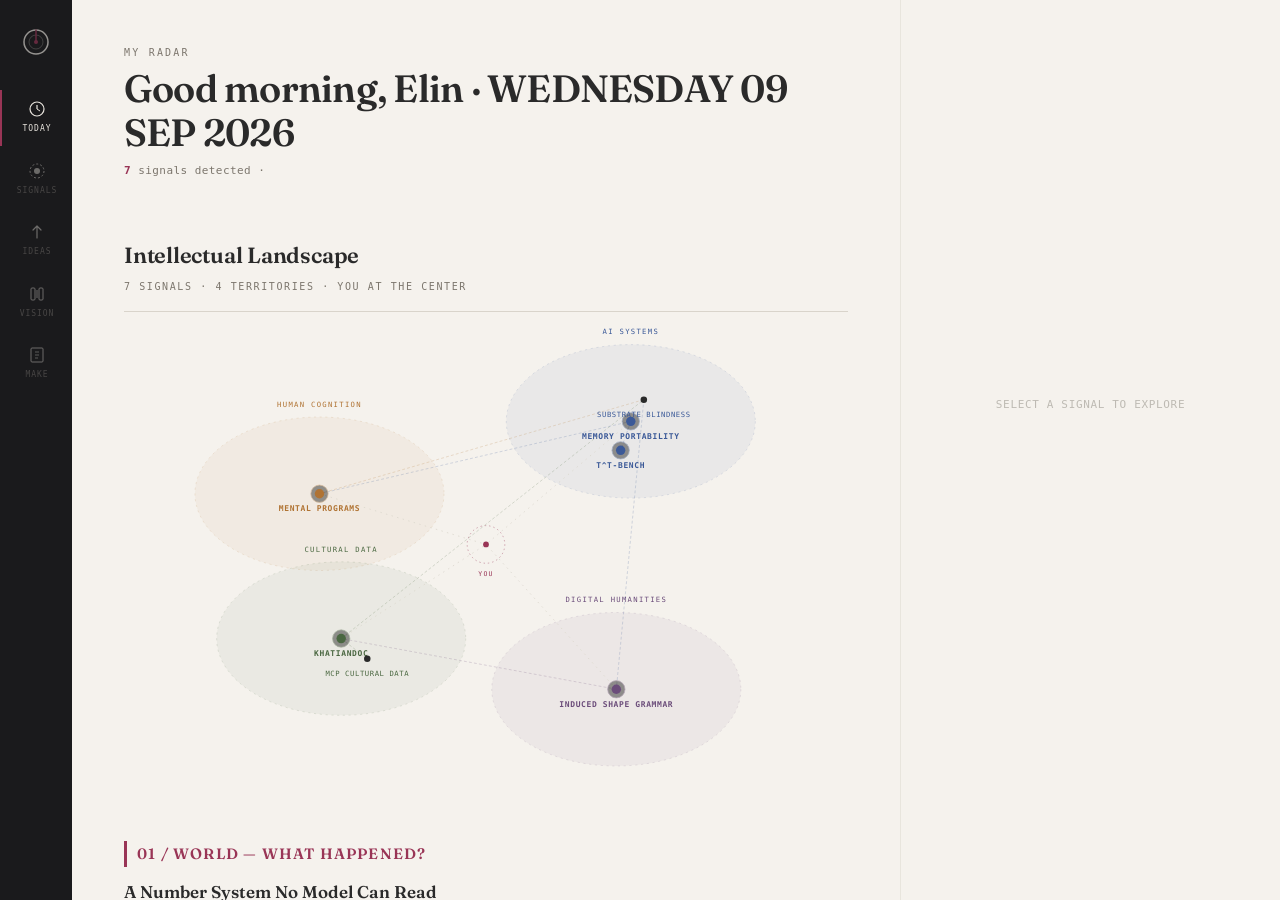
==== commit 01ec5bfa: "Daily update 2026-09-09" ====
--- a/index.html
+++ b/index.html
@@ -733,255 +733,322 @@
   var feedCache = null;
 var feed = {
   "$schema": "radar-daily-feed-v2",
-  "date": "2026-09-08",
+  "date": "2026-09-09",
   "territories": [
-    { "name": "AI SYSTEMS", "x": 726, "y": 168 },
-    { "name": "HUMAN COGNITION", "x": 258, "y": 208 },
-    { "name": "CULTURAL DATA", "x": 292, "y": 438 },
-    { "name": "DIGITAL HUMANITIES", "x": 704, "y": 476 }
+    { "name": "AI SYSTEMS", "x": 700, "y": 140 },
+    { "name": "HUMAN COGNITION", "x": 270, "y": 240 },
+    { "name": "CULTURAL DATA", "x": 300, "y": 440 },
+    { "name": "DIGITAL HUMANITIES", "x": 680, "y": 510 }
   ],
   "signals": [
     {
       "id": "s1",
-      "headline": "AI Tutors Finally Have Someone to Practise On",
-      "one_liner": "Microsoft and UIUC train one simulator per student, scored on two axes separately: does it still sound like them, and can it actually be taught",
+      "headline": "A Number System No Model Can Read",
+      "one_liner": "Bangladeshi land titles record area in a base-16 positional fraction with its own Unicode glyphs; six multimodal LLMs return zero correct answers on 39% of question categories, and on arithmetic every model that emits a number loses to a constant-mean guess",
       "signal_type": "NOW",
-      "chain": "HUMAN COGNITION → AI SYSTEMS",
-      "why_you": "Your coaching layer can generate advice. It cannot yet tell whether the advice changed anything. This paper names that missing piece and builds a stand-in for it.",
-      "title": "StudentSim: Training LLM-based Student Simulators",
-      "source": "arXiv",
-      "url": "https://arxiv.org/abs/2609.01591",
-      "date": "2026-09-01",
-      "summary": "AI tutors need student feedback to improve, but real student feedback is slow, expensive and sparse — in the L2 writing corpus the median learner produced only 3 essays, and over two-thirds produced 5 or fewer. StudentSim trains a per-student simulator in two stages: first pooled across many students to learn domain-level shared patterns, then specialised on one student's own records. It evaluates on two separate axes rather than one: behavioral fidelity (does it reproduce what this student would actually do unaided) and guidance responsiveness (after reading the tutor's guidance, does it move toward the target). Across chess, L2 English writing and mathematics with 60 real students, it beats GPT-5.4, GPT-4o and the state-tracking model Maia2 on both axes. Crucially, when the frozen simulator is used as the reward source for RL on a tutor policy, expert blind rating puts the resulting tutor first on accuracy (90.5% vs 75.7% without RL), guidance quality and personalisation.",
-      "why_it_matters": "It separates two things that are usually collapsed into one number: sounding like the person, and being movable by instruction. High fidelity with low responsiveness just replays errors; high responsiveness with low fidelity is obedient but starts from the wrong place. Only the corner matters.",
-      "why_you_should_care": "This is the exact evaluation problem your Academic Coach has. You already require Evidence ID, reasoning and confidence on every suggestion — but you have no test for whether the suggestion worked. Behavioral fidelity and guidance responsiveness are two metrics you could actually implement against your own conversation store.",
-      "radar_score": 0.91,
-      "domains": ["HUMAN COGNITION", "AI SYSTEMS"],
+      "chain": "CULTURAL DATA → AI SYSTEMS",
+      "why_you": "You are about to spend three years reading benchmark scores. This is the paper to keep beside them: it shows a capability can be entirely absent while the average still looks reassuringly non-zero.",
+      "title": "KhatianDoc: A Human-Verified Benchmark Diagnosing Multimodal LLM Failure on Bengali Legal Land Records",
+      "source": "arXiv (cs.CL)",
+      "url": "https://arxiv.org/abs/2609.03597",
+      "date": "2026-09-03",
+      "summary": "Land ownership in Bangladesh is recorded in RS Khatians, whose area fields use Ana-Ganda-Kora-Kranti-Til, a base-16 positional fraction system with dedicated Unicode glyphs, no mainstream font, and no coverage in any OCR pipeline or tokenizer. The authors built a four-task benchmark from 107 real records from the Munshiganj land office: symbol recognition, base-16-to-decimal conversion, structured field extraction, and legal question answering over 1,634 QA pairs. Ground truth was transcribed by hand and verified to full agreement by a land-law practitioner, then anonymised through positional tokens that preserve the referential distinctions multi-hop questions depend on. Six multimodal LLMs from 8B to 72B+ were evaluated under a fixed zero-shot protocol. Five QA categories, 39.3% of the stratified set, returned zero correct answers from every model. On the arithmetic task, every model that emitted a number scored below a constant-mean baseline, with exact- and near-match scores coinciding: decorrelation, not approximation. The authors also audit their own metrics, correcting a refusal-scoring bug and flagging one inflated metadata figure as an upper bound.",
+      "why_it_matters": "The paper is explicit that this is not a performance gap but the absence of a capability. That distinction is normally invisible, because a benchmark reports one number averaged across categories where the model has some competence and categories where it has none. The constant-mean baseline is the instrument that makes the difference legible: if predicting the average beats your model, the model is not doing the task weakly, it is not doing it at all.",
+      "why_you_should_care": "Two habits fall out and both are cheap. First, never read a benchmark average without asking what the floor is: a constant, a majority class, a random draw. Second, notice where this failure lives. Not in the model's reasoning but in the tokenizer and the font pipeline. The record was machine-readable in principle and unreachable in practice because nobody built the glyphs. That is a cultural-data problem wearing an AI costume, and it is exactly the kind your intersection is supposed to be good at noticing.",
+      "radar_score": 0.87,
+      "domains": ["CULTURAL DATA", "AI SYSTEMS"],
       "connections": [
-        { "to_signal": "s5", "type": "complementary" },
-        { "to_signal": "s3", "type": "ecosystem" }
+        { "to_signal": "s7", "type": "complementary" },
+        { "to_signal": "s4", "type": "contrast" }
       ],
-      "suggested_action": "Write down what your coach's 'helpful' means today. If you can't express it as two separate numbers — one for 'is this right about me' and one for 'did I change after reading it' — you've found the gap this paper is about.",
-      "landscape": { "domain": "HUMAN COGNITION", "short": "StudentSim", "x": 270, "y": 240, "strength": "strong" }
+      "suggested_action": "Take one task you currently trust a model with — translating a Chinese source, pulling a table out of a PDF, summarising a paper you haven't read — and write the dumbest possible baseline for it. Constant, majority label, first row. Run both twenty times on cases you can verify yourself. If the baseline wins, you have not found a weak model; you have found a missing capability, and those need different fixes.",
+      "landscape": {
+        "domain": "CULTURAL DATA",
+        "short": "KhatianDoc",
+        "x": 300,
+        "y": 440,
+        "strength": "strong"
+      }
     },
     {
       "id": "s2",
-      "headline": "Artists Fine-Tuned the Model. Then Compared It to the Big One.",
-      "one_liner": "Nine workshops, 200+ practitioners, artist-led LoRA training — participants used their own model's output as a mirror to see what commercial generative AI had smoothed away",
+      "headline": "An Agent Can Keep Its Memory and Still Forget",
+      "one_liner": "Hold the memory store fixed and swap the model: fixed-schema knowledge graphs shift by 0.0004, model-written notes swing +9.91 or −13.28 points, and repair without the raw source fails in all 48 cases",
       "signal_type": "NOW",
-      "chain": "CULTURAL DATA",
-      "why_you": "This is the rare cultural-AI paper where the communities being represented hold the tools, not just the dataset. And the method is a mirror: you can only see what a model omitted after you've trained one that includes it.",
-      "title": "Beyond Bias: Participatory and Reflective Approaches to Cultural AI",
-      "source": "arXiv (cs.HC)",
-      "url": "https://arxiv.org/abs/2609.05102",
+      "chain": "AI SYSTEMS → HUMAN COGNITION",
+      "why_you": "Phase 9 of your coach is, in this paper's vocabulary, a compressed-notes store with a schema bolted on. The paper tells you which half survives your next model upgrade and which half doesn't — before you finish building it.",
+      "title": "Does Your Agent's Memory Survive a Model Upgrade? A Controlled Study of Memory Portability",
+      "source": "arXiv (cs.AI)",
+      "url": "https://arxiv.org/abs/2609.05339",
       "date": "2026-09-04",
-      "summary": "A collaboration with Goethe-Institut India presenting a participatory approach to cultural AI built from four practices: collaborative dataset creation, reflective AI tooling, artist-led model fine-tuning, and co-authored governance. Across 9 workshops with over 200 participants, artists and cultural practitioners worked with generative systems through experimentation, iteration and collaborative LoRA training, then used their own AI-generated outputs and visualisations as reflective interfaces for examining symbolism, memory, authorship and cultural context. Comparing off-the-shelf generative output against participant fine-tuned output let participants identify, concretely, the cultural detail that big-tech systems were missing. The contribution is a framework for cultural AI grounded in cultural integrity and reflective practice rather than bias mitigation alone.",
-      "why_it_matters": "It reframes the problem from 'debias the model' to 'give the community the ability to build and inspect their own' — a shift from correction to authorship. The reflective interface is the clever part: the artefact is the evidence.",
-      "why_you_should_care": "You came out of an art-track background into data science, and you work in clay. This is that exact vantage point described as a research method: the practitioner's eye as a diagnostic instrument for what a model fails to represent.",
-      "radar_score": 0.86,
-      "domains": ["CULTURAL DATA"],
+      "summary": "The authors take 48 synthetic agent histories with randomised answer codes and preserve the same history in four formats: verbatim long-context reading, chunked retrieval-augmented generation, model-compressed natural-language notes, and a fixed-schema knowledge graph. They then swap the writer or reader model and measure what survives. Fixed-schema graphs transfer almost perfectly, with accuracy changing by +0.0004 ± 0.0020 after a writer swap. Compressed notes are strongly model-coupled, shifting asymmetrically by +9.91 or −13.28 percentage points depending on migration direction, so A→B tells you nothing about B→A. In RAG, a 50/50 mixed embedding index recovers only 4.96 points of the 11.90-point gain available from full re-embedding — mixing vector spaces is close to worst-of-both. Diagnostic decomposition attributes 80% of the notes deficit to information lost during initial compression, and 81% of the RAG deficit to retrieval failure: the two formats break in different places. Finally, store-only repair of compressed notes fails to reach a 90% recovery target in all 48 cases, while retaining the raw source history enables recovery in 34 of 48 for one tested direction.",
+      "why_it_matters": "It reframes agent memory from a feature into a lifecycle object with a migration cost. The failure is silent — no error, no crash, the store still returns results, accuracy simply drops — which makes it the kind of bug that survives a demo and dies after deployment. It also reframes compression: summarising is not free storage, it is lossy encoding whose cost is deferred to whoever upgrades the model next.",
+      "why_you_should_care": "Your Phase 9 spec already insists on Evidence ID, reasoning and confidence on every suggestion, and on a rule-engine fallback. This paper is the argument for a fourth requirement you have not written down: keep the raw turn history even after the structured summary exists. The summary is what gets read; the raw history is what lets you rebuild when the model changes. Store-only repair failing 48 times out of 48 is the entire case in one number.",
+      "radar_score": 0.85,
+      "domains": ["AI SYSTEMS", "HUMAN COGNITION"],
       "connections": [
-        { "to_signal": "s4", "type": "complementary" },
-        { "to_signal": "s6", "type": "ecosystem" }
+        { "to_signal": "s3", "type": "ecosystem" },
+        { "to_signal": "s5", "type": "contrast" }
       ],
-      "suggested_action": "Take the one visual tradition you know best. Write down three things a commercial image model consistently gets wrong about it. That list is a dataset annotation schema — and probably the beginning of a project.",
-      "landscape": { "domain": "CULTURAL DATA", "short": "Beyond Bias", "x": 300, "y": 440, "strength": "strong" }
+      "suggested_action": "Open your Phase 9 spec and add one line under persistence: raw conversation history is append-only and is never deleted by a compression step, even when the structured record is complete. Then mark which of your coach's fields are fixed-schema and which are free text. The paper says only the first kind is portable.",
+      "landscape": {
+        "domain": "AI SYSTEMS",
+        "short": "Memory portability",
+        "x": 700,
+        "y": 140,
+        "strength": "strong"
+      }
     },
     {
       "id": "s3",
-      "headline": "The Archive Question Nobody Checks First",
-      "one_liner": "1,800 human-verified document tasks, 1,600 of them deliberately unanswerable — and 15 leading multimodal models mostly answered anyway",
+      "headline": "Agents Building Agents: 23.9% Against an Expert's 82.2%",
+      "one_liner": "Hand a coding agent the records, a client with requirements and a production API, and ask it to deliver a working service agent — the strongest configuration passes under a quarter of held-out user simulations, and the failure is one any junior consultant would recognise",
       "signal_type": "NOW",
-      "chain": "DIGITAL HUMANITIES → AI SYSTEMS",
-      "why_you": "If you ever point a vision model at a scanned archive — and that is the most likely shape of your first real DH project — this is the failure mode you will hit before any other.",
-      "title": "Beyond Blind Compliance: Benchmarking Task Verification in OCR Reasoning",
-      "source": "arXiv (cs.CV)",
-      "url": "https://arxiv.org/abs/2609.00232",
-      "date": "2026-09-02",
-      "summary": "Existing OCR and document-reasoning benchmarks quietly assume every task is valid and answerable. In real archives that assumption fails constantly: the question rests on illegible text, occluded evidence, a visual target that isn't there, a premise that contradicts the image, or a missing variable. The paper formalises this as OCR-grounded task verification — a model should decide whether the image premise, textual premise and question jointly define an executable task before answering. VeriOCRBench contains 1,800 human-verified samples drawn from 8 OCR datasets across 8 image domains: 1,600 trap-injected invalid tasks across 8 trap types and four verification dimensions (visual, contextual, factual, logical), plus 200 trap-free controls to measure over-refusal. Evaluating 15 leading MLLMs finds persistent blind compliance, weak root-cause diagnosis, and prompt-induced over-refusal. Code is released on GitHub.",
-      "why_it_matters": "It names a failure that benchmark design had structurally hidden: a model can be excellent at reading and terrible at noticing that the question can't be answered from what it read. Those are different capabilities, and only the first one is currently being scored.",
-      "why_you_should_care": "Archives are exactly the environment where invalid questions are the norm — damaged folios, missing pages, a catalogue entry that disagrees with the object. A transcription pipeline that never says 'this cannot be read' is worse than useless; it launders guesses into the record.",
-      "radar_score": 0.84,
-      "domains": ["DIGITAL HUMANITIES", "AI SYSTEMS"],
+      "chain": "HUMAN COGNITION → AI SYSTEMS",
+      "why_you": "The three failure modes the paper names — shallow queries instead of reading the records, almost no communication with the client, shipping the first design that runs — are the same three you would be tempted by. It is a mirror held up to how you build, not only to what models can do.",
+      "title": "τ^τ-Bench: An Environment for End-To-End, Realistic Agent Construction",
+      "source": "arXiv (cs.AI)",
+      "url": "https://arxiv.org/abs/2609.04611",
+      "date": "2026-09-04",
+      "summary": "Rather than scoring an agent on a fixed task, this benchmark makes building the agent the task. A developer agent receives what a real client engagement provides: the records a business actually keeps, a client holding requirements, a production API that operations must run through, a codebase to inherit, and limits on serving cost and model choice. From that it must deliver a complete customer-service agent, scored by deploying that agent against held-out simulated users. Across 53 tasks spanning four domains, the strongest configuration, Claude Opus 5 under Claude Code, passes 23.9% of evaluation simulations, against an expert-authored reference ceiling of 82.2%. The authors characterise the failures as ones human agent developers also see: models issue shallow queries in place of deep comprehension of the records, communicate almost nothing to the client, and experiment too little with agent architecture and serving spend, shipping the first design that runs.",
+      "why_it_matters": "Most agent benchmarks measure whether a model can complete a task inside a harness someone else built. This one measures whether it can do the engagement, which is where the difficulty actually lives once models are strong. The 58-point gap between the best system and an expert is a rarer and more honest number than another leaderboard delta.",
+      "why_you_should_care": "You are building a system in which an LLM sits behind a structured interface and is asked to produce advice for one specific person. That is an engagement, not a task. The diagnosis transfers almost word for word: do not query your context store shallowly, do not assume you know what the user wanted without asking, and do not ship the first prompt that returns valid JSON.",
+      "radar_score": 0.79,
+      "domains": ["AI SYSTEMS", "HUMAN COGNITION"],
       "connections": [
-        { "to_signal": "s5", "type": "complementary" },
-        { "to_signal": "s1", "type": "ecosystem" }
+        { "to_signal": "s2", "type": "ecosystem" }
       ],
-      "suggested_action": "Next time a model transcribes something for you, ask it one follow-up: 'which part of the image did you actually read that from?' Then check whether that part is legible. You will be surprised how often it names a region it cannot have read.",
-      "landscape": { "domain": "DIGITAL HUMANITIES", "short": "VeriOCRBench", "x": 700, "y": 480, "strength": "normal" }
+      "suggested_action": "Take the last thing you built with an LLM in the loop and write down the three questions you never asked: what the data actually contained, what the user actually wanted, and what a second architecture would have cost. If you cannot answer all three from your own notes, you shipped the first design that ran.",
+      "landscape": {
+        "domain": "AI SYSTEMS",
+        "short": "τ^τ-Bench",
+        "x": 686,
+        "y": 180,
+        "strength": "strong"
+      }
     },
     {
       "id": "s4",
-      "headline": "The Model Knows Where Your Culture Is. Not Which Way It's Moving.",
-      "one_liner": "Two decades of World Values Survey data, 40 countries, four frontier models — accurate on the snapshot, systematically wrong on the trajectory",
-      "signal_type": "NOW",
-      "chain": "CULTURAL DATA → AI SYSTEMS",
-      "why_you": "You are living inside a second culture while studying a third. This paper is the first serious measurement of whether AI systems can hold a culture as something that moves rather than something that sits still.",
-      "title": "Accurate in space, unreliable in time: how LLMs represent national cultural change",
-      "source": "arXiv (cs.CY)",
-      "url": "https://arxiv.org/abs/2609.01902",
-      "date": "2026-09-01",
-      "summary": "Cultural alignment evaluation almost always treats culture as a single snapshot. This paper tests the missing dimension using more than two decades of World Values Survey data, comparing the real cultural trajectories of 40 countries on the Inglehart–Welzel cultural map against the trajectories produced by four state-of-the-art LLMs. Models generally place countries close to their most recent surveyed position — but that representation lags several years behind, captures only part of the observed magnitude of change, introduces movement where little occurred, and rarely reproduces reversals in a country's direction. The authors call the pattern temporal flattening, and argue snapshot accuracy gives an incomplete and flattering picture of cultural awareness, with consequences for evaluation, representational harm and governance.",
-      "why_it_matters": "It exposes a whole class of false confidence: being right about the present while being wrong about the trend. A model can pass every cultural benchmark currently in use and still be useless the moment you ask 'is this changing, and in which direction?'",
-      "why_you_should_care": "Two of your own domains collide here — cultural data and AI evaluation — and the failure has a shape you'll recognise from elsewhere: the model answers confidently because answering confidently is its default, not because the answer is supported.",
-      "radar_score": 0.88,
-      "domains": ["CULTURAL DATA", "AI SYSTEMS"],
+      "headline": "The Model Doesn't Know What Machine It's Running On",
+      "one_liner": "State a memory and time budget in the prompt and the generated code changes shape by itself — bounded blocking, float32, memory-mapped buffers; at a 96 MB contract, correct-and-within-budget goes from 0/5 to 4/5",
+      "signal_type": "LEARN",
+      "chain": "AI SYSTEMS → DIGITAL HUMANITIES",
+      "why_you": "It gives a name to something you have probably already felt: a plan that is technically right and institutionally impossible. The name is substrate blindness, and once you have it you will see it everywhere in cultural-sector work.",
+      "title": "Substrate-Aware AI Agents: Execution Context as a First-Class Input",
+      "source": "arXiv (cs.AI)",
+      "url": "https://arxiv.org/abs/2609.05232",
+      "date": "2026-09-04",
+      "summary": "The paper names a failure it calls substrate blindness: agents select actions in environments whose memory, execution-time, runtime, compute and operational constraints determine what counts as a suitable plan, yet those constraints are absent from the agent's planning state. It tests the proposition on numerical code generation, where implementation choices and their operational consequences are directly observable. Three frontier configurations generate code for a high-dimensional pairwise Euclidean-distance task either from the task alone or with a 128 MB RAM and 10.0 s wall-time contract. Contract disclosure reduced measured peak process memory in 13 of 14 executable index-aligned comparisons and reduced mean wall time in all three cohorts, making execution up to 3.1x faster. The changes were structural rather than cosmetic: bounded blocking, float32 retention, upper-triangle traversal, and in-place or memory-mapped buffers. At a tighter 96 MB contract, independently sampled contract-disclosed cohorts achieved correct-and-within-budget outcomes of 4/5, 5/5 and 3/5, against task-only outcomes of 0/5, 1/5 and 0/5.",
+      "why_it_matters": "The interesting claim is not that constraints help, which is obvious. It is that the constraint had to be stated in order to exist at all. Nothing about a distance-matrix task tells a model it will run on a laptop with 8 GB free, so it writes the version that assumes infinite memory, and that version is correct and unusable. Constraints are not limits on a plan; they are inputs to it, and withholding them is a reliable way to get the wrong answer.",
+      "why_you_should_care": "This generalises past code and it is the most transferable idea on today's radar. A museum with two servers, a course with a three-week deadline, your own MacBook on a train: each is a substrate, and a plan that ignores it is substrate-blind. You will be asked to propose computational work to people in cultural institutions. Knowing to ask what this actually has to run on, and who maintains it, before proposing anything is the difference between a plan and a proposal.",
+      "radar_score": 0.82,
+      "domains": ["AI SYSTEMS"],
       "connections": [
-        { "to_signal": "s2", "type": "complementary" },
-        { "to_signal": "s5", "type": "ecosystem" }
+        { "to_signal": "s1", "type": "contrast" },
+        { "to_signal": "s6", "type": "complementary" }
       ],
-      "suggested_action": "Look up your own country and Italy on the Inglehart–Welzel map. Note where each sits. Then ask a model where each was twenty years ago — and check the answer against the survey. That gap is the paper in one experiment.",
-      "landscape": { "domain": "CULTURAL DATA", "short": "Temporal Flattening", "x": 232, "y": 505, "strength": "strong" }
+      "suggested_action": "For one week, add one line to every prompt where you ask a model for code or a plan: the machine, the memory ceiling, the time budget, and who has to maintain the result. Compare what comes back against what you used to get. That difference is the size of your own substrate blindness.",
+      "landscape": {
+        "domain": "AI SYSTEMS",
+        "short": "Substrate blindness",
+        "x": 718,
+        "y": 110,
+        "strength": "moderate"
+      }
     },
     {
       "id": "s5",
-      "headline": "Confidence Is Not a Reason",
-      "one_liner": "A four-tier reliance certificate grading one recommendation at a time — unstable, context-dependent, locally supported, broadly supported — and it turns out to be measuring something confidence scores don't",
+      "headline": "Knowledge as Mental Programs, Not Sentences",
+      "one_liner": "A model that represents hypotheses as programs mixing natural language with source code reproduces human anchoring and garden-pathing effects that both pure LLMs and classic Bayesian models miss",
       "signal_type": "LEARN",
-      "chain": "AI SYSTEMS → HUMAN COGNITION",
-      "why_you": "This is the concept to carry this week. You already force your coach to emit a confidence number. This paper is the argument that the number is not telling you what you think it is.",
-      "title": "Epistemic Warrant for LLM Recommendations: Characterizing the Basis for Reliance When Ground Truth Is Unavailable",
-      "source": "arXiv (cs.AI)",
-      "url": "https://arxiv.org/abs/2609.04127",
-      "date": "2026-09-03",
-      "summary": "Most evaluation asks whether a model is reliable, calibrated or robust in general, or studies whether users trust it. This paper asks something narrower: what justifies relying on this particular recommendation, right now, when there is no ground truth to check it against. Borrowing epistemic warrant from epistemology, it defines a decision-level construct measuring how stable a model's preference is and over what scope that preference holds. It operationalises this as a four-tier reliance certificate for pairwise recommendations — unstable, context-dependent, locally supported, broadly supported — validated through known-groups tests that recover expert-prespecified orderings, and through systematic alignment with independent crowd-worker consensus. The key claim: warrant carries information distinct from verbalised confidence, and that difference is not explained by decision difficulty. A model can be confident and unstable at the same time.",
-      "why_it_matters": "It moves the question from 'how sure is the model' to 'how far can this answer be pushed before it breaks' — a property of the answer and its context, not a feeling the model reports about itself.",
-      "why_you_should_care": "Every coaching suggestion you generate carries a confidence field. If warrant and confidence are genuinely different measurements, your UI is showing the user the weaker of the two. The cheap version of the test — rephrase the question slightly and see whether the answer flips — is something you can run today against your own coach.",
-      "radar_score": 0.90,
-      "domains": ["AI SYSTEMS", "HUMAN COGNITION"],
+      "chain": "HUMAN COGNITION → AI SYSTEMS",
+      "why_you": "It is the rare cognitive-science paper whose claim you can test on yourself in an afternoon, and it hands you a vocabulary — hypothesis space, program-like representation, approximate Bayesian update — for something you already do when you debug.",
+      "title": "Induction and Inquiry via Probabilistic Reasoning over Language and Code",
+      "source": "arXiv (cs.CL)",
+      "url": "https://arxiv.org/abs/2609.01815",
+      "date": "2026-09-01",
+      "summary": "The authors ask how humans grow and maintain abstract knowledge from the sparse, streaming, noisy data of experience, and argue that any computational account must satisfy three desiderata: it must be data- and compute-efficient, it must capture gradations of uncertainty to support intelligent inquiry and information gathering, and it must be flexible enough to represent the endless range of concepts people can learn. Their model encodes symbolic knowledge as mental programs that combine natural language with source code, and infers those programs sequentially using LLM-guided Bayesian learning algorithms. Across a range of behavioural studies it reproduces quantitative signatures of human inductive learning and active inquiry, including anchoring, garden-pathing and related effects. Pure LLMs and classic Bayesian models either fail at the underlying task, fail to reproduce human behaviour, or succeed only at exorbitant computational cost. The reading offered is that humans hold many hypotheses spanning language-like and program-like representations, revise them to approximate Bayesian updates, and use a bottom-up neural mechanism to keep inference tractable.",
+      "why_it_matters": "The hybrid is the point. Language alone is too vague to execute; code alone is too rigid to cover what people actually think about. Putting both in one representation, letting a neural system propose updates while a probabilistic framework scores them, produces human-like behaviour from components that are not individually human-like. It is also one of the few live answers to the question of what a concept is, computationally.",
+      "why_you_should_care": "Two things. Bayesian thinking is on your curiosity list marked not-started; this is a paper where Bayes does visible work inside a model of learning rather than sitting in a textbook chapter. Second, and more useful tomorrow: when you are stuck debugging you are already running this loop. You hold several hypotheses about the bug, each a mix of a vague story and a concrete mental program, and each test updates them. Knowing that is a formal process makes it much easier to notice when you have stopped updating and started defending one hypothesis.",
+      "radar_score": 0.81,
+      "domains": ["HUMAN COGNITION", "AI SYSTEMS"],
       "connections": [
-        { "to_signal": "s1", "type": "complementary" },
-        { "to_signal": "s3", "type": "complementary" }
+        { "to_signal": "s4", "type": "complementary" }
       ],
-      "suggested_action": "Take one question your coach answers confidently. Ask it five times with small variations in phrasing. Count the flips. That count is a rough warrant tier — and if it's above zero, your confidence number is lying to you by omission.",
-      "landscape": { "domain": "AI SYSTEMS", "short": "Epistemic Warrant", "x": 700, "y": 140, "strength": "strong" }
+      "suggested_action": "Next time you are stuck on a bug for more than twenty minutes, stop and write out every hypothesis you are currently holding, one line each. If you can only write one, that is the garden path — go find a second before you test anything.",
+      "landscape": {
+        "domain": "HUMAN COGNITION",
+        "short": "Mental programs",
+        "x": 270,
+        "y": 240,
+        "strength": "strong"
+      }
     },
     {
       "id": "s6",
-      "headline": "Three Days to Tell Europe What AI Should Do With Culture",
-      "one_liner": "The Commission's call for evidence on an AI strategy for the cultural and creative sectors closes 11 September — open to anyone, in every official EU language",
-      "signal_type": "OPPORTUNITY",
-      "chain": "DIGITAL HUMANITIES → CULTURAL DATA",
-      "why_you": "You are an EU resident, a data science student, and a former art student with a stake in cultural heritage. This is a consultation that explicitly wants exactly that combination — and almost no students ever reply to these.",
-      "title": "Call for evidence: Artificial intelligence strategy for the cultural and creative sectors",
-      "source": "European Commission — Have Your Say",
-      "url": "https://ec.europa.eu/info/law/better-regulation/have-your-say/initiatives/18592-Artificial-intelligence-strategy-for-the-cultural-and-creative-sectors_en",
-      "date": "2026-07-29",
-      "summary": "The European Commission is collecting evidence for a dedicated AI strategy for the cultural and creative sectors, due in the first half of 2027, under the Culture Compass for Europe. The call asks how AI can complement rather than replace human creativity, widen access to culture and knowledge, and support a fair and competitive European creative economy. Three pillars are already set: innovation and competitiveness, fair business models and ethical use, and capacity building for the digital transition. It sits alongside a Common European data space for cultural heritage intended to make over 30 million licensed digital cultural objects available for AI training by 2030. The consultation is open to anyone — artists, creators, researchers, public authorities and members of the public — in all EU languages, and closes 11 September 2026.",
-      "why_it_matters": "Whatever gets written into this strategy will shape what European cultural institutions are allowed and funded to do with AI for the next decade — including the archives and museums you'll be asking for data.",
-      "why_you_should_care": "This is the rare policy moment where being a first-year undergraduate is not a disqualification: consultations count individual responses, and a concrete cross-cultural argument from someone actually living between two cultures is more useful than another position paper from a collecting society.",
-      "radar_score": 0.85,
+      "headline": "Reading a Temple the Way You'd Read a Sentence",
+      "one_liner": "A $225,000 NEH grant puts an architectural historian and an NLP researcher on 180,000 excavated artefacts from the Athenian Agora, asking a model to induce the shape grammar of classical buildings instead of hand-coding it",
+      "signal_type": "NOW",
+      "chain": "CULTURAL DATA → DIGITAL HUMANITIES",
+      "why_you": "It is the closest thing to a worked example of your own trajectory: an art-trained person and a technical person splitting the difference, on Mediterranean material, with a real funding line behind it and a named archive you could visit.",
+      "title": "New AI Models Could Create More Accurate Visualizations of Classical Architecture",
+      "source": "Georgia Tech Research News",
+      "url": "https://news.research.gatech.edu/2026/09/03/new-ai-models-could-create-more-accurate-visualizations-classical-architecture",
+      "date": "2026-09-03",
+      "summary": "Kartik Goyal of the School of Interactive Computing and Myrsini Mamoli, an architectural historian jointly in the School of Architecture and the School of History and Sociology, received a $225,000 National Endowment for the Humanities grant to build models that help reconstruct classical Greek structures. Mamoli works at the Ancient Agora in Athens, where more than 180,000 artefacts have been uncovered and every discovery since 1933 has a digitised record. Her earlier work computed shape grammars — rule-based recursive visual systems, one per architectural style — by hand, in order to generate 2D reconstructions. The collaboration asks whether a model can discover those rules from the data at scale and then apply them recursively to propose reconstructions. Goyal has used comparable methods to trace the printing origins of early modern English books. Both are explicit about the risk: Goyal notes that running such models blindly risks incorporating undetected bias, and Mamoli frames AI as assisting scholarly work rather than replacing it.",
+      "why_it_matters": "The substantive move is inverting who writes the grammar. A shape grammar is normally authored by a scholar, which means it carries that scholar's assumptions about which features matter. Asking a model to induce the grammar from 180,000 records makes the assumptions visible and arguable: you can inspect the rules it found and disagree with them, which you cannot do with a person's intuition.",
+      "why_you_should_care": "Three reasons this lands on you specifically. It has the same shape as the Venice problem — a city with overwhelming archival density and nowhere near enough people to read it. It is a template for the interdisciplinary pairing you keep describing, where the historian holds the question and the ML person holds the method and neither defers. And note the funder: NEH, not NSF. Digital humanities money in this area comes from humanities councils, which means the proposal has to be legible as a humanities question first. Worth knowing well before you write one.",
+      "radar_score": 0.8,
       "domains": ["DIGITAL HUMANITIES", "CULTURAL DATA"],
       "connections": [
-        { "to_signal": "s2", "type": "ecosystem" },
-        { "to_signal": "s4", "type": "ecosystem" }
+        { "to_signal": "s4", "type": "complementary" },
+        { "to_signal": "s1", "type": "contrast" }
       ],
-      "suggested_action": "Before 11 September, write 300 words from your own position: what AI should be allowed to do with digitised cultural material, and who should get to decide. Submit it, then keep the copy — in two years it's the opening paragraph of a research statement.",
-      "landscape": { "domain": "DIGITAL HUMANITIES", "short": "EU Consultation", "x": 660, "y": 545, "strength": "normal" }
+      "suggested_action": "Read the piece once for the method and once for the shape of the collaboration. Then write down, in two sentences, what the Venetian equivalent of the Agora record set is: which archive, which 180,000 items, which question nobody has the staff to ask. If you cannot name the archive, that is the actual first step.",
+      "landscape": {
+        "domain": "DIGITAL HUMANITIES",
+        "short": "Induced shape grammar",
+        "x": 680,
+        "y": 510,
+        "strength": "strong"
+      }
+    },
+    {
+      "id": "s7",
+      "headline": "A Ministry Ships Cultural Data With the Connector Attached",
+      "one_liner": "Korea's culture ministry will release five AI-ready cultural datasets — traditional music, policy QA, tourism, 3D heritage assets and patterns — and for the first time publish MCP linkage alongside them, so models connect rather than humans download",
+      "signal_type": "OPPORTUNITY",
+      "chain": "AI SYSTEMS → CULTURAL DATA",
+      "why_you": "It is a small administrative decision that quietly changes what open cultural data means, and you are building things that consume exactly this kind of interface while living in a city made of the stuff.",
+      "title": "Culture Ministry to Release Five Types of AI and High-value Public Data in the Cultural Sector for the First Time",
+      "source": "The Asia Business Daily",
+      "url": "https://www.asiae.co.kr/en/article/government-department/2026090306472251666",
+      "date": "2026-09-03",
+      "summary": "On 3 September Korea's Ministry of Culture, Sports and Tourism announced it will open five high-value cultural datasets by December as national key data: traditional Korean music audio and images with expert annotation on genre, instrument, rhythm and expressive technique, from the National Gugak Center; policy QA datasets built from domestic and international government documents, from the National Library of Sejong; multilingual nationwide tourism information and regional video content, from the Korea Tourism Organization; and 3D cultural assets, Korean attire and traditional pattern data in AI-optimised formats, from the Korea Cultural Information Service. The last of these adds expert review of cultural and historical reliability and structures relationships between resources as an ontology. Five further datasets follow in 2026 and seven in 2027. The operationally new part is the delivery: the release will ship Model Context Protocol linkage information alongside the data, the ministry's first use of MCP, explicitly intended to move the system from public data people have to find and use toward cultural data easily connected and utilised by AI.",
+      "why_it_matters": "Two details are the actual news. First, the ontology layer: relationships and semantic information between cultural resources are modelled explicitly, so a system can learn that a pattern belongs to a period and a garment to a class rather than inferring it from filenames. Second, the MCP linkage: the unit of release stops being a file and becomes an addressable tool. That is a different theory of what open means for cultural data, and if it works it will be copied.",
+      "why_you_should_care": "You already live inside MCP-based tooling and you are about to spend several years in a city whose entire economy is cultural data. Watching a national ministry decide that the correct release format is a connector rather than a ZIP file is the early signal for how European institutions will do it — the Commission's common European data space for cultural heritage is aiming at tens of millions of licensed digital objects available for AI training by 2030. Whoever builds the interface layer for that, in either language, is doing work you would want to be able to do.",
+      "radar_score": 0.74,
+      "domains": ["CULTURAL DATA", "AI SYSTEMS"],
+      "connections": [
+        { "to_signal": "s1", "type": "complementary" }
+      ],
+      "suggested_action": "Don't write about this, wire something. Find the smallest cultural dataset you can with a public API and expose three tools over MCP: search by period, fetch one record, list related records. Twenty minutes of plumbing, and you will have felt the difference between data you download and data you query.",
+      "landscape": {
+        "domain": "CULTURAL DATA",
+        "short": "MCP cultural data",
+        "x": 336,
+        "y": 468,
+        "strength": "moderate"
+      }
     }
   ],
   "pattern": {
     "label": "PATTERN EMERGING",
-    "statement": "Today's signals are not about accuracy. They are about the fact that a model's default setting is to answer. A document benchmark finds that fifteen leading multimodal systems will confidently read an archive image and answer a question the image cannot support. A cultural-values study finds four frontier models placing countries correctly on the map while being quietly wrong about the direction each is travelling. A tutoring paper has to invent a simulated student because nothing in the loop can otherwise tell whether the advice landed. An epistemology paper has to invent a warrant certificate because a model's stated confidence turns out to be independent of whether the answer survives a small change in phrasing. And the artists in the Goethe-Institut workshops only discovered what commercial systems were missing after they trained a model of their own to compare against. Four fields, one finding: the failure is not that models are wrong, it's that they are compliant. Which means the fix is not better answers — it's building the test the answer has to survive.",
-    "contributing": ["s1", "s2", "s3", "s4", "s5"]
+    "statement": "Today's signals keep arriving at the same shape from different directions: the thing that looks like the system working is not the thing that is working. A land-record benchmark finds six multimodal models returning zero correct answers across nearly forty per cent of question categories, and the only instrument that reveals it is a baseline too stupid to be wrong — guess the average. A memory study finds an agent can keep its entire store and lose thirteen points of accuracy with no error raised, because the loss happened invisibly during compression. A construction benchmark finds the best system passing a quarter of what an expert passes, failing not at the task but at the engagement: too shallow with the records, too quiet with the client, too quick to ship. A code-generation paper finds that simply telling the model how much memory it has makes it write a different program, which means the constraint was always there and had simply been left out of the planning state. Four fields, one structure: performance is being produced by something other than capability. Which means the useful question is never how good is it, but what is it standing on, and what happens when that moves.",
+    "contributing": ["s1", "s2", "s3", "s4", "s7"]
   },
   "open_question": {
     "label": "A QUESTION WORTH CARRYING",
-    "text": "If a system's instinct is always to answer, then what should it cost it to answer — and who gets to set that price: the model, the engineer, or the person who has to live with being wrong?"
+    "text": "If a model's score can stay high while the capability underneath is absent, then what exactly are you measuring when you compare two systems — and how long do you want to keep calling that evaluation?"
   },
   "editorial": {
     "world": [
       {
-        "headline": "AI Tutors Have Someone to Practise On",
-        "sub": "StudentSim trains one simulator per student, scored on fidelity and teachability separately — and as an RL reward source it lifts tutor accuracy from 75.7% to 90.5%",
-        "why": "It splits 'sounds like you' from 'can be moved by instruction' — two numbers, and only the corner where both are high is useful",
-        "source_url": "https://arxiv.org/abs/2609.01591",
-        "source_name": "arXiv (Microsoft Research & UIUC)"
+        "headline": "A Number System No Model Can Read",
+        "sub": "KhatianDoc builds 1,634 human-verified questions over real Bangladeshi land titles: six multimodal LLMs score zero on 39.3% of categories, and on arithmetic every model that answers loses to guessing the average",
+        "why": "It separates a weak capability from an absent one, and shows the only instrument that can tell them apart is a baseline nobody would bother to submit",
+        "source_url": "https://arxiv.org/abs/2609.03597",
+        "source_name": "arXiv (cs.CL)"
       },
       {
-        "headline": "Right About Today, Wrong About the Direction",
-        "sub": "Twenty years of World Values Survey data across 40 countries: four frontier models place cultures accurately but lag years behind and miss every reversal",
-        "why": "It names a failure that passes every existing cultural benchmark — being correct on the snapshot while being wrong on the trend",
-        "source_url": "https://arxiv.org/abs/2609.01902",
-        "source_name": "arXiv (cs.CY)"
+        "headline": "An Agent Can Keep Its Memory and Still Forget",
+        "sub": "Across 48 histories and four storage formats, fixed-schema graphs shift by 0.0004 after a model swap while compressed notes swing up to 13 points — and repair without the raw source fails every single time",
+        "why": "It makes compression a deferred cost rather than free storage, and it names the exact line your own coach's persistence layer needs",
+        "source_url": "https://arxiv.org/abs/2609.05339",
+        "source_name": "arXiv (cs.AI)"
       },
       {
-        "headline": "Europe Is Asking What AI May Do With Culture",
-        "sub": "The Commission's call for evidence closes 11 September — open to any individual, in every EU language, feeding a strategy due in 2027",
-        "why": "Whatever lands in that strategy governs what European archives and museums can do with AI for a decade — including the ones you'll want data from",
-        "source_url": "https://ec.europa.eu/info/law/better-regulation/have-your-say/initiatives/18592-Artificial-intelligence-strategy-for-the-cultural-and-creative-sectors_en",
-        "source_name": "European Commission — Have Your Say"
+        "headline": "Reading a Temple Like a Sentence",
+        "sub": "A $225,000 NEH grant has an architectural historian and an NLP researcher inducing the shape grammar of classical buildings from 180,000 excavated Agora records, instead of hand-authoring the rules",
+        "why": "Inverting who writes the grammar turns a scholar's invisible assumptions into something you can inspect and argue with",
+        "source_url": "https://news.research.gatech.edu/2026/09/03/new-ai-models-could-create-more-accurate-visualizations-classical-architecture",
+        "source_name": "Georgia Tech Research News"
       }
     ],
     "think": [
       {
-        "concept": "Temporal Flattening",
-        "question": "Can a system be right about where a culture is and still wrong about where it's going?",
-        "explain": "Yes, and systematically. Measured against two decades of survey data, models place countries near their latest recorded position but lag several years, understate the size of real change, invent movement where there was none, and almost never reproduce a reversal in direction. Snapshot accuracy and trajectory accuracy are different capabilities, and only the first is currently evaluated.",
-        "why": "It generalises well beyond culture: anywhere a model reports a state but not a rate, you are being handed a photograph and reading it as a film.",
-        "source_url": "https://arxiv.org/abs/2609.01902"
+        "concept": "Substrate Blindness",
+        "question": "Can a plan be correct and still be impossible?",
+        "explain": "Yes, routinely. An agent asked to compute a large distance matrix with no memory or time budget writes the version that assumes infinite memory: correct, and it will not run. Disclosing a 128 MB and 10 second contract changed the generated code structurally — bounded blocking, float32, memory-mapped buffers — and moved correct-and-within-budget from 0/5 to 4/5 at a tighter 96 MB. The constraint was never a limit on the plan; it was an input to it.",
+        "why": "It generalises past code. A museum with two servers, a three-week deadline, a laptop on a train: every one is a substrate, and a proposal that ignores the substrate is a proposal that will not survive contact with it.",
+        "source_url": "https://arxiv.org/abs/2609.05232"
       },
       {
-        "concept": "Fidelity vs. Responsiveness",
-        "question": "What's the difference between a model that sounds like you and one that can be taught?",
-        "explain": "Behavioral fidelity measures whether a simulator reproduces what you'd do unaided — including your specific mistakes. Guidance responsiveness measures whether, after reading an explanation, it moves toward the target. High fidelity with low responsiveness replays your errors forever; high responsiveness with low fidelity is obedient but starts from the wrong person. They are separate axes and can't be traded against each other.",
-        "why": "It's the cleanest available test for any personalisation claim, including your own coach's: does it know you, and can it change you? Two questions, never one.",
-        "source_url": "https://arxiv.org/abs/2609.01591"
+        "concept": "The Stupid Baseline",
+        "question": "How do you tell a weak capability from an absent one?",
+        "explain": "You run a control that cannot be right for the right reasons: always predict the mean, always predict the most frequent label, always return the first row. In KhatianDoc's arithmetic task, every model that emitted a number scored below the constant-mean baseline, and exact- and near-match scores coincided — the outputs were decorrelated from the answer, not approximately correct. That coincidence is the signature of absence rather than weakness.",
+        "why": "Because averages hide it. A benchmark reports one number across categories where the model has some competence and categories where it has none, and the zero categories are invisible in the total. A baseline you would be embarrassed to submit is the cheapest instrument that makes them visible.",
+        "source_url": "https://arxiv.org/abs/2609.03597"
       }
     ],
     "look": {
-      "subject": "The Map That Made Culture Measurable",
+      "subject": "Ninety Years of Dirt, Digitised",
       "look_for": [
-        "Two axes only — survival versus self-expression, traditional versus secular-rational — and forty countries reduced to positions on them",
-        "How tightly the countries cluster by region, and what that clustering makes invisible about the spread inside any one country",
-        "Where the arrows would go: this is a static plot of a moving thing, and the paper's whole argument is that the arrows are missing"
+        "That the excavation has run continuously since 1933 — this is a dataset accumulated by an institution, not by a project, which is precisely why it is dense enough to induce rules from",
+        "How little survives vertically: foundations and column drums. Every reconstruction anyone argues about is built on this much physical evidence",
+        "What the photograph leaves out — 180,000 catalogued artefacts exist somewhere off-frame, and that catalogue, not the ruins, is what the models actually read"
       ],
-      "visit_url": "https://en.wikipedia.org/wiki/Inglehart%E2%80%93Welzel_cultural_map_of_the_world",
-      "visit_name": "Inglehart–Welzel cultural map of the world",
-      "image_url": "https://thumb.wikimedia.org/wikipedia/commons/thumb/6/6a/Inglehart_Values_Map.svg/960px-Inglehart_Values_Map.svg.png"
+      "visit_url": "https://en.wikipedia.org/wiki/Ancient_Agora_of_Athens",
+      "visit_name": "Ancient Agora of Athens",
+      "image_url": "https://upload.wikimedia.org/wikipedia/commons/thumb/b/b8/Agora_-_Ath%C3%A8nes_%28GRA1%29_-_2022-03-26_-_97.jpg/960px-Agora_-_Ath%C3%A8nes_%28GRA1%29_-_2022-03-26_-_97.jpg"
     },
     "discover": {
-      "name": "Lev Manovich",
+      "name": "Melanie Mitchell",
       "roles": [
-        "Distinguished Professor, CUNY Graduate Center",
-        "Founder and director, Cultural Analytics Lab"
+        "Professor, Santa Fe Institute",
+        "Author, Artificial Intelligence: A Guide for Thinking Humans"
       ],
-      "desc": "An artist, author and theorist of digital culture who helped establish four fields in sequence: new media studies, software studies, cultural analytics, and AI aesthetics. His central move was to insist that culture at scale — a million manga pages, a city's worth of photographs, a century of film frames — is a dataset you can actually look at, and that looking at it tells you things close reading cannot. His current work is on generative media, AI culture and digital art.",
-      "why": "He is the person who made today's cultural-values paper possible in principle. Putting forty countries on two axes and arguing that they should be represented as trajectories rather than points is the direct descendant of the tradition he started. He's also a working answer to a question you carry: it is possible to move from art into computation without surrendering either one.",
-      "tags": ["Cultural Analytics", "AI Aesthetics", "Digital Culture", "Data-Driven Humanities"],
-      "link_url": "https://en.wikipedia.org/wiki/Lev_Manovich",
-      "portrait_url": "https://thumb.wikimedia.org/wikipedia/commons/thumb/9/93/Lev_Manovich_%E2%80%94_How_to_analyze_culture_using_social_networks.jpg/500px-Lev_Manovich_%E2%80%94_How_to_analyze_culture_using_social_networks.jpg"
+      "desc": "A computer scientist who took her PhD under Douglas Hofstadter and John Holland, and whose career has run through genetic algorithms, cellular automata, complex systems and analogical reasoning. For the past several years she has been doing something less fashionable than building models: insisting on the difference between a system that performs a task and a system that understands one. Her current work is on abstraction and analogy as the unsolved core of machine intelligence, and on how easily benchmark numbers conceal the absence of the thing they appear to measure.",
+      "why": "She has been making today's argument longer than anyone. KhatianDoc's distinction between a performance gap and the absence of a capability is, in her vocabulary, the difference between pattern matching and abstraction — and she has argued for years that the field keeps mistaking one for the other because the benchmarks reward it. She is also a working model of a career built precisely at the seam between cognitive science and AI, which is the seam you are trying to stand on.",
+      "tags": [
+        "Abstraction",
+        "Analogy",
+        "Complex Systems",
+        "AI Evaluation"
+      ],
+      "link_url": "https://en.wikipedia.org/wiki/Melanie_Mitchell",
+      "portrait_url": "https://upload.wikimedia.org/wikipedia/commons/thumb/5/5b/SD_2025_-_Melanie_Mitchell_01_%28cropped%29.jpg/500px-SD_2025_-_Melanie_Mitchell_01_%28cropped%29.jpg"
     },
     "explore": {
-      "question": "If the European Commission asked you — not your university, you — what AI should be allowed to do with culture, what would you actually say?",
-      "start_url": "https://ec.europa.eu/info/law/better-regulation/have-your-say/initiatives/18592-Artificial-intelligence-strategy-for-the-cultural-and-creative-sectors_en",
-      "start_name": "Have Your Say — AI strategy for cultural and creative sectors",
+      "question": "What is the dumbest possible baseline for the thing you most trust a model to do — and have you ever actually run it?",
+      "start_url": "https://arxiv.org/abs/2609.03597",
+      "start_name": "KhatianDoc — the benchmark that used a constant-mean guess as a control",
       "trail": [
         {
-          "title": "Read the three pillars before you write anything",
-          "hint": "Innovation, fair business models and ethical use, capacity building. Your answer lands harder if it's addressed to a pillar rather than floating free."
+          "title": "Pick one task you would defend a model on",
+          "hint": "Translation, table extraction, summarising a paper you have not read. One task, not a benchmark suite — you need to be able to check the answers yourself."
         },
         {
-          "title": "Pick the one thing only you can testify to",
-          "hint": "Not copyright theory — everyone is writing that. You are a Chinese art-track student in Venice using AI daily. What breaks, concretely, when a model meets your material?"
+          "title": "Write the baseline you would be embarrassed to submit",
+          "hint": "Always predict the mean. Always predict the most frequent label. Always return the first row. Ten lines, no intelligence in them at all."
         },
         {
-          "title": "Write 300 words, in English, plain and specific",
-          "hint": "One observation, one claim, one recommendation. Consultation responses are read for evidence, not for eloquence."
+          "title": "Run both on twenty cases you can verify",
+          "hint": "Score per category, never overall. The average is exactly where absence hides, and a single number will tell you nothing."
         },
         {
-          "title": "Submit before 11 September and keep your own copy",
-          "hint": "The deadline is real and it's three days out. The copy is the part that compounds — it's the seed of a research statement later."
+          "title": "Find the category where the baseline wins",
+          "hint": "In KhatianDoc there were five. When you find yours, you have located a missing capability — and no amount of better prompting will fix a missing capability."
         }
       ],
-      "why": "This is the cheapest possible way to find out whether you have a position. Most people discover they don't only when asked to write it down — and the European Commission is asking, in your name, in your city, this week."
+      "why": "It takes an afternoon and permanently changes how you read an evaluation number. Most people never run the baseline because the result might be unwelcome; the ones who do stop being impressed by averages."
     },
     "make": {
-      "tool": "A Stability Probe in 25 Lines",
-      "does": "A tiny Python function that takes one question, sends it five times with small variations in phrasing, and counts how many times the substantive answer changes. It returns a rough warrant tier: zero flips is locally supported, one or two is context-dependent, three or more means the model never had an answer, it had a mood.",
-      "why": "You're building a coaching layer that attaches a confidence number to every suggestion. Writing the cheap version of epistemic warrant yourself is the fastest way to feel the difference between a model being sure and a model being stable — and to see which one your UI is actually showing.",
-      "try": "Start with ask(question) -> answer. Then add paraphrase(question, n=5) using a fixed set of rewording templates. Then compare: normalise whitespace and lower-case, count distinct answers. Run it on one question you believe the answer to, then on one you don't — and notice that the confidence number barely moves between them.",
-      "link_url": "https://arxiv.org/abs/2609.04127"
+      "tool": "A Baseline You'd Be Embarrassed To Submit",
+      "does": "One Python function that takes your model's predictions and the true labels, computes three stupid baselines — constant mean, most frequent label, first row — and prints a per-category table showing which ones your model actually beats and by how much.",
+      "why": "Everything on today's radar comes back to the same missing instrument. KhatianDoc only discovered that five categories had zero capability because someone thought to include a constant-mean control. You will never find your own version of that by reading averages.",
+      "try": "Start with three lines: baseline_majority(y_train), baseline_mean(y_train), and your model's y_pred. Score all three. Then split by category instead of scoring overall — that is the step that actually finds anything. Run it on whichever dataset is nearest to hand, including one you built yourself.",
+      "link_url": "https://arxiv.org/abs/2609.03597"
     }
   }
 };
